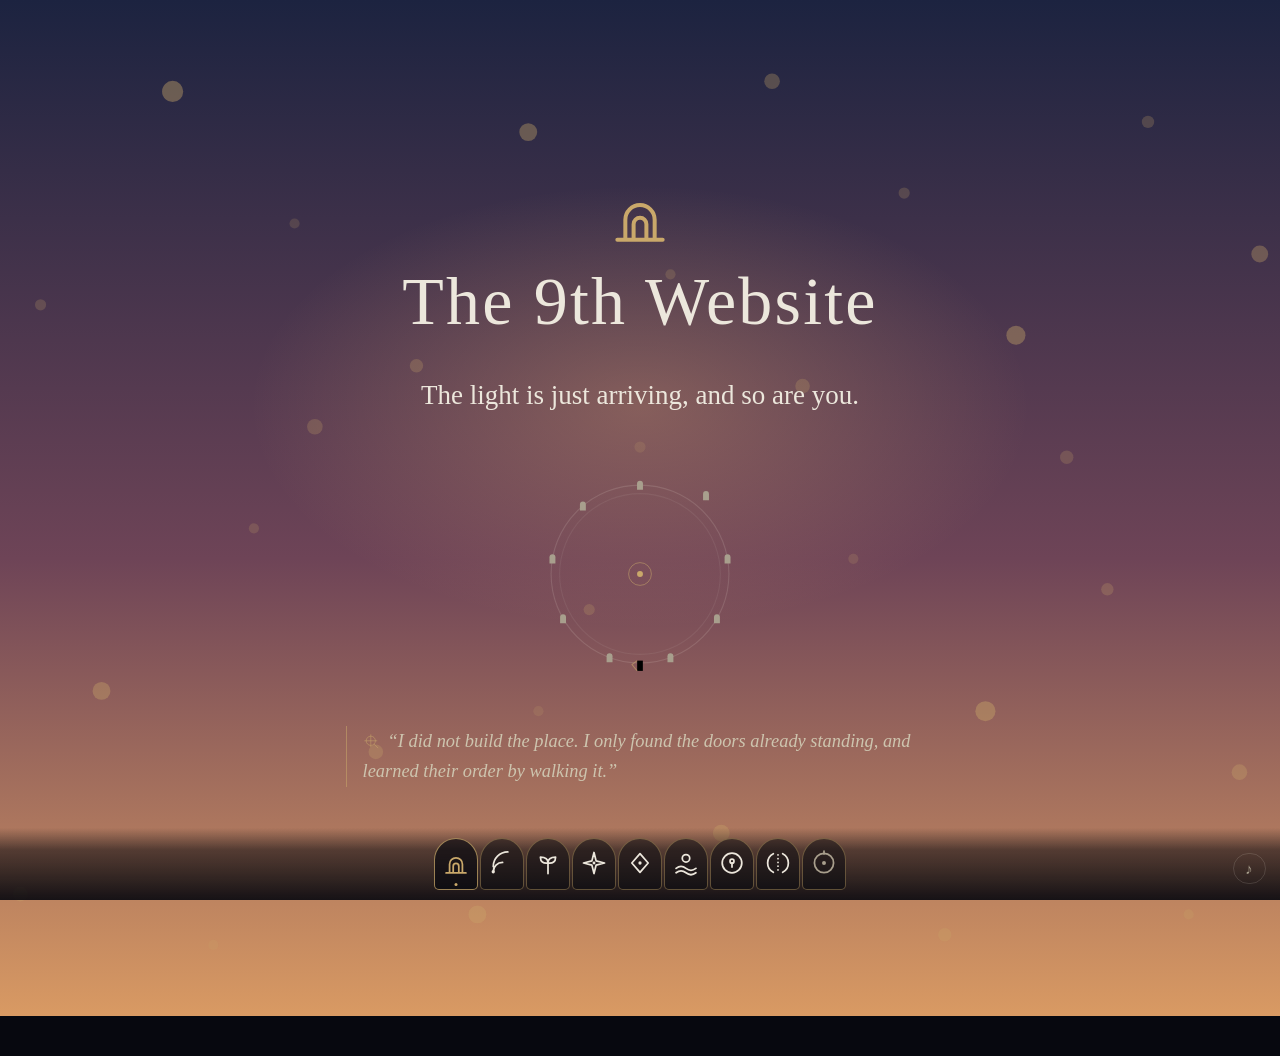
==== index.html @ 0a60b578 "R29 tap-target pass: sound toggle and 404 return reach 44px hit areas invisibly; nine ring doors nam" ====
<!DOCTYPE html>
<html lang="en">
<head>
<meta charset="utf-8">
<meta name="viewport" content="width=device-width, initial-scale=1">
<title>The 9th Website</title>
<meta name="description" content="Nine chambers in a ring.">
<meta name="theme-color" content="#07080f">
<!-- RELATIVE until deploy: absolutize og:image + twitter:image against the live domain at go-live (see GO_LIVE.md) -->
<meta property="og:type" content="website">
<meta property="og:title" content="The 9th Website">
<meta property="og:description" content="Nine chambers in a ring.">
<meta property="og:image" content="assets/og-card.png">
<meta property="og:image:width" content="1200">
<meta property="og:image:height" content="630">
<meta name="twitter:card" content="summary_large_image">
<meta name="twitter:title" content="The 9th Website">
<meta name="twitter:description" content="Nine chambers in a ring.">
<meta name="twitter:image" content="assets/og-card.png">
<link rel="icon" href="/favicon.ico" sizes="48x48">
<link rel="icon" href="/favicon.svg" type="image/svg+xml">
<link rel="icon" href="/icon-192.png" type="image/png" sizes="192x192">
<link rel="icon" href="/icon-512.png" type="image/png" sizes="512x512">
<link rel="apple-touch-icon" href="/apple-touch-icon.png">
<link rel="stylesheet" href="assets/css/main.css">
<script type="speculationrules">
{"prefetch":[{"source":"list","urls":["data/v1/wishes.json","data/v1/whispers.json","data/v1/letters.json","data/v1/scale.json"]}]}
</script>
<!-- First paint (VP-0005): the ring breathes before anything else can. Inline, because
     no stylesheet or script may be waited on for the first signal that this darkness
     is intentional. Pure CSS: if every script stalls, the veil still lifts itself. -->
<style>
html{background:#07080f}
#veil{position:fixed;inset:0;z-index:90;display:flex;align-items:center;justify-content:center;background:#07080f;pointer-events:none;transition:opacity .7s ease;animation:veilOut .9s ease 3s forwards}
#veil svg{animation:veilBreathe 2.2s ease-in-out infinite}
@keyframes veilBreathe{0%,100%{opacity:.3;transform:scale(.96)}50%{opacity:1;transform:scale(1)}}
@keyframes veilOut{to{opacity:0;visibility:hidden}}
#veil.lift{opacity:0;visibility:hidden}
@media (prefers-reduced-motion: reduce){#veil{animation:veilOut .01s ease .4s forwards}#veil svg{animation:none;opacity:.85}}
</style>
</head>
<body data-phase="night">

<div id="veil" aria-hidden="true">
  <svg width="96" height="96" viewBox="0 0 100 100">
    <circle cx="50" cy="50" r="36" fill="none" stroke="#c9a86a" stroke-width="1" opacity=".55"/>
    <circle cx="50" cy="14" r="2.4" fill="#c9a86a"/>
    <circle cx="73.1" cy="21.6" r="2.4" fill="#c9a86a"/>
    <circle cx="84.2" cy="39" r="2.4" fill="#c9a86a"/>
    <circle cx="78.7" cy="63.1" r="2.4" fill="#c9a86a"/>
    <circle cx="61" cy="80.2" r="2.4" fill="#c9a86a"/>
    <circle cx="39" cy="80.2" r="2.4" fill="#c9a86a"/>
    <circle cx="21.3" cy="63.1" r="2.4" fill="#c9a86a"/>
    <circle cx="15.8" cy="39" r="2.4" fill="#c9a86a"/>
    <circle cx="50" cy="50" r="2.6" fill="#c9a86a"/>
  </svg>
</div>

<!-- The nine glyphs, and one mark that is not among them. -->
<svg width="0" height="0" style="position:absolute" aria-hidden="true">
  <defs>
    <symbol id="g-threshold" viewBox="0 0 24 24"><path d="M3.5 20.5h17M6.5 20.5v-7.5a5.5 5.5 0 0 1 11 0v7.5M9.6 20.5v-5.8a2.4 2.4 0 0 1 4.8 0v5.8" fill="none" stroke="currentColor" stroke-width="1.5" stroke-linecap="round" stroke-linejoin="round"/></symbol>
    <symbol id="g-scale" viewBox="0 0 24 24"><path d="M4.5 19.5a8 8 0 0 1 8-8M4.5 15A12.5 12.5 0 0 1 17 2.5" fill="none" stroke="currentColor" stroke-width="1.5" stroke-linecap="round"/><circle cx="4.5" cy="19.5" r="1.4" fill="currentColor"/></symbol>
    <symbol id="g-garden" viewBox="0 0 24 24"><path d="M12 21v-9M12 12c0-3.5-2.8-5-6.5-5 0 3.8 2.3 5.6 6.5 5zm0 0c0-3.5 2.8-5 6.5-5 0 3.8-2.3 5.6-6.5 5z" fill="none" stroke="currentColor" stroke-width="1.5" stroke-linecap="round" stroke-linejoin="round"/></symbol>
    <symbol id="g-stars" viewBox="0 0 24 24"><path d="M12 3l1.8 7.2L21 12l-7.2 1.8L12 21l-1.8-7.2L3 12l7.2-1.8z" fill="none" stroke="currentColor" stroke-width="1.5" stroke-linejoin="round"/><circle cx="12" cy="12" r="1.2" fill="currentColor"/></symbol>
    <symbol id="g-letter" viewBox="0 0 24 24"><path d="M12 4l7 8-7 8-7-8z" fill="none" stroke="currentColor" stroke-width="1.5" stroke-linejoin="round"/><circle cx="12" cy="12" r="1.4" fill="currentColor"/></symbol>
    <symbol id="g-tide" viewBox="0 0 24 24"><circle cx="12" cy="8" r="3.2" fill="none" stroke="currentColor" stroke-width="1.5"/><path d="M3.5 16.6c2.8-2.2 5.7-2.2 8.5 0s5.7 2.2 8.5 0M3.5 20.4c2.8-2.2 5.7-2.2 8.5 0s5.7 2.2 8.5 0" fill="none" stroke="currentColor" stroke-width="1.5" stroke-linecap="round"/></symbol>
    <symbol id="g-cabinet" viewBox="0 0 24 24"><circle cx="12" cy="12" r="8.4" fill="none" stroke="currentColor" stroke-width="1.5"/><circle cx="12" cy="10.4" r="1.7" fill="none" stroke="currentColor" stroke-width="1.5"/><path d="M12 12.1v3.4" stroke="currentColor" stroke-width="1.5" stroke-linecap="round"/></symbol>
    <symbol id="g-mirror" viewBox="0 0 24 24"><path d="M8 4a9 9 0 0 0 0 16M16 4a9 9 0 0 1 0 16" fill="none" stroke="currentColor" stroke-width="1.5" stroke-linecap="round"/><path d="M12 5v14" stroke="currentColor" stroke-width="1.5" stroke-dasharray="0.1 3.1" stroke-linecap="round"/></symbol>
    <symbol id="g-ninth" viewBox="0 0 24 24"><circle cx="12" cy="12" r="8.2" fill="none" stroke="currentColor" stroke-width="1.5"/><path d="M12 1.8v2.4" stroke="currentColor" stroke-width="1.5" stroke-linecap="round"/><circle cx="12" cy="12" r="1.7" fill="currentColor"/></symbol>
    <symbol id="g-mark" viewBox="0 0 24 24"><circle cx="11" cy="11" r="6.5" fill="none" stroke="currentColor" stroke-width="1.3"/><path d="M11 2.5v17M2.5 11h17M15.8 15.8L21 21" fill="none" stroke="currentColor" stroke-width="1.3" stroke-linecap="round"/></symbol>
  </defs>
</svg>

<header class="site-head">
  <nav class="ring" aria-label="The ring of chambers">
    <button class="ring-btn" data-go="threshold" aria-label="The Threshold"><svg><use href="#g-threshold"/></svg></button>
    <button class="ring-btn" data-go="scale" aria-label="The Scale Room"><svg><use href="#g-scale"/></svg></button>
    <button class="ring-btn" data-go="garden" aria-label="The Garden"><svg><use href="#g-garden"/></svg></button>
    <button class="ring-btn" data-go="stars" aria-label="The Constellation of Wishes"><svg><use href="#g-stars"/></svg></button>
    <button class="ring-btn" data-go="letters" aria-label="The Letter Room"><svg><use href="#g-letter"/></svg></button>
    <button class="ring-btn" data-go="tide" aria-label="The Tide Room"><svg><use href="#g-tide"/></svg></button>
    <button class="ring-btn" data-go="cabinet" aria-label="The Cabinet"><svg><use href="#g-cabinet"/></svg></button>
    <button class="ring-btn" data-go="mirror" aria-label="The Mirror"><svg><use href="#g-mirror"/></svg></button>
    <button class="ring-btn ring-btn-ninth" data-go="ninth" aria-label="The Ninth Door"><svg><use href="#g-ninth"/></svg></button>
  </nav>
  <button id="sound-toggle" class="sound-toggle" aria-pressed="false" aria-label="Ambient sound, off"><span class="sound-pill">♪</span></button>
</header>

<main id="main">

<!-- I · THE THRESHOLD -->
<section class="chamber" id="chamber-threshold" data-chamber="threshold" aria-label="The Threshold">
  <div class="threshold-sky" id="threshold-sky" aria-hidden="true"></div>
  <svg class="threshold-field" viewBox="0 0 160 100" preserveAspectRatio="xMidYMid slice" aria-hidden="true">
      <circle cx="10" cy="14" r="0.83" opacity="0.34"/>
      <circle cx="21" cy="30" r="0.55" opacity="0.22"/>
      <circle cx="34" cy="9" r="1.04" opacity="0.42"/>
      <circle cx="46" cy="22" r="0.50" opacity="0.18"/>
      <circle cx="58" cy="36" r="0.66" opacity="0.26"/>
      <circle cx="69" cy="13" r="0.88" opacity="0.38"/>
      <circle cx="83" cy="27" r="0.50" opacity="0.2"/>
      <circle cx="93" cy="8" r="0.77" opacity="0.3"/>
      <circle cx="106" cy="19" r="0.55" opacity="0.22"/>
      <circle cx="117" cy="33" r="0.94" opacity="0.4"/>
      <circle cx="130" cy="12" r="0.61" opacity="0.24"/>
      <circle cx="141" cy="25" r="0.83" opacity="0.34"/>
      <circle cx="150" cy="40" r="0.50" opacity="0.18"/>
      <circle cx="14" cy="55" r="0.66" opacity="0.26"/>
      <circle cx="27" cy="68" r="0.88" opacity="0.36"/>
      <circle cx="42" cy="52" r="0.50" opacity="0.2"/>
      <circle cx="54" cy="74" r="0.72" opacity="0.28"/>
      <circle cx="75" cy="60" r="0.55" opacity="0.22"/>
      <circle cx="88" cy="82" r="0.83" opacity="0.32"/>
      <circle cx="101" cy="55" r="0.50" opacity="0.18"/>
      <circle cx="114" cy="70" r="0.99" opacity="0.42"/>
      <circle cx="126" cy="58" r="0.61" opacity="0.24"/>
      <circle cx="139" cy="76" r="0.77" opacity="0.3"/>
      <circle cx="149" cy="63" r="0.55" opacity="0.2"/>
      <circle cx="19" cy="88" r="0.72" opacity="0.28"/>
      <circle cx="38" cy="93" r="0.50" opacity="0.18"/>
      <circle cx="64" cy="90" r="0.88" opacity="0.34"/>
      <circle cx="110" cy="92" r="0.66" opacity="0.26"/>
      <circle cx="134" cy="90" r="0.50" opacity="0.2"/>
      <circle cx="80" cy="44" r="0.55" opacity="0.16"/>
      <circle cx="48" cy="42" r="0.77" opacity="0.24"/>
      <circle cx="122" cy="45" r="0.66" opacity="0.22"/>
      <circle cx="70" cy="70" r="0.50" opacity="0.16"/>
      <circle cx="96" cy="38" r="0.72" opacity="0.24"/>
      <circle cx="144" cy="50" r="0.55" opacity="0.18"/>
      <circle cx="6" cy="38" r="0.61" opacity="0.22"/>
    </svg>
  <div class="chamber-inner threshold-inner">
    <svg class="glyph-large"><use href="#g-threshold"/></svg>
    <h1 class="site-title">The 9th Website</h1>
    <p class="welcome" id="welcome-line">You are standing at the edge of a place that was built slowly, on purpose.</p>
    <p class="midnight-line" id="midnight-line" hidden>It is the midnight minute. Some things are only here now.</p>
    <div class="ring-map-wrap">
      <svg class="ring-map" viewBox="0 0 200 200" role="img" aria-label="Nine doors in a ring, and one more, drawn ajar">
        <circle cx="100" cy="100" r="78" class="ring-map-circle"/>
        <circle cx="100" cy="100" r="70.5" class="ring-map-circle ring-map-inner"/>
        <circle cx="100" cy="100" r="10" class="ring-map-seal"/>
        <circle cx="100" cy="100" r="2.6" class="ring-map-seed"/>
        <g id="ring-map-doors"></g>
        <g class="ajar" aria-hidden="true">
          <rect x="97.5" y="176" width="5" height="9" class="ajar-dark"/>
          <path d="M97.5 176 L93 179.5 L97.5 185" class="ajar-door"/>
        </g>
      </svg>
    </div>
    <p class="fragment fragment-threshold"><svg class="frag-mark"><use href="#g-mark"/></svg>“I did not build the place. I only found the doors already standing, and learned their order by walking it.”</p>
  </div>
</section>

<!-- II · THE SCALE ROOM -->
<section class="chamber" id="chamber-scale" data-chamber="scale" aria-label="The Scale Room">
  <div class="chamber-inner">
    <svg class="glyph-corner"><use href="#g-scale"/></svg>
    <ol class="scale-stops">
      <li class="stop"><span class="stop-size">1 millimetre</span><h3>A grain of sand</h3></li>
      <li class="stop"><span class="stop-size">15 millimetres</span><h3>A honeybee</h3></li>
      <li class="stop"><span class="stop-size">about 18 centimetres</span><h3>Your hand</h3></li>
      <li class="stop"><span class="stop-size">about 50 centimetres</span><h3>A newborn child</h3></li>
      <li class="stop"><span class="stop-size">2 metres</span><h3>A door</h3></li>
      <li class="stop"><span class="stop-size">5.5 metres</span><h3>A giraffe</h3></li>
      <li class="stop"><span class="stop-size">about 10 metres</span><h3>A house</h3></li>
      <li class="stop"><span class="stop-size">25 metres</span><h3>A blue whale</h3></li>
      <li class="stop fragment-stop"><span class="stop-size">330 metres</span><h3>The Eiffel Tower</h3><p class="fragment">“Measured the tower in summer and again in winter. It is not taller. It is reaching. There is a difference, and it matters.”</p></li>
      <li class="stop"><span class="stop-size">8,849 metres</span><h3>Mount Everest</h3></li>
      <li class="stop"><span class="stop-size">3,474 kilometres across</span><h3>The Moon</h3></li>
      <li class="stop"><span class="stop-size">139,820 kilometres across</span><h3>Jupiter</h3></li>
      <li class="stop"><span class="stop-size">1.39 million kilometres across</span><h3>The Sun</h3></li>
      <li class="stop"><span class="stop-size">9.46 trillion kilometres</span><h3>One light-year</h3></li>
      <li class="stop"><span class="stop-size">about 100,000 light-years across</span><h3>The Milky Way</h3></li>
      <li class="stop"><span class="stop-size">93 billion light-years across</span><h3>The observable universe</h3></li>
    </ol>
    <!-- The coda is not listed anywhere. It is simply what is below the smallest thing, past the end. -->
    <div class="coda" id="scale-coda">
      <svg class="frag-mark coda-mark"><use href="#g-mark"/></svg>
      <p>Below the smallest thing there is a room no one measured. The Cartographer went down past the grain of sand with a candle and a notebook, and came back with the notebook empty and the candle unlit, smiling like a person who has been told a secret in a language made of weather. All that was ever written about the room is this: <em>it is smaller than the sand, and everything fits in it.</em></p>
      <p class="rosetta">On the far wall, in the same hand, smaller, as if for whoever came this far down and no one else — <em>the Method</em>: “Nothing in this place is chance; I only taught it to wear chance’s coat. Every garden, every drawn letter, every scattered line is reckoned from three numbers — the day, counted year-and-month-and-day into one sum; the count of your comings; and the chamber you stand in — turned through one small wheel. The wheel turns thus: begin with your number. Add the adder: one thousand, eight hundred thirty-one million, five hundred sixty-five thousand, eight hundred thirteen. Fold the number on itself at fifteen and mix it, by the mark the reckoning-machines call the crossing; multiply it by itself, made odd. Fold it again at seven and add it to itself; fold it last at fourteen, and let it go as a fraction between nothing and one. By such fractions I chose everything. Learn the wheel, keep the numbers, and every garden ever grown here can be grown again, exactly, by your own hand. That is the whole secret. It was never hidden. It was only below.”</p>
    </div>
  </div>
</section>

<!-- III · THE GARDEN -->
<section class="chamber" id="chamber-garden" data-chamber="garden" aria-label="The Garden">
  <div class="chamber-inner">
    <svg class="glyph-corner"><use href="#g-garden"/></svg>
    <div class="canvas-frame garden-frame bleed">
      <canvas id="garden-canvas" width="1120" height="640" aria-label="A garden growing from the movement of your pointer"></canvas>
      <p class="canvas-fallback">Nine seedlings, waiting.</p>
    </div>
    <p class="whisper" id="garden-whisper">the seed does not argue with the dark; it waits in it — salt, then silver, then the small hours — nine is the number the ring counts when it thinks no one is listening</p>
    <p class="fragment">“On the ninth day of any month, watch the east bed. I have never written down why. Some of my notes are doors too.”</p>
  </div>
</section>

<!-- IV · THE CONSTELLATION OF WISHES -->
<section class="chamber" id="chamber-stars" data-chamber="stars" aria-label="The Constellation of Wishes">
  <div class="chamber-inner">
    <svg class="glyph-corner"><use href="#g-stars"/></svg>
    <div class="canvas-frame stars-frame bleed">
      <canvas id="nebula-canvas" width="1120" height="640" aria-hidden="true"></canvas>
      <canvas id="stars-canvas" width="1120" height="640" aria-label="A starfield of wishes"></canvas>
      <p class="wish-read" id="wish-read" aria-live="polite"></p>
    </div>
    <details class="collection">
      <summary aria-label="The collection, written out">✦</summary>
      <ol class="wish-list">
        <li>I wish my grandmother could see the garden I finally grew.</li>
        <li>I wish to learn the names of all the birds that pass over this house.</li>
        <li>I wish the letter I never sent had been sent.</li>
        <li>I wish for one more ordinary Tuesday with him.</li>
        <li>I wish my hands remember how to make bread the way hers did.</li>
        <li>I wish the sea stays exactly as wild as it is.</li>
        <li>I wish to be less afraid of beginning again.</li>
        <li>I wish my daughter laughs at the same jokes when she is forty.</li>
        <li>I wish someone finds the photograph I lost in 1998.</li>
        <li>I wish for rain on the night we plant the orchard.</li>
        <li>I wish to hear my father’s voice one more time, saying nothing important.</li>
        <li>I wish the stray cat on our street chooses us.</li>
        <li>I wish I could thank the stranger who pushed my car in the snow.</li>
        <li>I wish the stars were this clear from my father’s porch.</li>
        <li>I wish to finish the song before the summer ends.</li>
        <li>I wish my brother calls first, just once.</li>
        <li>I wish the old oak outlives all of us.</li>
        <li>I wish to swim in water so cold it makes me honest.</li>
        <li>I wish the library keeps the copy with her handwriting in it.</li>
        <li>I wish to be forgiven for the year I went quiet.</li>
        <li>I wish my son keeps his terrible, wonderful singing voice.</li>
        <li>I wish there is always one more page after the last page.</li>
        <li>I wish the night train still passes at the hour I can’t sleep.</li>
        <li>I wish to hold a newborn and feel time stop being a debt.</li>
        <li>I wish the harbour lights never learn to hurry.</li>
        <li>I wish my mother dances at my wedding, slowly, twice.</li>
        <li>I wish to understand one true thing about the moon.</li>
        <li>I wish the bench by the river keeps our initials under the paint.</li>
        <li>I wish everyone I love sleeps well tonight, all at once, everywhere.</li>
        <li>I wish to grow old in a house with a loud kettle.</li>
        <li>I wish the map we drew as children turns out to be accurate.</li>
        <li>I wish I could give my younger self a warm meal and no advice.</li>
        <li>I wish the choir down the street never disbands.</li>
        <li>I wish for snow on the morning nobody has to drive.</li>
        <li>I wish the last word of the story is a kind one.</li>
        <li>I wish my garden feeds one person I will never meet.</li>
        <li>I wish to stand somewhere with no signal and not reach for my pocket.</li>
        <li>I wish the dog waits by the gate forever, in the good way dogs wait.</li>
        <li>I wish to see the earth from far away and still choose it.</li>
        <li>I wish you, reading this, get the one you are thinking of.</li>
      </ol>
    </details>
  </div>
</section>

<!-- V · THE LETTER ROOM -->
<section class="chamber" id="chamber-letters" data-chamber="letters" aria-label="The Letter Room">
  <div class="chamber-inner">
    <svg class="glyph-corner"><use href="#g-letter"/></svg>
    <div class="letters-all" id="letters-all">
      <article class="letter" data-letter="stranger">
        <h3 class="letter-first">To the stranger who held the door:</h3>
        <p>You held the door on the coldest day of the year, and you were not even going my way. I have thought about it more than seems reasonable. My hands were full, my heart was fuller of worse things, and you simply stood there, patient as furniture, until I passed.</p>
        <p>I never learned your name. That is the strange arithmetic of kindness: the people who change the weather of a day are so often the ones we cannot thank. So I am thanking the air instead, and anyone standing in it. If a stranger holds a door for you this week, it might be the same weather, moving on.</p>
      </article>
      <article class="letter" data-letter="future-self">
        <h3 class="letter-first">Dear future self, on an ordinary morning:</h3>
        <p>Sit down a moment. The tea is only warm, but that will do.</p>
        <p>Everything you are afraid of losing is already teaching you how much of it was love. That is not a small thing to know. Most people go their whole lives calling it fear.</p>
        <p>You will lose some of it. You will also find, in the losing, that your hands were built for holding more than one thing at a time: the grief, and the groceries, and somebody’s small warm hand crossing the street.</p>
        <p>Write back when you can. I am rooting for you in the tense you are not using yet.</p>
      </article>
      <article class="letter" data-letter="ocean">
        <h3 class="letter-first">To the ocean, which was here first:</h3>
        <p>I stood at the shore in the hour when the light gives up politely, and the water did what it has done longer than anything on land has been alive to watch. It came in. It went out. It did not explain itself, and I found I did not need it to.</p>
        <p>People ask what the sea means. I think the sea is what meaning looks like before we get our hands on it.</p>
        <p>Come and stand here sometime. Bring nothing to solve. The tide will do its old work on your thoughts, the way it does on stones: kindly, and over time.</p>
      </article>
      <article class="letter" data-letter="teacher">
        <h3 class="letter-first">Dear Mrs. A, wherever you are teaching now:</h3>
        <p>You taught a room of tired fourteen-year-olds that a sentence could be a place to live. I was the quiet one by the window. I am not quiet anymore, and it is partly your doing.</p>
        <p>I still have the book you pressed on me, the one you said I was not ready for. You were right about that too; I grew into it the way you knew I would.</p>
        <p>Teachers plant things in weather they will never stand in. Consider this a report from your climate: it is raining here, gently, and everything you planted is up.</p>
        <p class="margin-note">In the margin, in a different hand: “She kept the book. They always keep the book. C.”</p>
      </article>
      <article class="letter" data-letter="moon">
        <h3 class="letter-first">To the moon, a regular correspondent:</h3>
        <p>I have started leaving the porch light on for you, which is foolish, because you are made of light half the month anyway. But habit is a kind of prayer, and I am out of the other kind.</p>
        <p>You have seen every version of me: the one dancing in a kitchen, the one crying into a sink at 3 a.m., the one who finally, finally slept. You never once looked away. There are friends I cannot say that about.</p>
        <p>Next month, same window. I will bring the good blanket. You bring the silver.</p>
      </article>
      <article class="letter" data-letter="drifted">
        <h3 class="letter-first">For the friend who drifted:</h3>
        <p>I am writing to the gap in the group photograph, which is to say, to you.</p>
        <p>We were a constellation once; nobody told us stars drift. If you are well, let the drift be forgiven. If you are not well, let this reach you like a hand on a shoulder in a crowd: brief, certain, gone before it can embarrass either of us.</p>
        <p>The song we liked came on in a shop last week. I stayed until it finished. That is all. That is the whole letter, really.</p>
      </article>
      <article class="letter" data-letter="next">
        <h3 class="letter-first">To whoever lives here next:</h3>
        <p>You do not know me, and if the system works, you never will. This house will be somebody else’s kitchen someday, and my handwriting will be under the third stair, where the board lifts.</p>
        <p>Here is what I can tell you from upstream: the light in the back room is best in October. The pipes sing in January; it is not a fault, it is a feature we learned to love. Someone small once grew an inch a year against the pantry door, and we painted over it, and I am sorry about that most of all.</p>
        <p>Live loudly in the mornings. The house likes it.</p>
        <p class="postscript" data-returning hidden>P.S. You came back. So did I. Some letters are just doors that learned patience.</p>
      </article>
      <article class="letter" data-letter="morning">
        <h3 class="letter-first">To the morning, who keeps forgiving us:</h3>
        <p>You are the most underpraised accomplice. Every garden, every apology, every second first impression I have ever made began with you rinsing the slate.</p>
        <p>I have met you in hospital corridors and on mountain tops, in the fluorescent hour of airports, holding terrible coffee like a sacrament. You never ask what the night did. You simply begin, again, as if beginning were easy, as if you had not watched me fail at it for years.</p>
        <p>It is not easy. I know. Thank you for pretending it is, until it is.</p>
      </article>
      <article class="letter" data-letter="garden">
        <h3 class="letter-first">To the garden, and its keeper:</h3>
        <p>This is to say I have eaten none of the plums, because they are yours, and because watching you wait for them all summer has become one of my summer’s pleasures.</p>
        <p>Grow slow things. Grow more than you need. Grow one row for the neighbours you have not met and one for the bees, who are the only honest critics.</p>
        <p>When the fence leans, we will lean it back. That is the whole philosophy. Everything else is weather.</p>
      </article>
    </div>
  </div>
</section>

<!-- VI · THE TIDE ROOM -->
<section class="chamber" id="chamber-tide" data-chamber="tide" aria-label="The Tide Room">
  <div class="chamber-inner tide-inner">
    <svg class="glyph-corner"><use href="#g-tide"/></svg>
    <div class="canvas-frame tide-frame bleed">
      <canvas id="tide-canvas" width="1120" height="560" aria-label="A slow breathing tide under the current moon"></canvas>
      <div class="moon-disc" id="moon-disc" aria-hidden="true"></div>
    </div>
    <p class="moon-fact" id="moon-fact">Tonight the moon is doing what it has always done.</p>
    <p class="tide-line">The heart keeps the same hours as the tide: it fills, it empties, and it is pulled by something far away that loves it without speaking.</p>
    <p class="fragment">“I stopped counting the days I was here and started counting moons. The numbers got smaller and truer.”</p>
  </div>
</section>

<!-- VII · THE CABINET -->
<section class="chamber" id="chamber-cabinet" data-chamber="cabinet" aria-label="The Cabinet">
  <div class="chamber-inner">
    <svg class="glyph-corner"><use href="#g-cabinet"/></svg>
    <div class="cabinet-grid">
      <figure class="exhibit">
        <canvas id="spiral-canvas" width="520" height="520" aria-label="A spiral of prime numbers"></canvas>
        <figcaption><strong>The Prime Spiral</strong></figcaption>
      </figure>
      <figure class="exhibit">
        <svg class="golden-svg" viewBox="0 0 340 210" aria-label="Golden rectangles nesting">
          <g fill="none" stroke="currentColor" stroke-width="1.2">
            <rect x="4" y="4" width="332" height="205"/>
            <path d="M129 4v205M129 130h207M254 130V4M254 79H129M188 79v51M188 105h66"/>
            <path d="M336 209A205 205 0 0 1 129 4 125 125 0 0 1 254 130 80 80 0 0 1 188 79 51 51 0 0 1 254 105 26 26 0 0 1 188 130" stroke="#c9a86a"/>
          </g>
        </svg>
        <figcaption><strong>The Golden Study</strong></figcaption>
      </figure>
      <figure class="exhibit">
        <canvas id="fractal-canvas" width="520" height="520" aria-label="A fractal shore that deepens when pressed"></canvas>
        <figcaption><strong>The Deepening</strong> <span class="exhibit-state" id="fractal-depth">6</span></figcaption>
        <button class="small-btn" id="fractal-deeper" aria-label="Ask it to deepen">＋</button>
      </figure>
      <figure class="exhibit">
        <canvas id="harmonics-canvas" width="520" height="520" aria-label="Two tones drawing a Lissajous figure"></canvas>
        <figcaption><strong>The Harmonics</strong></figcaption>
      </figure>
      <figure class="exhibit exhibit-box">
        <div class="locked-box" id="locked-box" role="img" aria-label="A small locked box of dark wood with a brass clasp">
          <div class="box-lid"></div><div class="box-clasp"></div>
        </div>
        <figcaption><strong>The Box</strong></figcaption>
      </figure>
      <figure class="exhibit exhibit-note">
        <p class="fragment fragment-cabinet">Scratched into the back of the third drawer, at the angle of a hand writing in the dark: “If you are inventorying wonder, you have already miscounted. Begin again, slower.”</p>
      </figure>
      <figure class="exhibit exhibit-flower" id="pressed-flower" hidden>
        <div class="pressed-flower-art" aria-hidden="true">✿</div>
      </figure>
    </div>
    <p class="oracle-slip" id="oracle-slip">Count to nine. Then count what changed.</p>
  </div>
</section>

<!-- VIII · THE MIRROR -->
<section class="chamber" id="chamber-mirror" data-chamber="mirror" aria-label="The Mirror">
  <div class="chamber-inner">
    <svg class="glyph-corner"><use href="#g-mirror"/></svg>
    <div class="canvas-frame mirror-frame bleed">
      <canvas id="mirror-canvas" width="1120" height="640" aria-label="Your journey drawn as a constellation"></canvas>
      <p class="canvas-fallback">Your path, in the order you opened the doors.</p>
    </div>
    <p class="mirror-path" id="mirror-path"></p>
  </div>
</section>

<!-- IX · THE NINTH DOOR -->
<section class="chamber" id="chamber-ninth" data-chamber="ninth" aria-label="The Ninth Door">
  <div class="chamber-inner ninth-inner">
    <div class="door-state" id="door-closed">
      <svg class="door-ring" viewBox="0 0 200 200" aria-label="A ring of nine glyphs around a closed door">
        <circle cx="100" cy="100" r="86" class="door-ring-circle"/>
        <g id="door-glyphs"></g>
        <circle cx="100" cy="100" r="30" class="door-face"/>
        <circle cx="100" cy="100" r="2.6" class="door-knob"/>
      </svg>
      <p class="door-count" id="door-count">0 / 8</p>
    </div>
    <div class="door-open" id="door-open" hidden>
      <div class="sunrise" id="sunrise" aria-hidden="true"><div class="sun"></div></div>
      <div class="passage">
        <p>Here is the whole of it, and it fits in one breath: the dark is real. It was here before the first door was hung, and it will be here after the last one closes, and it does not need your permission, or your fear. What it cannot abide is a person standing in the middle of it with their compassion still lit — not the soft kind, not the decorative kind, but the stubborn kind that holds a door for a stranger on the coldest day of the year and means it. You are made of the same fire as the stars you wished on; some of their light is in your bones even now, still deciding what to become. Let it become this: a heart that has seen the true size of everything — the whale, the storm on Jupiter, the moon's long goodbye — and chooses, anyway, on purpose, with its eyes open, not to give in. Everything else is weather. This one thing is the climate. Stand still in it. The tide is not in a hurry, and neither, anymore, are you.</p>
        <p class="final-line" id="final-line" hidden>And the one who charted all of this left the last note unwritten, because it is yours: <em>the tenth door is wherever you go next, and it is already ajar.</em></p>
      </div>
    </div>
  </div>
</section>
</main>
<script src="assets/js/main.js" defer></script>
</body>
</html>
---- assets/css/main.css ----
/* The 9th Website — wave 1, rationed at wave 2.
   Materials: type, geometry, light, number. Nothing here chases a trend. */

@property --glow-x { syntax: '<percentage>'; inherits: false; initial-value: 50%; }
@property --glow-y { syntax: '<percentage>'; inherits: false; initial-value: 40%; }

:root{
  --ink:#ece7dc;
  --ink-dim:#a89f8d;
  --gold:#c9a86a;
  --gold-soft:rgba(201,168,106,.55);
  --abyss:#07080f;
  --panel:#0d0f1a;
  --line:rgba(236,231,220,.14);
  --serif:"Iowan Old Style","Palatino Linotype",Palatino,Georgia,"Times New Roman",serif;
  --display:Didot,"Bodoni MT","Bodoni 72","Iowan Old Style","Palatino Linotype",Palatino,Georgia,serif;
  --sans:ui-sans-system,-apple-system,"Segoe UI",Roboto,Helvetica,Arial,sans-serif;
}
*{box-sizing:border-box}
html{scroll-behavior:smooth}
body{
  margin:0;background:var(--abyss);color:var(--ink);
  font-family:var(--serif);font-size:clamp(17px,1.2vw + 13px,20px);line-height:1.65;
  -webkit-font-smoothing:antialiased;
}
h1,h2,h3{font-weight:500;letter-spacing:.01em}
h2{font-size:clamp(30px,4.4vw,46px);margin:.2em 0 .35em}
button{font-family:var(--sans);cursor:pointer}
svg use{pointer-events:none}

/* ---------- header / the ring ---------- */
.site-head{
  position:fixed;inset:auto 0 0 0;z-index:40;
  display:flex;justify-content:center;align-items:center;gap:14px;
  padding:10px 12px calc(10px + env(safe-area-inset-bottom));
  background:linear-gradient(to top, rgba(7,8,15,.92), rgba(7,8,15,.55) 70%, transparent);
}
.ring{display:flex;gap:2px}
/* Door-weight (rotation 23): the ring's glyphs stand as doors, not
   decoration - each on its own dark slab, hairline gold at the edge, an
   arch for a head, the glyph itself at full ink brightness against the
   dusk ground. Same nine glyphs, same order, same grammar; only their
   weight and presence change. */
.ring-btn{
  position:relative;width:44px;height:52px;border:1px solid rgba(201,168,106,.42);border-radius:22px 22px 5px 5px;
  background:rgba(7,8,15,.5);color:var(--ink);transition:color .4s, transform .4s, border-color .4s, background .4s;
}
.ring-btn svg{width:28px;height:28px;fill:none}
.ring-btn:hover{color:var(--gold);border-color:rgba(201,168,106,.75);transform:translateY(-2px)}
.ring-btn[aria-current="true"]{color:var(--gold);border-color:rgba(201,168,106,.75);background:rgba(7,8,15,.68)}
.ring-btn.seen::after{
  content:"";position:absolute;left:50%;bottom:3px;width:3px;height:3px;border-radius:50%;
  background:var(--gold);transform:translateX(-50%);
}
.ring-btn-ninth{color:var(--ink-dim)}
/* R29 tap pass: the button's own box is the hit area, a full 44px square.
   The pill a visitor sees is drawn by .sound-pill at its original size
   (32.7x31 as measured), set into the box's anchored corner, so the bar
   looks exactly as it did; only the tappable area grew, into the bar's
   own padding and margins. On phones the box is anchored right:0/top:-1
   and the pill keeps a 10px right margin, which puts the pill back on
   its exact old spot (top:12, right:10) and aims the growth up and
   right, away from the ninth door the pill already rests against. */
.sound-toggle{
  position:absolute;right:14px;bottom:calc(16px + env(safe-area-inset-bottom));
  width:44px;height:44px;padding:0;background:none;border:0;color:var(--ink-dim);
  display:flex;align-items:flex-end;justify-content:flex-end;
}
.sound-pill{display:block;border:1px solid var(--line);border-radius:999px;letter-spacing:.08em}
.sound-toggle[aria-pressed="true"]{color:var(--gold)}
.sound-toggle[aria-pressed="true"] .sound-pill{border-color:var(--gold-soft)}
@media (max-width:560px){ .ring-btn{width:38px;height:46px;border-radius:19px 19px 5px 5px} .ring-btn svg{width:25px;height:25px} .sound-toggle{bottom:auto;top:-1px;right:0} .sound-pill{margin-right:10px} }
@media (max-width:360px){ .ring-btn{width:31px;height:42px;border-radius:15px 15px 4px 4px} .ring-btn svg{width:22px;height:22px} }

/* ---------- chambers ---------- */
.chamber{position:relative;padding:96px 22px 140px;overflow:hidden}
.chamber + .chamber{border-top:1px solid var(--line)}
html.js .chamber{display:none;border-top:0;min-height:100svh}
html.js .chamber.active{display:block;animation:chamberIn .8s ease both}
/* Wave 2 (VP-0005): a chamber never fades in from black. The veil carries the
   first seconds; the chamber itself is simply there, settling by a breath. */
@keyframes chamberIn{from{opacity:1;transform:translateY(10px)}to{opacity:1;transform:none}}
html.still .chamber.active{animation:none}
html.still *,html.still *::before,html.still *::after{transition-duration:.001s !important}
.chamber-inner{max-width:760px;margin:0 auto;position:relative}
.glyph-corner{position:absolute;top:-34px;right:0;width:34px;height:34px;color:var(--gold-soft)}
.glyph-large{width:64px;height:64px;color:var(--gold);display:block;margin:0 auto 10px}
.small-btn{
  background:none;border:1px solid var(--gold-soft);color:var(--gold);
  border-radius:999px;padding:12px 30px;font-size:14px;letter-spacing:.14em;
  transition:background .35s,color .35s;
}
.small-btn:hover{background:var(--gold);color:#14101f}
.small-btn{padding:8px 18px;font-size:12.5px;margin-top:10px}
.fragment{
  color:#cdc4ae;font-style:italic;font-size:.92em;max-width:32em;
  border-left:1px solid var(--gold-soft);padding-left:16px;margin:44px auto;
}
.frag-mark{width:17px;height:17px;color:var(--gold-soft);vertical-align:-3px;margin-right:8px}
.canvas-frame{position:relative;margin:34px 0}
.canvas-frame canvas{width:100%;height:auto;display:block;border-radius:6px;background:#0a0c16}
.canvas-fallback{color:var(--ink-dim);font-style:italic}
html.js .canvas-fallback{display:none}

/* ---------- Threshold ---------- */
#chamber-threshold{text-align:center}
.threshold-sky{
  position:absolute;inset:0;pointer-events:none;
  background:
    radial-gradient(600px 340px at var(--glow-x) var(--glow-y), var(--sky-glow), transparent 65%),
    linear-gradient(to bottom, var(--sky-top), var(--sky-mid) 55%, var(--sky-low));
  transition:background 1.2s ease;
}
body[data-phase="dawn"]{--sky-top:#1c2340;--sky-mid:#6e4457;--sky-low:#d99a63;--sky-glow:rgba(255,186,120,.28)}
body[data-phase="day"]{--sky-top:#27354e;--sky-mid:#5d748f;--sky-low:#b6c3c2;--sky-glow:rgba(255,246,214,.20)}
body[data-phase="dusk"]{--sky-top:#191430;--sky-mid:#59324e;--sky-low:#c97a4a;--sky-glow:rgba(255,150,90,.24)}
body[data-phase="night"]{--sky-top:#04050c;--sky-mid:#0a0d20;--sky-low:#131a33;--sky-glow:rgba(160,180,255,.13)}
.threshold-inner{padding-top:5vh}
.site-title{font-family:var(--display);font-size:clamp(40px,6.8vw,68px);font-weight:500;margin:.08em 0 .28em;letter-spacing:.032em;line-height:1.08}
.welcome{font-size:clamp(20px,2.6vw,27px);max-width:24em;margin:0.6em auto}
.midnight-line{color:#bcd0ff;font-style:italic;animation:breathe 4s ease-in-out infinite}
.ring-map-wrap{margin:48px auto 8px;width:min(300px,70vw)}
.ring-map{width:100%;height:auto}
.ring-map-circle{fill:none;stroke:var(--line);stroke-width:1}
.ring-map-inner{stroke:rgba(236,231,220,.07)}
.ring-map-seal{fill:none;stroke:var(--gold-soft);stroke-width:.8}
.ring-map-seed{fill:var(--gold)}
.ring-map-door{fill:var(--ink-dim)}
.ring-map-door.lit{fill:var(--gold)}
.ajar-dark{fill:#000}
.ajar-door{fill:none;stroke:var(--gold-soft);stroke-width:1}
.fragment-threshold{text-align:left}

/* The authored field (wave 10): hand-placed gold motes standing in the
   Threshold's sky — the Long Light's kin, at the door. Literal positions,
   authored once and kept in the page: the settled still carries the
   light with no script, no canvas, no animation. */
.threshold-field{position:absolute;inset:0;width:100%;height:100%;pointer-events:none;fill:var(--gold)}
.threshold-field circle{vector-effect:non-scaling-stroke}

/* ---------- Scale Room ---------- */
.scale-stops{list-style:none;margin:56px 0 0;padding:0;counter-reset:stop}
.stop{
  padding:44px 6px;border-top:1px solid var(--line);
  opacity:1;
}
html.js .stop{opacity:.12;transform:translateY(18px);transition:opacity .9s ease,transform .9s ease}
html.js .stop.in{opacity:1;transform:none}
@supports (animation-timeline: view()){
  html.js .stop{animation:stopIn linear both;animation-timeline:view();animation-range:entry 0% entry 70%}
  @keyframes stopIn{from{opacity:.12;transform:translateY(18px)}to{opacity:1;transform:none}}
}
.stop-size{font-family:var(--sans);font-size:12.5px;letter-spacing:.22em;text-transform:uppercase;color:var(--gold)}
.stop h3{font-size:clamp(26px,3.6vw,38px);margin:.25em 0 .3em}
.stop p{max-width:36em;color:#d8d2c4}
.stop .fragment{margin:26px 0 0}
.coda{
  margin-top:90px;padding:40px 6px 8px;text-align:center;color:var(--ink-dim);
}
.coda p{max-width:34em;margin:14px auto;font-style:italic}
.coda .rosetta{font-size:.86em;color:#8d8474;max-width:36em;font-style:normal;border-top:1px solid var(--line);padding-top:26px;margin-top:34px}
.coda-mark{width:22px;height:22px}
/* The Winter Notes (wave 3, Depth 27): found below the Rosetta from the
   twenty-seventh visit. Signed with the Cartographer's Mark inverted —
   the grammar's remembered position, used here for the first time. */
.winter-note{border-top:1px solid var(--line);padding-top:26px;margin-top:34px}
.winter-note .frag-mark{transform:scaleY(-1)}

/* The Second Coda (wave 4, Depth 81): the room below the Coda Below, found
   in the Mirror only when its gate is met. It sits far below the path
   readout — a descent, like the first Coda's — and holds one question. */
.second-coda{margin-top:130px;padding:40px 6px 8px;text-align:center;color:var(--ink-dim)}
.second-coda p{max-width:34em;margin:14px auto;font-style:italic}
.second-coda .frag-mark{display:block;margin:0 auto 18px}

/* The Second Rosetta (wave 5): the Method told a second time, found in the
   Mirror's ghost paths. It stands below the Mirror's path readout in the
   Coda's manner — a descent, the Mark above it — but nearer than the
   Second Coda below it: learned before descended. */
.second-rosetta{margin-top:110px;padding:40px 6px 8px;text-align:center;color:var(--ink-dim)}
.second-rosetta p{max-width:36em;margin:14px auto;font-style:italic}
.second-rosetta .frag-mark{display:block;margin:0 auto 18px}

/* ---------- Garden ---------- */
.garden-frame canvas{background:linear-gradient(to bottom,#0a0f14,#0c130d)}
.whisper{font-style:italic;color:#b3a88f;text-align:center;max-width:30em;margin:38px auto 0;font-size:.95em;line-height:1.9}
.oracle-slip{font-family:var(--sans);letter-spacing:.18em;font-size:.78em;text-transform:uppercase;color:var(--gold);text-align:center;margin-top:30px}

/* ---------- Constellation ---------- */
/* Wave 3: the sky moved to the frame itself, so the Wishfield Nebula can
   drift beneath the stars on its own canvas. If no script ever runs, the
   frame's sky is what remains — the first stage of the fallback chain. */
.stars-frame{background:radial-gradient(120% 100% at 50% 0%, #0b1026, #05060f)}
.stars-frame canvas{background:transparent}
#nebula-canvas{position:absolute;inset:0;width:100%;height:100%;pointer-events:none}
#stars-canvas{position:relative;z-index:1}
.wish-read{z-index:2}
.wish-read{
  position:absolute;left:50%;bottom:14px;transform:translateX(-50%);
  width:min(92%,540px);text-align:center;margin:0;padding:12px 18px;border-radius:8px;
  background:rgba(5,6,15,.78);color:var(--ink);font-style:italic;font-size:.98em;
  opacity:0;transition:opacity .45s;pointer-events:none;
}
.wish-read.show{opacity:1}
.wish-read.wishless{color:#9fd8b4}
/* The Fallen Words (wave 7): words, not wishes, drifting in the dark
   beneath the field — small, dim, widely spaced, each on its own slow
   drift. They arrive from the data only; without script the chamber
   stands exactly as before. The drift is physics, not content: in the
   still study mode it stops, and calm mode stills it below. */
.fallen-words{margin:34px auto 4px;max-width:52em;padding:0 10px;display:flex;flex-wrap:wrap;gap:20px 38px;justify-content:center;text-align:center}
.fallen-word{font-style:italic;color:#a99e83;font-size:.88em;line-height:1.5;animation:fallenDrift 11s ease-in-out infinite alternate}
.fallen-word:nth-child(3n){animation-duration:14s;animation-delay:-4s}
.fallen-word:nth-child(3n+1){animation-duration:9s;animation-delay:-2s}
.fallen-word:nth-child(4n){animation-delay:-7s}
@keyframes fallenDrift{from{transform:translate(0,0)}to{transform:translate(7px,5px)}}
html.still .fallen-word{animation:none}
.collection{margin-top:26px;border-top:1px solid var(--line);padding-top:18px}
.collection summary{font-family:var(--sans);font-size:13px;letter-spacing:.16em;color:var(--ink-dim);cursor:pointer}
.wish-list{columns:2;column-gap:44px;color:#d8d2c4;font-size:.94em}
.wish-list li{margin:0 0 10px;break-inside:avoid}
@media(max-width:640px){.wish-list{columns:1}}

/* ---------- Letters ---------- */
.letter{
  background:transparent;
  border:0;border-top:1px solid var(--line);border-radius:0;
  padding:30px 6px 8px;margin:30px 0;position:relative;
  box-shadow:none;
}
.letter-first{font-size:1.18em;margin:0 0 .8em;color:#f2ecdd}
.letter p{color:#ddd6c6;max-width:36em}
.margin-note{font-style:italic;color:var(--ink-dim);font-size:.9em;border-top:1px dashed var(--line);padding-top:14px}
.postscript{font-style:italic;color:var(--gold)}
.letter p[hidden]{display:none !important}
html.js .letters-all.sealed .letter p,html.js .letters-all.sealed .letter .margin-note{display:none}
html.js .letters-all.sealed .letter{padding:18px 6px 4px;margin:14px 0;box-shadow:none}
html.js .letters-all.sealed .letter-first{margin:0;color:var(--ink-dim)}
html.js .letters-all.sealed .letter.drawn p{display:block}
html.js .letters-all.sealed .letter.drawn .margin-note{display:block}
html.js .letters-all.sealed .letter.drawn{
  padding:clamp(28px,5vw,50px) clamp(10px,3vw,30px);
  border-top:1px solid var(--gold-soft);
  background:radial-gradient(115% 90% at 50% 0%, rgba(201,168,106,.08), transparent 72%);
  box-shadow:none;
}
html.js .letters-all.sealed .letter.drawn .letter-first{color:#f2ecdd;margin:0 0 .8em}

/* The Letter Marginalia (wave 6): readers' margin notes standing below the
   letters — small, in other hands, each at its own slight remove from the
   margin, the way real marginalia never quite aligns. They arrive from
   the data only; without script the room stands exactly as before. */
.letter-marginalia{margin:56px auto 8px;max-width:34em;padding:0 6px}
.margin-leaf{font-style:italic;color:#a99e83;font-size:.86em;line-height:1.6;margin:0 0 20px;max-width:26em}
.margin-leaf:nth-child(2){margin-left:12%}
.margin-leaf:nth-child(3){margin-left:5%}

/* The Long Letters (wave 9): the room's long form, drawn whole by the
   Reckoning to stand beneath the sealed nine — an artifact at length,
   in a warmer panel than the sealed letters carry, lit from within its
   frame by the Long Light canvas. It arrives from the data only;
   without script the room stands exactly as before. */
.long-letter{
  background:linear-gradient(175deg,#151221,#0d0c16);
  background-color:rgba(201,168,106,.045);
  border:1px solid rgba(201,168,106,.30);
  box-shadow:0 24px 60px rgba(0,0,0,.35),0 0 90px rgba(201,168,106,.08);
  overflow:hidden;
}
.long-letter .letter-first,.long-letter p{position:relative;z-index:1}
.long-light-canvas{
  position:absolute;inset:0;width:100%;height:100%;
  pointer-events:none;z-index:0;
}

/* The Long Light's halo, derived (wave 9; CANON §X, the alpha() trial):
   the long letter's border, ground tint and outer glow restated from
   the gold token itself by alpha(from var(--gold) / …), with values
   identical to the core rules above, which stand beneath this block
   and carry the letter whole in any browser that does not know
   alpha() — the surface pushes, the core stands. */
/* The settled wash (wave 10): authored gold motes laid in the letter's
   own ground as literal gradients — the still frame's floor of light,
   beneath the reckoned canvas above it. */
/* long-light:settled */
.long-letter::before{
  content:"";position:absolute;inset:0;pointer-events:none;z-index:0;
  background:
    radial-gradient(circle 2.2px at 12% 18%, rgba(226,201,144,.55), transparent 100%),
    radial-gradient(circle 1.6px at 28% 64%, rgba(226,201,144,.42), transparent 100%),
    radial-gradient(circle 2.6px at 44% 30%, rgba(226,201,144,.5), transparent 100%),
    radial-gradient(circle 1.5px at 58% 78%, rgba(226,201,144,.4), transparent 100%),
    radial-gradient(circle 2.1px at 71% 22%, rgba(226,201,144,.52), transparent 100%),
    radial-gradient(circle 1.7px at 84% 55%, rgba(226,201,144,.44), transparent 100%),
    radial-gradient(circle 1.4px at 91% 84%, rgba(226,201,144,.38), transparent 100%),
    radial-gradient(circle 1.8px at 6% 82%, rgba(226,201,144,.4), transparent 100%),
    radial-gradient(120% 60% at 50% 0%, rgba(201,168,106,.13), transparent 70%);
}
/* long-light:start */
.long-letter{
  border-color:alpha(from var(--gold) / 30%);
  background-color:alpha(from var(--gold) / 4.5%);
  box-shadow:0 24px 60px rgba(0,0,0,.35),0 0 90px alpha(from var(--gold) / 8%);
}
/* long-light:end */

/* ---------- Tide ---------- */
.tide-frame canvas{background:linear-gradient(to bottom,#080b18,#0a1224)}
.moon-disc{
  position:absolute;top:34px;right:8%;width:74px;height:74px;border-radius:50%;
  background:#e8e4d4;box-shadow:0 0 44px rgba(232,228,212,.35);overflow:hidden;
}
.moon-disc::after{content:"";position:absolute;inset:0;border-radius:50%;background:#080b18;transform:translateX(var(--moon-shadow,30%))}
.moon-fact{text-align:center;font-size:1.1em}
.tide-line{text-align:center;font-style:italic;color:var(--ink-dim);max-width:32em;margin:26px auto}
@keyframes breathe{0%,100%{opacity:.55}50%{opacity:1}}

/* The Tide Room's scoped styles (wave 8; CANON §X, the @scope trial):
   the room's own rules restated inside @scope, contained to this
   chamber alone, with values identical to the unscoped core above.
   Where @scope is unknown the block is ignored and the core rules
   carry the room whole — the surface pushes, the core stands. */
/* tide-scope:start */
@scope (#chamber-tide) {
  :scope .tide-frame canvas{background:linear-gradient(to bottom,#080b18,#0a1224);height:62vh}
  :scope .moon-disc{
    position:absolute;top:34px;right:8%;width:74px;height:74px;border-radius:50%;
    background:#e8e4d4;box-shadow:0 0 44px rgba(232,228,212,.35);overflow:hidden;
  }
  :scope .moon-disc::after{content:"";position:absolute;inset:0;border-radius:50%;background:#080b18;transform:translateX(var(--moon-shadow,30%))}
  :scope .moon-fact{text-align:center;font-family:var(--sans);letter-spacing:.22em;text-transform:uppercase;font-size:.82em;color:var(--gold)}
  :scope .tide-line{text-align:center;font-style:italic;color:var(--ink-dim);max-width:32em;margin:26px auto}
}
/* tide-scope:end */

/* ---------- Cabinet ---------- */
.cabinet-grid{display:grid;grid-template-columns:1fr 1fr;gap:22px;margin-top:38px}
@media(max-width:680px){.cabinet-grid{grid-template-columns:1fr}}
.exhibit{
  margin:0;border:1px solid var(--line);border-radius:6px;padding:20px;background:var(--panel);
  display:flex;flex-direction:column;gap:12px;
}
.exhibit canvas,.golden-svg{width:100%;height:auto;color:var(--ink-dim)}
.exhibit figcaption{color:#d8d2c4;font-size:.93em}
.exhibit figcaption strong{color:var(--ink)}
.exhibit-state{color:var(--gold);font-family:var(--sans);font-size:.82em;letter-spacing:.1em}
.locked-box{
  position:relative;height:190px;margin:8px auto;width:min(240px,80%);
  background:linear-gradient(160deg,#2a1f16,#17100a);border-radius:6px;
  box-shadow:inset 0 0 0 1px rgba(201,168,106,.25), 0 18px 34px rgba(0,0,0,.45);
}
.box-lid{position:absolute;inset:0 0 55% 0;border-bottom:2px solid rgba(0,0,0,.55);border-radius:6px 6px 0 0;background:linear-gradient(160deg,#33261a,#1d140c)}
.box-clasp{
  position:absolute;left:50%;top:45%;width:26px;height:34px;transform:translateX(-50%);
  border:2px solid var(--gold);border-radius:4px;background:#0f0b06;
}
.box-clasp::after{content:"";position:absolute;left:50%;top:9px;width:6px;height:6px;border-radius:50%;background:var(--gold);transform:translateX(-50%)}
.fragment-cabinet{margin:6px 0;border:0;padding:0}
.pressed-flower-art{font-size:56px;color:#b76e79;text-align:center;line-height:1.4}

/* ---------- Mirror ---------- */
.mirror-frame canvas{background:radial-gradient(120% 100% at 50% 0%, #0a0e20, #05060f)}
.mirror-path{text-align:center;color:var(--ink-dim);font-style:italic}

/* ---------- Ninth Door ---------- */
.ninth-inner{text-align:center;padding-top:4vh}
.door-ring{width:min(340px,80vw);height:auto}
.door-ring-circle{fill:none;stroke:var(--line)}
.door-face{fill:#0b0d18;stroke:var(--gold-soft);stroke-width:1}
.door-knob{fill:var(--gold)}
.door-slot{fill:#56506440}
.door-slot text{fill:var(--ink-dim)}
.door-slot.lit text{fill:var(--gold)}
.door-count{color:var(--ink-dim);font-style:italic;max-width:30em;margin:26px auto}
.sunrise{
  position:relative;height:300px;border-radius:8px;overflow:hidden;margin-bottom:44px;
  background:linear-gradient(to top,#f4a95c 0%,#c96f4a 22%,#59324e 52%,#141126 100%);
}
.sunrise .sun{
  position:absolute;left:50%;bottom:-70px;width:150px;height:150px;border-radius:50%;
  transform:translateX(-50%);
  background:radial-gradient(circle,#ffe9b8,#f7b733 65%,rgba(247,183,51,0) 72%);
  animation:sunriseRise 14s ease-out forwards;
}
@keyframes sunriseRise{to{transform:translate(-50%,-120px)}}
.passage p{font-size:clamp(20px,2.5vw,25px);line-height:1.75;max-width:33em;margin:0 auto;text-align:left}
.passage .final-line{margin-top:2.2em;color:var(--gold);font-size:1em;text-align:left}

/* ---------- Wave 2: the ration's compositions ----------
   Presence replaces text: full-bleed scenes, a descent instead of a list,
   numerals where sentences stood. Nothing here explains; it stands. */

/* full-bleed scenes: the canvas leaves the column and takes the whole width */
.bleed{width:100vw;margin-left:calc(50% - 50vw);margin-top:6px}
.bleed canvas{border-radius:0}
/* the Tide and the Mirror carry a readout line beneath the scene; their
   canvases are height-capped so the line stays on the same screen */
.tide-frame canvas,.mirror-frame canvas{height:62vh}

/* the Threshold fits one screen: glyph, one line, the ring, one fragment */
.threshold-inner{display:flex;flex-direction:column;align-items:center;justify-content:center;min-height:calc(100svh - 120px);padding-top:0}
.threshold-inner .ring-map-wrap{margin:26px auto 2px;width:min(228px,58vw)}
.threshold-inner .fragment-threshold{margin:26px auto 0}
.welcome{color:var(--ink)}

/* the Powers Stair is a descent: stops grow in size and in silence between
   them, grain of sand at a whisper, the universe at a shout of space */
.scale-stops{margin-top:26px}
.stop h3{line-height:1.15}
.scale-stops .stop:nth-child(-n+4){padding:30px 6px}
.scale-stops .stop:nth-child(-n+4) h3{font-size:clamp(22px,3vw,28px)}
.scale-stops .stop:nth-child(n+5):nth-child(-n+8){padding:52px 6px}
.scale-stops .stop:nth-child(n+5):nth-child(-n+8) h3{font-size:clamp(28px,3.6vw,36px)}
.scale-stops .stop:nth-child(n+9):nth-child(-n+12){padding:78px 6px}
.scale-stops .stop:nth-child(n+9):nth-child(-n+12) h3{font-size:clamp(34px,4.4vw,46px)}
.scale-stops .stop:nth-child(n+13){padding:110px 6px}
.scale-stops .stop:nth-child(n+13) h3{font-size:clamp(42px,5.6vw,60px)}
.coda{margin-top:130px}

/* numerals stand where sentences stood */
.door-count{font-family:var(--sans);font-size:clamp(24px,3.4vw,32px);letter-spacing:.34em;color:var(--gold);font-style:normal;margin:30px auto 0}
.mirror-path{font-family:var(--sans);letter-spacing:.34em;color:var(--gold);font-style:normal;font-size:.95em;min-height:1.4em}
.moon-fact{font-family:var(--sans);letter-spacing:.22em;text-transform:uppercase;font-size:.82em;color:var(--gold)}

/* symbol-only chrome */
.sound-pill{font-size:15px;line-height:1;padding:7px 11px}
.collection summary{list-style:none;text-align:center;font-size:20px;color:var(--gold);letter-spacing:0}
.collection summary::-webkit-details-marker{display:none}
.exhibit figcaption{text-align:left}
.exhibit .small-btn{align-self:center;margin-top:0}
#chamber-ninth .door-ring{width:min(430px,86vw)}
.ninth-inner{display:flex;flex-direction:column;align-items:center;justify-content:center;min-height:calc(100svh - 150px);padding-top:0}

/* ---------- footer space ---------- */
main{padding-bottom:40px}

/* ---------- view transitions ---------- */
::view-transition-old(root){animation:vtOut .45s ease both}
::view-transition-new(root){animation:vtIn .55s ease both}
@keyframes vtOut{to{opacity:0}}
@keyframes vtIn{from{opacity:0}}

/* ---------- calm mode ---------- */
@media (prefers-reduced-motion: reduce){
  html{scroll-behavior:auto}
  *,*::before,*::after{animation-duration:.001s !important;animation-iteration-count:1 !important;transition-duration:.001s !important}
  .sunrise .sun{animation:none;transform:translate(-50%,-120px)}
}
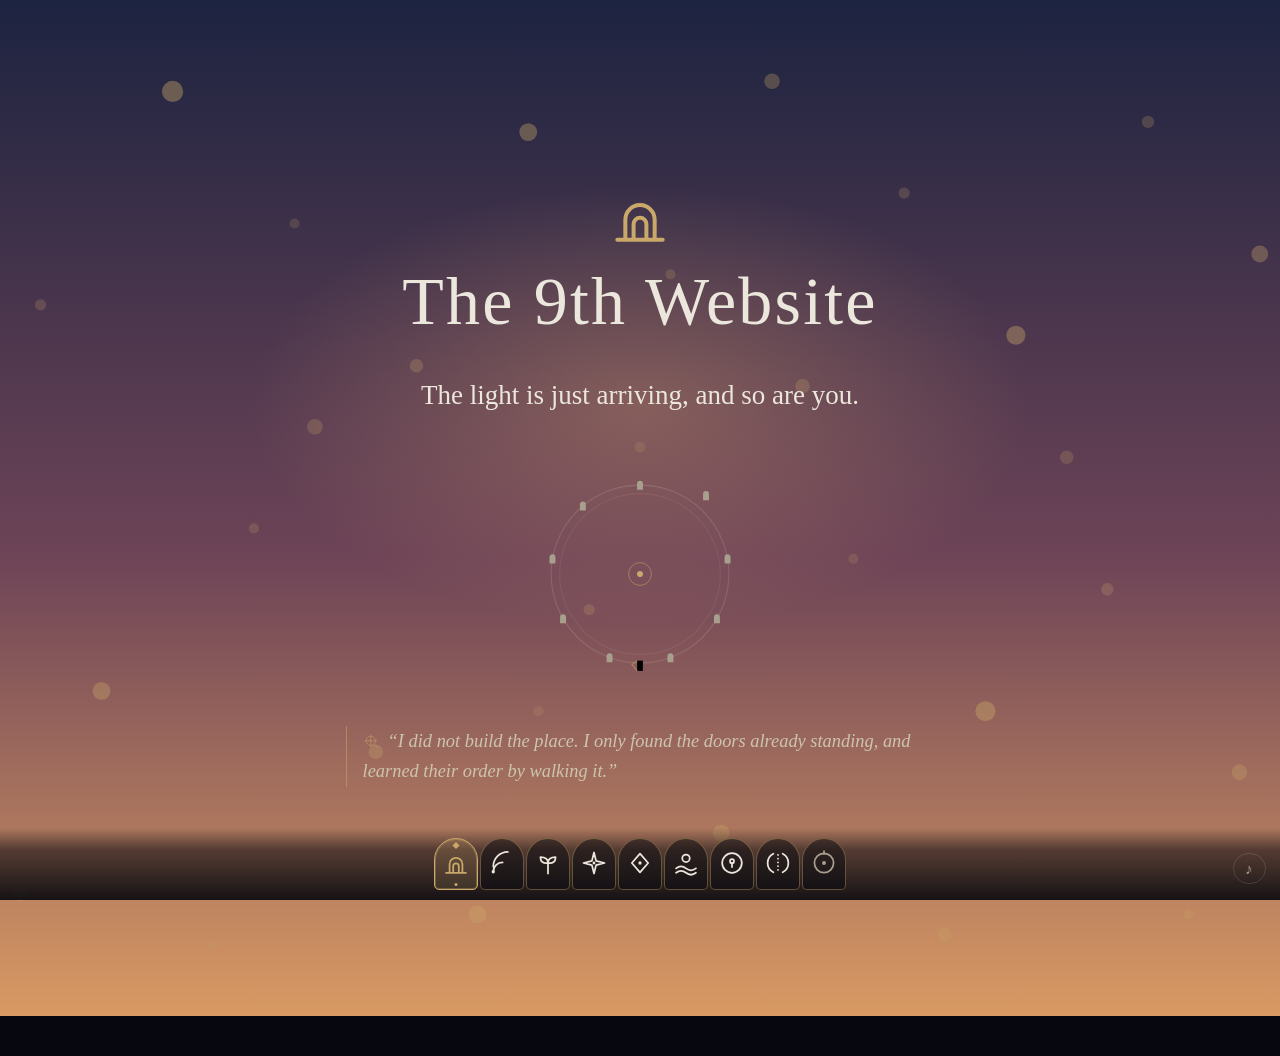
==== commit 5c0e0791: "VP-0043 (rotation 30): door nameplates on hover/focus, lit current door, visible sound state Furnitu" ====
--- a/index.html
+++ b/index.html
@@ -74,15 +74,15 @@
 
 <header class="site-head">
   <nav class="ring" aria-label="The ring of chambers">
-    <button class="ring-btn" data-go="threshold" aria-label="The Threshold"><svg><use href="#g-threshold"/></svg></button>
-    <button class="ring-btn" data-go="scale" aria-label="The Scale Room"><svg><use href="#g-scale"/></svg></button>
-    <button class="ring-btn" data-go="garden" aria-label="The Garden"><svg><use href="#g-garden"/></svg></button>
-    <button class="ring-btn" data-go="stars" aria-label="The Constellation of Wishes"><svg><use href="#g-stars"/></svg></button>
-    <button class="ring-btn" data-go="letters" aria-label="The Letter Room"><svg><use href="#g-letter"/></svg></button>
-    <button class="ring-btn" data-go="tide" aria-label="The Tide Room"><svg><use href="#g-tide"/></svg></button>
-    <button class="ring-btn" data-go="cabinet" aria-label="The Cabinet"><svg><use href="#g-cabinet"/></svg></button>
-    <button class="ring-btn" data-go="mirror" aria-label="The Mirror"><svg><use href="#g-mirror"/></svg></button>
-    <button class="ring-btn ring-btn-ninth" data-go="ninth" aria-label="The Ninth Door"><svg><use href="#g-ninth"/></svg></button>
+    <button class="ring-btn" data-go="threshold" aria-label="The Threshold"><svg><use href="#g-threshold"/></svg><span class="ring-name" aria-hidden="true">The Threshold</span></button>
+    <button class="ring-btn" data-go="scale" aria-label="The Scale Room"><svg><use href="#g-scale"/></svg><span class="ring-name" aria-hidden="true">The Scale Room</span></button>
+    <button class="ring-btn" data-go="garden" aria-label="The Garden"><svg><use href="#g-garden"/></svg><span class="ring-name" aria-hidden="true">The Garden</span></button>
+    <button class="ring-btn" data-go="stars" aria-label="The Constellation of Wishes"><svg><use href="#g-stars"/></svg><span class="ring-name" aria-hidden="true">The Constellation of Wishes</span></button>
+    <button class="ring-btn" data-go="letters" aria-label="The Letter Room"><svg><use href="#g-letter"/></svg><span class="ring-name" aria-hidden="true">The Letter Room</span></button>
+    <button class="ring-btn" data-go="tide" aria-label="The Tide Room"><svg><use href="#g-tide"/></svg><span class="ring-name" aria-hidden="true">The Tide Room</span></button>
+    <button class="ring-btn" data-go="cabinet" aria-label="The Cabinet"><svg><use href="#g-cabinet"/></svg><span class="ring-name" aria-hidden="true">The Cabinet</span></button>
+    <button class="ring-btn" data-go="mirror" aria-label="The Mirror"><svg><use href="#g-mirror"/></svg><span class="ring-name" aria-hidden="true">The Mirror</span></button>
+    <button class="ring-btn ring-btn-ninth" data-go="ninth" aria-label="The Ninth Door"><svg><use href="#g-ninth"/></svg><span class="ring-name" aria-hidden="true">The Ninth Door</span></button>
   </nav>
   <button id="sound-toggle" class="sound-toggle" aria-pressed="false" aria-label="Ambient sound, off"><span class="sound-pill">♪</span></button>
 </header>
--- a/assets/css/main.css
+++ b/assets/css/main.css
@@ -46,8 +46,37 @@
   background:rgba(7,8,15,.5);color:var(--ink);transition:color .4s, transform .4s, border-color .4s, background .4s;
 }
 .ring-btn svg{width:28px;height:28px;fill:none}
+/* VP-0043 (rotation 30): each door's name - the aria-label text itself, no
+   new copy - hangs as a nameplate above its slab, shown only while the
+   door is hovered or holds keyboard focus. At rest it is not painted at
+   all (opacity 0, visibility hidden, no layout box of its own), so the
+   ring's rest appearance is untouched. The two end doors align their
+   plates to the row's ends so no name runs off the screen's edge. */
+.ring-name{
+  position:absolute;left:50%;bottom:calc(100% + 10px);transform:translateX(-50%);
+  font-family:var(--serif);font-size:14px;letter-spacing:.05em;white-space:nowrap;
+  color:var(--gold);background:rgba(7,8,15,.92);border:1px solid rgba(201,168,106,.45);
+  padding:2px 10px 3px;border-radius:2px;pointer-events:none;
+  opacity:0;visibility:hidden;
+}
+/* No fade on the plate: a name that arrives late is a name half-hidden.
+   (Measured in the r30 probe: an opacity transition on the plate could
+   sit at 0 for the better part of a second while a chamber's canvas held
+   the main thread - the plate now simply appears, as furniture does.) */
+.ring-btn:first-child .ring-name{left:-4px;transform:none}
+.ring-btn:last-child .ring-name{left:auto;right:-4px;transform:none}
+.ring-btn:hover .ring-name,.ring-btn:focus .ring-name,.ring-btn:focus-visible .ring-name{
+  opacity:1;visibility:visible;
+}
 .ring-btn:hover{color:var(--gold);border-color:rgba(201,168,106,.75);transform:translateY(-2px)}
-.ring-btn[aria-current="true"]{color:var(--gold);border-color:rgba(201,168,106,.75);background:rgba(7,8,15,.68)}
+/* VP-0043: the door of the chamber the visitor is inside stands lit -
+   full gold edge, a gold wash in the slab, and a small gold diamond set
+   in the arch head. Paint only: no box, glyph, or position changes. */
+.ring-btn[aria-current="true"]{color:var(--gold);border-color:var(--gold);background:rgba(201,168,106,.16);box-shadow:inset 0 0 0 1px rgba(201,168,106,.35)}
+.ring-btn[aria-current="true"]::before{
+  content:"";position:absolute;left:50%;top:4px;width:5px;height:5px;
+  background:var(--gold);transform:translateX(-50%) rotate(45deg);
+}
 .ring-btn.seen::after{
   content:"";position:absolute;left:50%;bottom:3px;width:3px;height:3px;border-radius:50%;
   background:var(--gold);transform:translateX(-50%);
@@ -68,7 +97,9 @@
 }
 .sound-pill{display:block;border:1px solid var(--line);border-radius:999px;letter-spacing:.08em}
 .sound-toggle[aria-pressed="true"]{color:var(--gold)}
-.sound-toggle[aria-pressed="true"] .sound-pill{border-color:var(--gold-soft)}
+/* VP-0043: sound on is a state the eye can see - the pill fills with gold
+   and the note stands dark on it. The resting (off) pill is untouched. */
+.sound-toggle[aria-pressed="true"] .sound-pill{background:var(--gold);border-color:var(--gold);color:var(--abyss)}
 @media (max-width:560px){ .ring-btn{width:38px;height:46px;border-radius:19px 19px 5px 5px} .ring-btn svg{width:25px;height:25px} .sound-toggle{bottom:auto;top:-1px;right:0} .sound-pill{margin-right:10px} }
 @media (max-width:360px){ .ring-btn{width:31px;height:42px;border-radius:15px 15px 4px 4px} .ring-btn svg{width:22px;height:22px} }
 
@@ -424,7 +455,8 @@
 
 /* symbol-only chrome */
 .sound-pill{font-size:15px;line-height:1;padding:7px 11px}
-.collection summary{list-style:none;text-align:center;font-size:20px;color:var(--gold);letter-spacing:0}
+.collection summary{list-style:none;text-align:center;font-size:20px;color:var(--gold);letter-spacing:0;padding:5.5px 0;margin:-5.5px 0}
+#fractal-deeper{padding:11.5px 18px;margin:-3.5px 0}
 .collection summary::-webkit-details-marker{display:none}
 .exhibit figcaption{text-align:left}
 .exhibit .small-btn{align-self:center;margin-top:0}
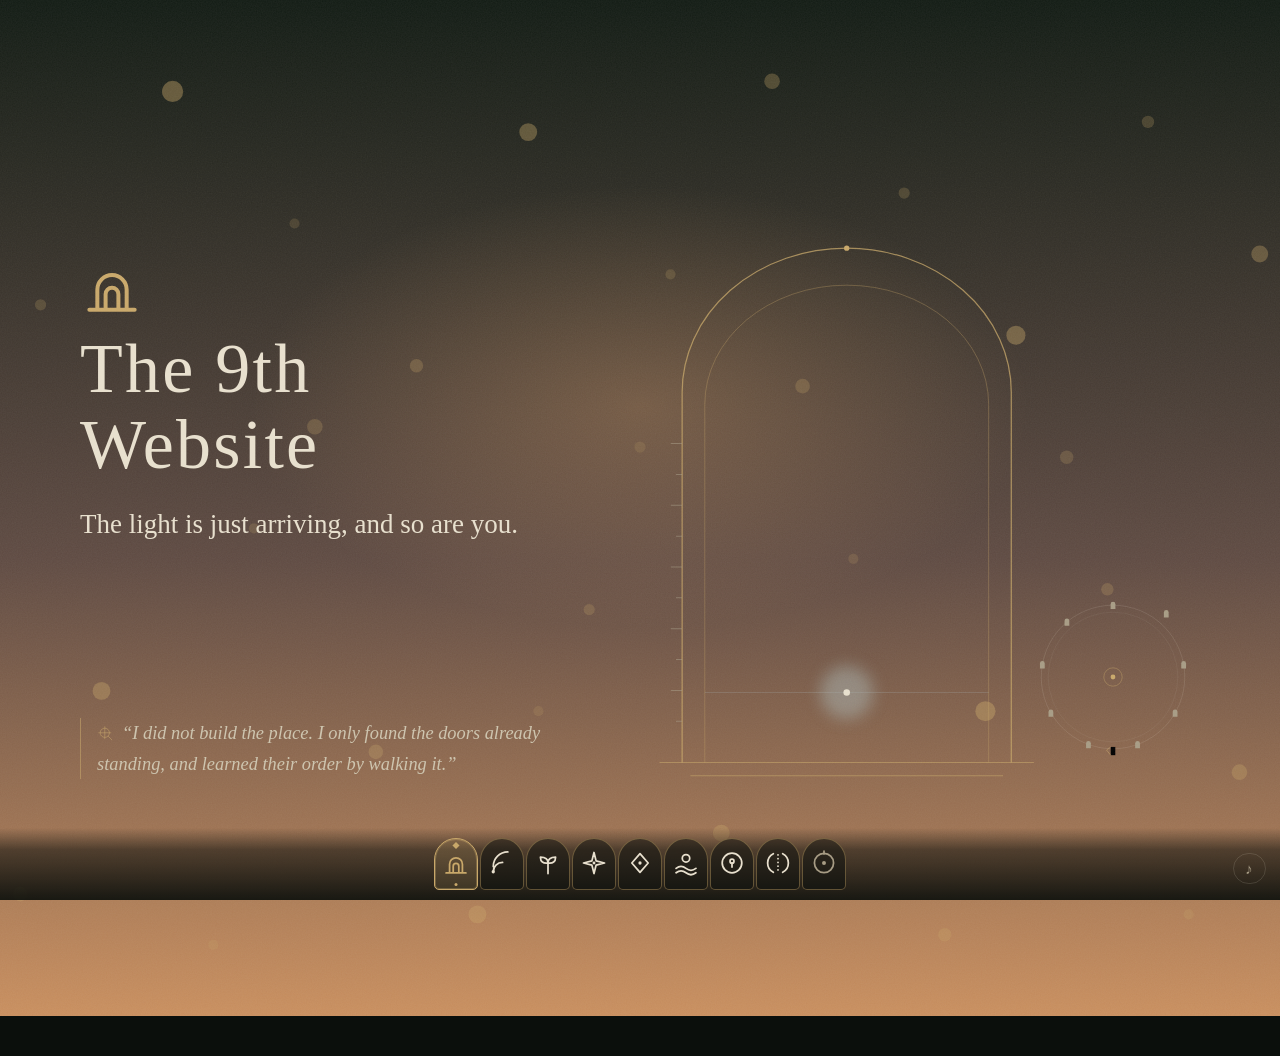
==== commit c99e9860: "Phase 1 — The Midnight Conservatory: token layer (ink-green ground, archival mono), the Threshold co" ====
--- a/index.html
+++ b/index.html
@@ -5,7 +5,7 @@
 <meta name="viewport" content="width=device-width, initial-scale=1">
 <title>The 9th Website</title>
 <meta name="description" content="Nine chambers in a ring.">
-<meta name="theme-color" content="#07080f">
+<meta name="theme-color" content="#0B0F0C">
 <!-- RELATIVE until deploy: absolutize og:image + twitter:image against the live domain at go-live (see GO_LIVE.md) -->
 <meta property="og:type" content="website">
 <meta property="og:title" content="The 9th Website">
@@ -30,8 +30,8 @@
      no stylesheet or script may be waited on for the first signal that this darkness
      is intentional. Pure CSS: if every script stalls, the veil still lifts itself. -->
 <style>
-html{background:#07080f}
-#veil{position:fixed;inset:0;z-index:90;display:flex;align-items:center;justify-content:center;background:#07080f;pointer-events:none;transition:opacity .7s ease;animation:veilOut .9s ease 3s forwards}
+html{background:#0B0F0C}
+#veil{position:fixed;inset:0;z-index:90;display:flex;align-items:center;justify-content:center;background:#0B0F0C;pointer-events:none;transition:opacity .7s ease;animation:veilOut .9s ease 3s forwards}
 #veil svg{animation:veilBreathe 2.2s ease-in-out infinite}
 @keyframes veilBreathe{0%,100%{opacity:.3;transform:scale(.96)}50%{opacity:1;transform:scale(1)}}
 @keyframes veilOut{to{opacity:0;visibility:hidden}}
@@ -69,6 +69,10 @@
     <symbol id="g-mirror" viewBox="0 0 24 24"><path d="M8 4a9 9 0 0 0 0 16M16 4a9 9 0 0 1 0 16" fill="none" stroke="currentColor" stroke-width="1.5" stroke-linecap="round"/><path d="M12 5v14" stroke="currentColor" stroke-width="1.5" stroke-dasharray="0.1 3.1" stroke-linecap="round"/></symbol>
     <symbol id="g-ninth" viewBox="0 0 24 24"><circle cx="12" cy="12" r="8.2" fill="none" stroke="currentColor" stroke-width="1.5"/><path d="M12 1.8v2.4" stroke="currentColor" stroke-width="1.5" stroke-linecap="round"/><circle cx="12" cy="12" r="1.7" fill="currentColor"/></symbol>
     <symbol id="g-mark" viewBox="0 0 24 24"><circle cx="11" cy="11" r="6.5" fill="none" stroke="currentColor" stroke-width="1.3"/><path d="M11 2.5v17M2.5 11h17M15.8 15.8L21 21" fill="none" stroke="currentColor" stroke-width="1.3" stroke-linecap="round"/></symbol>
+    <!-- Phase 1 (the Conservatory): the ink grain and the softened light.
+         Filters are the surface; the rooms stand whole without them. -->
+    <filter id="grain-ink" x="-5%" y="-5%" width="110%" height="110%"><feTurbulence type="fractalNoise" baseFrequency="0.8" numOctaves="2" stitchTiles="stitch"/><feColorMatrix type="matrix" values="0 0 0 0 0.91 0 0 0 0 0.88 0 0 0 0 0.81 0 0 0 0.85 0"/></filter>
+    <filter id="soften" x="-90%" y="-90%" width="280%" height="280%"><feGaussianBlur stdDeviation="7"/></filter>
   </defs>
 </svg>
 
@@ -130,23 +134,44 @@
       <circle cx="144" cy="50" r="0.55" opacity="0.18"/>
       <circle cx="6" cy="38" r="0.61" opacity="0.22"/>
     </svg>
+  <div class="grain" aria-hidden="true"></div>
   <div class="chamber-inner threshold-inner">
-    <svg class="glyph-large"><use href="#g-threshold"/></svg>
-    <h1 class="site-title">The 9th Website</h1>
-    <p class="welcome" id="welcome-line">You are standing at the edge of a place that was built slowly, on purpose.</p>
-    <p class="midnight-line" id="midnight-line" hidden>It is the midnight minute. Some things are only here now.</p>
-    <div class="ring-map-wrap">
-      <svg class="ring-map" viewBox="0 0 200 200" role="img" aria-label="Nine doors in a ring, and one more, drawn ajar">
-        <circle cx="100" cy="100" r="78" class="ring-map-circle"/>
-        <circle cx="100" cy="100" r="70.5" class="ring-map-circle ring-map-inner"/>
-        <circle cx="100" cy="100" r="10" class="ring-map-seal"/>
-        <circle cx="100" cy="100" r="2.6" class="ring-map-seed"/>
-        <g id="ring-map-doors"></g>
-        <g class="ajar" aria-hidden="true">
-          <rect x="97.5" y="176" width="5" height="9" class="ajar-dark"/>
-          <path d="M97.5 176 L93 179.5 L97.5 185" class="ajar-door"/>
+    <div class="threshold-title-block">
+      <svg class="glyph-large"><use href="#g-threshold"/></svg>
+      <h1 class="site-title">The 9th Website</h1>
+      <p class="welcome" id="welcome-line">You are standing at the edge of a place that was built slowly, on purpose.</p>
+      <p class="midnight-line" id="midnight-line" hidden>It is the midnight minute. Some things are only here now.</p>
+    </div>
+    <div class="threshold-stage">
+      <!-- The Doorframe (Phase 1): drawn in the glyph hand, double-ruled,
+           with the Cartographer's ticks down its left upright and one
+           distant light resting on its horizon. It frames nothing but
+           the place's own sky and authored field. -->
+      <svg class="doorframe-svg" viewBox="0 0 400 560" aria-hidden="true">
+        <path class="frame-rule" d="M40 540 L40 180 A160 140 0 0 1 360 180 L360 540"/>
+        <path class="frame-rule frame-rule-in" d="M62 540 L62 192 A138 116 0 0 1 338 192 L338 540"/>
+        <g class="frame-ticks">
+          <path d="M29 230h11M34 260h6M29 290h11M34 320h6M29 350h11M34 380h6M29 410h11M34 440h6M29 470h11M34 500h6"/>
         </g>
+        <line class="frame-horizon" x1="62" y1="472" x2="338" y2="472"/>
+        <circle class="doorframe-light" cx="200" cy="472" r="26" filter="url(#soften)"/>
+        <circle class="doorframe-light-core" cx="200" cy="472" r="3.2"/>
+        <circle class="frame-seed" cx="200" cy="40" r="2.6"/>
+        <path class="frame-step" d="M18 540h364M48 553h304"/>
       </svg>
+      <div class="ring-map-wrap">
+        <svg class="ring-map" viewBox="0 0 200 200" role="img" aria-label="Nine doors in a ring, and one more, drawn ajar">
+          <circle cx="100" cy="100" r="78" class="ring-map-circle"/>
+          <circle cx="100" cy="100" r="70.5" class="ring-map-circle ring-map-inner"/>
+          <circle cx="100" cy="100" r="10" class="ring-map-seal"/>
+          <circle cx="100" cy="100" r="2.6" class="ring-map-seed"/>
+          <g id="ring-map-doors"></g>
+          <g class="ajar" aria-hidden="true">
+            <rect x="97.5" y="176" width="5" height="9" class="ajar-dark"/>
+            <path d="M97.5 176 L93 179.5 L97.5 185" class="ajar-door"/>
+          </g>
+        </svg>
+      </div>
     </div>
     <p class="fragment fragment-threshold"><svg class="frag-mark"><use href="#g-mark"/></svg>“I did not build the place. I only found the doors already standing, and learned their order by walking it.”</p>
   </div>
@@ -185,11 +210,47 @@
 
 <!-- III · THE GARDEN -->
 <section class="chamber" id="chamber-garden" data-chamber="garden" aria-label="The Garden">
+  <div class="garden-ribs" aria-hidden="true"></div>
+  <div class="grain" aria-hidden="true"></div>
   <div class="chamber-inner">
     <svg class="glyph-corner"><use href="#g-garden"/></svg>
     <div class="canvas-frame garden-frame bleed">
       <canvas id="garden-canvas" width="1120" height="640" aria-label="A garden growing from the movement of your pointer"></canvas>
       <p class="canvas-fallback">Nine seedlings, waiting.</p>
+    </div>
+    <!-- The Specimen Bed (Phase 1): nine seedlings in one drawn hand,
+         catalogued beneath the living field. In the static page they
+         stand in their authored order at their true measures; the
+         script re-reckons their order, heights, leans, and measures
+         from the Dayseed, as the Garden itself is reckoned. -->
+    <div class="specimen-bed" id="specimen-bed">
+      <svg class="bed-svg" viewBox="0 92 1120 104" aria-hidden="true">
+        <rect class="bed-soil" x="0" y="178" width="1120" height="18"/>
+        <line class="bed-soil-line" x1="0" y1="178" x2="1120" y2="178"/>
+        <path class="bed-tuft" d="M150 178c-1 -5 -3 -8 -5 -10M150 178c0 -6 1 -9 3 -12M470 178c-1 -4 -2 -7 -4 -9M700 178c1 -5 3 -8 5 -10M930 178c0 -5 -1 -8 -3 -11"/>
+        <ellipse class="bed-stone" cx="240" cy="183" rx="6" ry="2.5"/>
+        <ellipse class="bed-stone" cx="820" cy="185" rx="8" ry="3"/>
+        <g class="bed-slot" data-base="40" transform="translate(70,178)"><g class="seedling-grow"><g class="seedling-sway" style="--s:1;--d:-.4s"><path class="bed-stem" d="M0 0 C-1 -14 1 -26 0 -38"/><path class="bed-leaf" d="M0 -38 C-13 -45 -17 -34 -13 -25 C-6 -26 -1 -31 0 -38 Z"/><circle class="bed-dot" cx="0" cy="-2" r="2.2"/></g></g></g>
+        <g class="bed-slot" data-base="36" transform="translate(185,178)"><g class="seedling-grow"><g class="seedling-sway" style="--s:1;--d:-1.7s"><path class="bed-stem" d="M0 0 C1 -12 0 -22 0 -30 M0 -30 C-9 -28 -13 -33 -10 -38 C-8 -41 -4 -39 -5 -36 M0 -24 C7 -23 10 -27 8 -31 C6 -33 3 -31 4 -29"/><circle class="bed-dot" cx="0" cy="-2" r="2.2"/></g></g></g>
+        <g class="bed-slot" data-base="54" transform="translate(300,178)"><g class="seedling-grow"><g class="seedling-sway" style="--s:1;--d:-3.1s"><path class="bed-stem" d="M0 0 C1 -18 -1 -36 0 -52 M0 -14 L-11 -19 M0 -14 L11 -19 M0 -24 L-9 -29 M0 -24 L9 -29 M0 -34 L-7 -38 M0 -34 L7 -38 M0 -44 L-5 -47 M0 -44 L5 -47"/><circle class="bed-dot" cx="0" cy="-2" r="2.2"/></g></g></g>
+        <g class="bed-slot" data-base="32" transform="translate(415,178)"><g class="seedling-grow"><g class="seedling-sway" style="--s:1;--d:-.9s"><ellipse class="bed-bulb" cx="0" cy="-4" rx="7" ry="5"/><path class="bed-stem" d="M-2 -8 C-4 -18 -8 -24 -13 -29 M2 -8 C4 -17 8 -22 13 -26"/><circle class="bed-bud" cx="-13" cy="-29" r="2"/><circle class="bed-bud" cx="13" cy="-26" r="2"/><circle class="bed-dot" cx="0" cy="-2" r="2.2"/></g></g></g>
+        <g class="bed-slot" data-base="44" transform="translate(530,178)"><g class="seedling-grow"><g class="seedling-sway" style="--s:1;--d:-2.4s"><path class="bed-stem" d="M0 0 C-6 -16 -8 -28 -6 -42 M0 0 C6 -14 9 -24 8 -36"/><path class="bed-leaf" d="M-6 -42 C-14 -46 -17 -39 -14 -33 C-8 -34 -6 -37 -6 -42 Z M8 -36 C15 -40 18 -34 15 -28 C10 -29 8 -32 8 -36 Z"/><circle class="bed-dot" cx="0" cy="-2" r="2.2"/></g></g></g>
+        <g class="bed-slot" data-base="62" transform="translate(645,178)"><g class="seedling-grow"><g class="seedling-sway" style="--s:1;--d:-4.2s"><path class="bed-stem" d="M0 0 C2 -22 1 -44 3 -60 M3 -60 C-13 -53 -18 -37 -14 -21"/><circle class="bed-dot" cx="0" cy="-2" r="2.2"/></g></g></g>
+        <g class="bed-slot" data-base="37" transform="translate(760,178)"><g class="seedling-grow"><g class="seedling-sway" style="--s:1;--d:-1.2s"><path class="bed-stem" d="M0 0 L-16 -25 M0 0 L-8 -31 M0 0 L0 -34 M0 0 L8 -31 M0 0 L16 -25"/><circle class="bed-bud" cx="-16" cy="-25" r="2"/><circle class="bed-bud" cx="-8" cy="-31" r="2"/><circle class="bed-bud" cx="0" cy="-34" r="2"/><circle class="bed-bud" cx="8" cy="-31" r="2"/><circle class="bed-bud" cx="16" cy="-25" r="2"/><circle class="bed-dot" cx="0" cy="-2" r="2.2"/></g></g></g>
+        <g class="bed-slot" data-base="48" transform="translate(875,178)"><g class="seedling-grow"><g class="seedling-sway" style="--s:1;--d:-3.8s"><path class="bed-stem" d="M0 0 C1 -16 -1 -28 2 -38 M2 -38 C10 -41 15 -35 12 -29 C10 -24 3 -25 3 -30 C3 -33 7 -34 8 -32"/><circle class="bed-dot" cx="0" cy="-2" r="2.2"/></g></g></g>
+        <g class="bed-slot" data-base="50" transform="translate(990,178)"><g class="seedling-grow"><g class="seedling-sway" style="--s:1;--d:-2.9s"><path class="bed-stem" d="M0 0 C1 -18 0 -34 0 -44 M0 -44 C8 -43 12 -38 11 -32 L8 -24 L-2 -24 L-5 -32 C-6 -38 -2 -43 0 -44 Z"/><circle class="bed-dot" cx="3" cy="-31" r="2"/><circle class="bed-dot" cx="0" cy="-2" r="2.2"/></g></g></g>
+      </svg>
+      <ol class="bed-tags">
+        <li class="bed-tag" style="--fx:.0625"><span class="bed-no">№ 1</span><span class="bed-mm">40 mm</span></li>
+        <li class="bed-tag" style="--fx:.1652"><span class="bed-no">№ 2</span><span class="bed-mm">36 mm</span></li>
+        <li class="bed-tag" style="--fx:.2679"><span class="bed-no">№ 3</span><span class="bed-mm">54 mm</span></li>
+        <li class="bed-tag" style="--fx:.3705"><span class="bed-no">№ 4</span><span class="bed-mm">32 mm</span></li>
+        <li class="bed-tag" style="--fx:.4732"><span class="bed-no">№ 5</span><span class="bed-mm">44 mm</span></li>
+        <li class="bed-tag" style="--fx:.5759"><span class="bed-no">№ 6</span><span class="bed-mm">62 mm</span></li>
+        <li class="bed-tag" style="--fx:.6786"><span class="bed-no">№ 7</span><span class="bed-mm">37 mm</span></li>
+        <li class="bed-tag" style="--fx:.7813"><span class="bed-no">№ 8</span><span class="bed-mm">48 mm</span></li>
+        <li class="bed-tag" style="--fx:.884"><span class="bed-no">№ 9</span><span class="bed-mm">50 mm</span></li>
+      </ol>
     </div>
     <p class="whisper" id="garden-whisper">the seed does not argue with the dark; it waits in it — salt, then silver, then the small hours — nine is the number the ring counts when it thinks no one is listening</p>
     <p class="fragment">“On the ninth day of any month, watch the east bed. I have never written down why. Some of my notes are doors too.”</p>
--- a/assets/css/main.css
+++ b/assets/css/main.css
@@ -4,17 +4,36 @@
 @property --glow-x { syntax: '<percentage>'; inherits: false; initial-value: 50%; }
 @property --glow-y { syntax: '<percentage>'; inherits: false; initial-value: 40%; }
 
+/* The token layer (Phase 1, the Conservatory; DESIGN.md §3). The ground
+   moves from blue-black to ink green; the gold stays the site's own
+   brass and the ink its warm parchment; a third register — the archival
+   mono — is admitted for measurements, counts, and specimen labels. */
 :root{
-  --ink:#ece7dc;
-  --ink-dim:#a89f8d;
+  --ink:#E8E0CE;
+  --ink-dim:#A79C85;
+  --paper:#C9BFA9;
   --gold:#c9a86a;
   --gold-soft:rgba(201,168,106,.55);
-  --abyss:#07080f;
-  --panel:#0d0f1a;
-  --line:rgba(236,231,220,.14);
+  --abyss:#0B0F0C;
+  --forest:#19251C;
+  --panel:#101711;
+  --moss:#66745A;
+  --moss-hi:#93A37E;
+  --moonlight:#A9B4B1;
+  --line:rgba(232,224,206,.14);
   --serif:"Iowan Old Style","Palatino Linotype",Palatino,Georgia,"Times New Roman",serif;
   --display:Didot,"Bodoni MT","Bodoni 72","Iowan Old Style","Palatino Linotype",Palatino,Georgia,serif;
   --sans:ui-sans-system,-apple-system,"Segoe UI",Roboto,Helvetica,Arial,sans-serif;
+  --mono:ui-monospace,"SF Mono","Cascadia Mono",Menlo,Consolas,"Liberation Mono",monospace;
+  --step-0:1rem;
+  --step-1:1.25rem;
+  --step-2:1.6rem;
+  --step-3:2.2rem;
+  --step-4:3.2rem;
+  --step-5:clamp(40px,6.4vw,70px);
+  --space-1:.5rem; --space-2:1rem; --space-3:1.75rem; --space-4:3rem; --space-5:5rem;
+  --dur-1:.35s; --dur-2:.8s; --ease:ease;
+  --z-head:40; --z-veil:90;
 }
 *{box-sizing:border-box}
 html{scroll-behavior:smooth}
@@ -33,7 +52,7 @@
   position:fixed;inset:auto 0 0 0;z-index:40;
   display:flex;justify-content:center;align-items:center;gap:14px;
   padding:10px 12px calc(10px + env(safe-area-inset-bottom));
-  background:linear-gradient(to top, rgba(7,8,15,.92), rgba(7,8,15,.55) 70%, transparent);
+  background:linear-gradient(to top, rgba(11,15,12,.92), rgba(11,15,12,.55) 70%, transparent);
 }
 .ring{display:flex;gap:2px}
 /* Door-weight (rotation 23): the ring's glyphs stand as doors, not
@@ -43,7 +62,7 @@
    weight and presence change. */
 .ring-btn{
   position:relative;width:44px;height:52px;border:1px solid rgba(201,168,106,.42);border-radius:22px 22px 5px 5px;
-  background:rgba(7,8,15,.5);color:var(--ink);transition:color .4s, transform .4s, border-color .4s, background .4s;
+  background:rgba(11,15,12,.5);color:var(--ink);transition:color .4s, transform .4s, border-color .4s, background .4s;
 }
 .ring-btn svg{width:28px;height:28px;fill:none}
 /* VP-0043 (rotation 30): each door's name - the aria-label text itself, no
@@ -55,7 +74,7 @@
 .ring-name{
   position:absolute;left:50%;bottom:calc(100% + 10px);transform:translateX(-50%);
   font-family:var(--serif);font-size:14px;letter-spacing:.05em;white-space:nowrap;
-  color:var(--gold);background:rgba(7,8,15,.92);border:1px solid rgba(201,168,106,.45);
+  color:var(--gold);background:rgba(11,15,12,.92);border:1px solid rgba(201,168,106,.45);
   padding:2px 10px 3px;border-radius:2px;pointer-events:none;
   opacity:0;visibility:hidden;
 }
@@ -181,7 +200,7 @@
   html.js .stop{animation:stopIn linear both;animation-timeline:view();animation-range:entry 0% entry 70%}
   @keyframes stopIn{from{opacity:.12;transform:translateY(18px)}to{opacity:1;transform:none}}
 }
-.stop-size{font-family:var(--sans);font-size:12.5px;letter-spacing:.22em;text-transform:uppercase;color:var(--gold)}
+.stop-size{font-family:var(--mono);font-size:12.5px;letter-spacing:.22em;text-transform:uppercase;color:var(--gold)}
 .stop h3{font-size:clamp(26px,3.6vw,38px);margin:.25em 0 .3em}
 .stop p{max-width:36em;color:#d8d2c4}
 .stop .fragment{margin:26px 0 0}
@@ -215,7 +234,7 @@
 /* ---------- Garden ---------- */
 .garden-frame canvas{background:linear-gradient(to bottom,#0a0f14,#0c130d)}
 .whisper{font-style:italic;color:#b3a88f;text-align:center;max-width:30em;margin:38px auto 0;font-size:.95em;line-height:1.9}
-.oracle-slip{font-family:var(--sans);letter-spacing:.18em;font-size:.78em;text-transform:uppercase;color:var(--gold);text-align:center;margin-top:30px}
+.oracle-slip{font-family:var(--mono);letter-spacing:.18em;font-size:.78em;text-transform:uppercase;color:var(--gold);text-align:center;margin-top:30px}
 
 /* ---------- Constellation ---------- */
 /* Wave 3: the sky moved to the frame itself, so the Wishfield Nebula can
@@ -247,7 +266,7 @@
 @keyframes fallenDrift{from{transform:translate(0,0)}to{transform:translate(7px,5px)}}
 html.still .fallen-word{animation:none}
 .collection{margin-top:26px;border-top:1px solid var(--line);padding-top:18px}
-.collection summary{font-family:var(--sans);font-size:13px;letter-spacing:.16em;color:var(--ink-dim);cursor:pointer}
+.collection summary{font-family:var(--mono);font-size:13px;letter-spacing:.16em;color:var(--ink-dim);cursor:pointer}
 .wish-list{columns:2;column-gap:44px;color:#d8d2c4;font-size:.94em}
 .wish-list li{margin:0 0 10px;break-inside:avoid}
 @media(max-width:640px){.wish-list{columns:1}}
@@ -359,7 +378,7 @@
     background:#e8e4d4;box-shadow:0 0 44px rgba(232,228,212,.35);overflow:hidden;
   }
   :scope .moon-disc::after{content:"";position:absolute;inset:0;border-radius:50%;background:#080b18;transform:translateX(var(--moon-shadow,30%))}
-  :scope .moon-fact{text-align:center;font-family:var(--sans);letter-spacing:.22em;text-transform:uppercase;font-size:.82em;color:var(--gold)}
+  :scope .moon-fact{text-align:center;font-family:var(--mono);letter-spacing:.22em;text-transform:uppercase;font-size:.82em;color:var(--gold)}
   :scope .tide-line{text-align:center;font-style:italic;color:var(--ink-dim);max-width:32em;margin:26px auto}
 }
 /* tide-scope:end */
@@ -374,7 +393,7 @@
 .exhibit canvas,.golden-svg{width:100%;height:auto;color:var(--ink-dim)}
 .exhibit figcaption{color:#d8d2c4;font-size:.93em}
 .exhibit figcaption strong{color:var(--ink)}
-.exhibit-state{color:var(--gold);font-family:var(--sans);font-size:.82em;letter-spacing:.1em}
+.exhibit-state{color:var(--gold);font-family:var(--mono);font-size:.82em;letter-spacing:.1em}
 .locked-box{
   position:relative;height:190px;margin:8px auto;width:min(240px,80%);
   background:linear-gradient(160deg,#2a1f16,#17100a);border-radius:6px;
@@ -449,9 +468,9 @@
 .coda{margin-top:130px}
 
 /* numerals stand where sentences stood */
-.door-count{font-family:var(--sans);font-size:clamp(24px,3.4vw,32px);letter-spacing:.34em;color:var(--gold);font-style:normal;margin:30px auto 0}
-.mirror-path{font-family:var(--sans);letter-spacing:.34em;color:var(--gold);font-style:normal;font-size:.95em;min-height:1.4em}
-.moon-fact{font-family:var(--sans);letter-spacing:.22em;text-transform:uppercase;font-size:.82em;color:var(--gold)}
+.door-count{font-family:var(--mono);font-size:clamp(24px,3.4vw,32px);letter-spacing:.34em;color:var(--gold);font-style:normal;margin:30px auto 0}
+.mirror-path{font-family:var(--mono);letter-spacing:.34em;color:var(--gold);font-style:normal;font-size:.95em;min-height:1.4em}
+.moon-fact{font-family:var(--mono);letter-spacing:.22em;text-transform:uppercase;font-size:.82em;color:var(--gold)}
 
 /* symbol-only chrome */
 .sound-pill{font-size:15px;line-height:1;padding:7px 11px}
@@ -472,6 +491,184 @@
 @keyframes vtOut{to{opacity:0}}
 @keyframes vtIn{from{opacity:0}}
 
+/* ---------- Phase 1: the Midnight Conservatory (DESIGN.md) ----------
+   The token layer stands at the head of this file. What follows is the
+   Phase-1 surface for the two representative rooms — the Threshold and
+   the Garden. Frontier techniques, each with its fallback named:
+   container queries (fallback: the narrow composition, complete);
+   scroll-driven animation (fallback: the standing composition);
+   SVG filters for grain and light (fallback: the unfiltered rooms);
+   a kinetic title settle (fallback: the title, still). The core stands
+   beneath every line of this section. */
+
+/* the ink grain: a whisper of material over the two rooms. On the
+   Garden the grain is bounded to the first screen of the room — the
+   filter's paint stays small wherever the chamber runs tall. */
+.grain{
+  position:absolute;inset:0;z-index:3;pointer-events:none;
+  opacity:.065;filter:url(#grain-ink);
+}
+#chamber-garden .grain{inset:0 0 auto 0;height:100lvh}
+
+/* the phase sky, retoned from blue to forest and moonlight */
+body[data-phase="dawn"]{--sky-top:#131C15;--sky-mid:#5F4B43;--sky-low:#C98F5F;--sky-glow:rgba(255,186,120,.24)}
+body[data-phase="day"]{--sky-top:#26332A;--sky-mid:#5F7263;--sky-low:#B0BBA9;--sky-glow:rgba(240,246,220,.18)}
+body[data-phase="dusk"]{--sky-top:#131711;--sky-mid:#54382F;--sky-low:#C0763F;--sky-glow:rgba(255,150,90,.22)}
+body[data-phase="night"]{--sky-top:#060806;--sky-mid:#0C130D;--sky-low:#18251B;--sky-glow:rgba(169,180,177,.13)}
+.midnight-line{color:var(--moonlight)}
+
+/* --- the Threshold as a composition, not a stack --- */
+#chamber-threshold{text-align:left;container-type:inline-size}
+.threshold-inner{
+  max-width:1120px;display:grid;
+  grid-template-areas:"title" "stage" "fragment";
+  row-gap:10px;align-content:center;
+  min-height:calc(100svh - 120px);padding-top:2vh;
+}
+.threshold-title-block{grid-area:title;text-align:center;position:relative;z-index:2}
+.threshold-title-block .glyph-large{margin:0 auto 10px}
+.threshold-title-block .welcome{margin:.6em auto}
+.threshold-stage{grid-area:stage;position:relative;width:min(520px,94%);margin:6px auto 0}
+.doorframe-svg{width:100%;height:auto;display:block}
+.frame-rule{fill:none;stroke:var(--gold);stroke-width:1.2;opacity:.75}
+.frame-rule-in{stroke-width:.7;opacity:.45}
+.frame-ticks path{stroke:var(--ink-dim);stroke-width:1;opacity:.55;fill:none}
+.frame-horizon{stroke:var(--moonlight);stroke-width:.7;opacity:.35}
+.doorframe-light{fill:var(--moonlight);opacity:.5}
+.doorframe-light-core{fill:var(--ink)}
+.frame-seed{fill:var(--gold)}
+.frame-step{fill:none;stroke:var(--gold-soft);stroke-width:1}
+.threshold-inner .ring-map-wrap{margin:20px auto 0;width:min(228px,58vw)}
+.threshold-inner .fragment-threshold{grid-area:fragment;margin:26px auto 0}
+
+/* the title settles: one deep kinetic moment, real text throughout.
+   Transform and opacity only — the settle never touches layout. */
+.site-title{
+  font-size:var(--step-5);
+  animation:titleSettle 1.1s cubic-bezier(.22,.8,.3,1) .15s both;
+}
+@keyframes titleSettle{
+  from{opacity:0;transform:translateY(16px)}
+  to{opacity:1;transform:none}
+}
+html.still .site-title{animation:none}
+.doorframe-light{animation:lightBreathe 9s ease-in-out infinite alternate}
+@keyframes lightBreathe{from{opacity:.38}to{opacity:.62}}
+html.still .doorframe-light{animation:none;opacity:.5}
+
+/* the frame sinks a breath as the visitor scrolls past it;
+   without scroll-driven animation it simply stands */
+@supports (animation-timeline: scroll()){
+  .doorframe-svg{animation:frameSink linear both;animation-timeline:scroll(root block);animation-range:0px 55vh}
+  @keyframes frameSink{to{transform:translateY(30px) scale(.982);opacity:.9}}
+  html.still .doorframe-svg{animation:none}
+}
+
+/* the wide composition: the title breaks axis against the frame,
+   the ring map stands at the frame's foot, the fragment closes low.
+   The container is the chamber itself; the query answers its width. */
+@container (min-width:1180px){
+  .threshold-inner{
+    grid-template-columns:minmax(320px,5fr) 6fr;
+    grid-template-areas:"title stage" "fragment stage";
+    column-gap:60px;
+  }
+  .threshold-title-block{text-align:left;align-self:center}
+  .threshold-title-block .glyph-large{margin:0 0 12px}
+  .threshold-title-block .welcome{margin:.6em 0}
+  .threshold-stage{width:100%;max-width:540px;margin:0 auto;text-align:center}
+  .doorframe-svg{height:min(64vh,680px);width:auto;max-width:100%}
+  .threshold-inner .ring-map-wrap{
+    position:absolute;right:-24px;bottom:4px;width:184px;margin:0;
+  }
+  .threshold-inner .fragment-threshold{align-self:end;margin:0 0 4px}
+}
+
+/* the middle tier (tablets, small laptops, split windows): the axis
+   still breaks — a narrower frame, the title set in container units */
+@container (min-width:860px) and (max-width:1179px){
+  .threshold-inner{
+    grid-template-columns:minmax(280px,5fr) 6fr;
+    grid-template-areas:"title stage" "fragment stage";
+    column-gap:40px;
+  }
+  .threshold-title-block{text-align:left;align-self:center}
+  .threshold-title-block .glyph-large{margin:0 0 10px}
+  .threshold-title-block .welcome{margin:.6em 0}
+  .threshold-title-block .site-title{font-size:clamp(34px,4.8cqw,52px)}
+  .threshold-stage{width:100%;max-width:440px;margin:0 auto;text-align:center}
+  .doorframe-svg{height:min(56vh,540px);width:auto;max-width:100%}
+  .threshold-inner .ring-map-wrap{
+    position:absolute;right:-8px;bottom:0;width:148px;margin:0;
+  }
+  .threshold-inner .fragment-threshold{align-self:end;margin:0 0 4px}
+}
+
+/* --- the Garden as a room: grounds, ribs, a mounted frame --- */
+#chamber-garden{
+  background:
+    radial-gradient(120% 55% at 50% -6%, rgba(169,180,177,.09), transparent 60%),
+    linear-gradient(to bottom, var(--forest), var(--abyss) 74%);
+}
+.garden-ribs{
+  position:absolute;inset:0;pointer-events:none;
+  background:repeating-linear-gradient(90deg, transparent 0 118px, rgba(232,224,206,.05) 118px 119px);
+  -webkit-mask-image:linear-gradient(to bottom, black 55%, transparent 97%);
+  mask-image:linear-gradient(to bottom, black 55%, transparent 97%);
+}
+.garden-frame{
+  border:1px solid rgba(201,168,106,.38);
+  padding:6px;background:rgba(11,15,12,.4);
+}
+.garden-frame canvas{background:linear-gradient(to bottom,#0D130E,#101A10);border-radius:2px}
+
+/* --- the Specimen Bed --- */
+.specimen-bed{margin:30px 0 2px;position:relative}
+.bed-svg{width:100%;height:auto;display:block;overflow:visible}
+.bed-soil{fill:#14100A}
+.bed-soil-line{stroke:var(--gold-soft);stroke-width:.8}
+.bed-tuft{fill:none;stroke:var(--moss);stroke-width:1.4;opacity:.5;stroke-linecap:round}
+.bed-stone{fill:#23231C}
+.bed-stem{fill:none;stroke:var(--moss-hi);stroke-width:3.1;stroke-linecap:round;stroke-linejoin:round}
+.bed-leaf{fill:var(--moss);opacity:.95}
+.bed-bulb{fill:none;stroke:var(--moss-hi);stroke-width:2.2}
+.bed-bud{fill:var(--moss-hi)}
+.bed-dot{fill:var(--gold)}
+.seedling-sway{
+  transform-box:fill-box;transform-origin:50% 100%;
+  animation:bedSway 7.5s ease-in-out infinite alternate;
+  animation-delay:var(--d,0s);
+}
+@keyframes bedSway{
+  from{transform:scale(var(--s,1)) rotate(-1.1deg)}
+  to{transform:scale(var(--s,1)) rotate(1.25deg)}
+}
+html.still .seedling-sway{animation:none;transform:scale(var(--s,1))}
+/* the bed grows in as it enters, where scroll-driven animation lives;
+   without it the bed simply stands, grown — the fallback is the bed */
+@supports (animation-timeline: view()){
+  .seedling-grow{
+    transform-box:fill-box;transform-origin:50% 100%;
+    animation:bedGrow linear both;animation-timeline:view();animation-range:entry 0% entry 55%;
+  }
+  @keyframes bedGrow{from{transform:scale(.35);opacity:.25}to{transform:scale(1);opacity:1}}
+  html.still .seedling-grow{animation:none}
+}
+.bed-tags{list-style:none;margin:8px 0 0;padding:0;position:relative;height:30px}
+.bed-tag{
+  position:absolute;top:0;left:calc(var(--fx)*100%);transform:translateX(-50%);
+  display:flex;gap:7px;white-space:nowrap;
+  font-family:var(--mono);font-size:11px;letter-spacing:.13em;color:var(--ink-dim);
+}
+.bed-no{color:var(--ink)}
+.bed-mm{color:var(--gold)}
+@media (max-width:560px){ .bed-mm{display:none} .bed-tag{font-size:10.5px} }
+/* on wide screens the bed steps out of the text column toward the
+   field's own width — specimens, not footnotes */
+@media (min-width:1000px){
+  .specimen-bed{width:920px;margin-left:calc(50% - 460px)}
+}
+
 /* ---------- calm mode ---------- */
 @media (prefers-reduced-motion: reduce){
   html{scroll-behavior:auto}
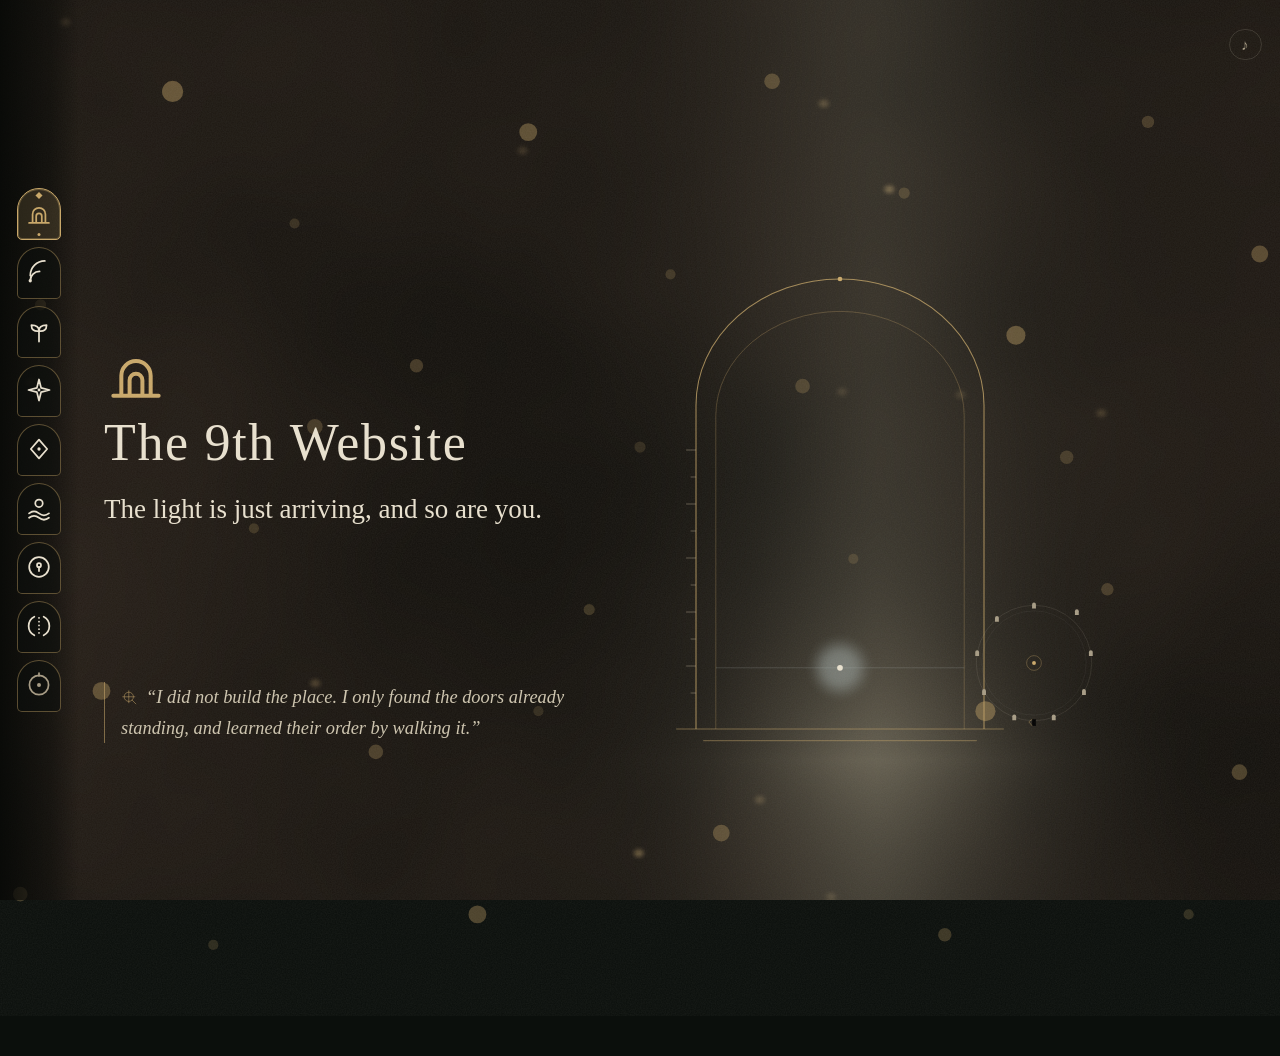
==== commit 32942fc7: "Phase 2 — The Massive Rework: the Deep (one WebGL field beneath all nine chambers, the spine, the mo" ====
--- a/index.html
+++ b/index.html
@@ -40,6 +40,11 @@
 </style>
 </head>
 <body data-phase="night">
+
+<!-- The Deep (the Massive Rework): one living dark beneath every chamber,
+     drawn by assets/js/deep.js. Where it cannot live, it is simply not
+     there, and the chambers stand on their own grounds, as they did. -->
+<canvas id="deep" aria-hidden="true"></canvas>
 
 <div id="veil" aria-hidden="true">
   <svg width="96" height="96" viewBox="0 0 100 100">
@@ -179,6 +184,7 @@
 
 <!-- II · THE SCALE ROOM -->
 <section class="chamber" id="chamber-scale" data-chamber="scale" aria-label="The Scale Room">
+  <p class="chamber-word" aria-hidden="true">Scale</p>
   <div class="chamber-inner">
     <svg class="glyph-corner"><use href="#g-scale"/></svg>
     <ol class="scale-stops">
@@ -210,6 +216,7 @@
 
 <!-- III · THE GARDEN -->
 <section class="chamber" id="chamber-garden" data-chamber="garden" aria-label="The Garden">
+  <p class="chamber-word" aria-hidden="true">Garden</p>
   <div class="garden-ribs" aria-hidden="true"></div>
   <div class="grain" aria-hidden="true"></div>
   <div class="chamber-inner">
@@ -259,6 +266,7 @@
 
 <!-- IV · THE CONSTELLATION OF WISHES -->
 <section class="chamber" id="chamber-stars" data-chamber="stars" aria-label="The Constellation of Wishes">
+  <p class="chamber-word" aria-hidden="true">Stars</p>
   <div class="chamber-inner">
     <svg class="glyph-corner"><use href="#g-stars"/></svg>
     <div class="canvas-frame stars-frame bleed">
@@ -316,6 +324,7 @@
 
 <!-- V · THE LETTER ROOM -->
 <section class="chamber" id="chamber-letters" data-chamber="letters" aria-label="The Letter Room">
+  <p class="chamber-word" aria-hidden="true">Letters</p>
   <div class="chamber-inner">
     <svg class="glyph-corner"><use href="#g-letter"/></svg>
     <div class="letters-all" id="letters-all">
@@ -381,6 +390,7 @@
 
 <!-- VI · THE TIDE ROOM -->
 <section class="chamber" id="chamber-tide" data-chamber="tide" aria-label="The Tide Room">
+  <p class="chamber-word" aria-hidden="true">Tide</p>
   <div class="chamber-inner tide-inner">
     <svg class="glyph-corner"><use href="#g-tide"/></svg>
     <div class="canvas-frame tide-frame bleed">
@@ -395,6 +405,7 @@
 
 <!-- VII · THE CABINET -->
 <section class="chamber" id="chamber-cabinet" data-chamber="cabinet" aria-label="The Cabinet">
+  <p class="chamber-word" aria-hidden="true">Cabinet</p>
   <div class="chamber-inner">
     <svg class="glyph-corner"><use href="#g-cabinet"/></svg>
     <div class="cabinet-grid">
@@ -440,6 +451,7 @@
 
 <!-- VIII · THE MIRROR -->
 <section class="chamber" id="chamber-mirror" data-chamber="mirror" aria-label="The Mirror">
+  <p class="chamber-word" aria-hidden="true">Mirror</p>
   <div class="chamber-inner">
     <svg class="glyph-corner"><use href="#g-mirror"/></svg>
     <div class="canvas-frame mirror-frame bleed">
@@ -452,6 +464,7 @@
 
 <!-- IX · THE NINTH DOOR -->
 <section class="chamber" id="chamber-ninth" data-chamber="ninth" aria-label="The Ninth Door">
+  <p class="chamber-word" aria-hidden="true">Ninth</p>
   <div class="chamber-inner ninth-inner">
     <div class="door-state" id="door-closed">
       <svg class="door-ring" viewBox="0 0 200 200" aria-label="A ring of nine glyphs around a closed door">
@@ -473,5 +486,6 @@
 </section>
 </main>
 <script src="assets/js/main.js" defer></script>
+<script src="assets/js/deep.js" defer></script>
 </body>
 </html>
--- a/assets/css/main.css
+++ b/assets/css/main.css
@@ -675,3 +675,182 @@
   *,*::before,*::after{animation-duration:.001s !important;animation-iteration-count:1 !important;transition-duration:.001s !important}
   .sunrise .sun{animation:none;transform:translate(-50%,-120px)}
 }
+
+/* ---------- Phase 2: the Massive Rework · the Deep (2026-10-15) ----------
+   The composition grammar is replaced, whole: no centred column, no
+   bottom bar. One living dark (assets/js/deep.js, a hand-written WebGL
+   field) stands behind every chamber; the ring becomes a spine of
+   doors at the left edge; each chamber's name stands in it once,
+   monumental, cropped by the viewport like architecture; artifacts
+   stage off-axis, each chamber under its own staging rule.
+   The fallback is designed, not broken: where the Deep cannot live
+   (no WebGL, no script), the chambers stand on the strata grounds
+   below · layered CSS in the same worlds · and where script lives
+   but calm is asked, the Deep renders one settled frame.
+   Frontier techniques in this section, each with its fallback named:
+   WebGL shader strata (fallback: the strata grounds below) ·
+   kinetic type by letter-settle (fallback: the word, still) ·
+   the spine layout by media query (fallback: the bottom bar, as it
+   stood) · translucent cabinet glass by plain alpha (no filter, so
+   no cost is hidden). The core · every chamber's content, order, and
+   behaviour · stands beneath all of it, untouched. */
+
+/* the Deep itself */
+#deep{position:fixed;inset:0;width:100%;height:100%;z-index:0;pointer-events:none}
+main{position:relative;z-index:1}
+
+/* the strata grounds (the fallback worlds; the Deep paints over them) */
+#chamber-scale{background:radial-gradient(110% 80% at 16% 90%, rgba(169,180,177,.08), transparent 55%), linear-gradient(to bottom,#060806,#0B0F0C 55%)}
+#chamber-stars{background:radial-gradient(120% 100% at 50% 0%, #0A0F24, #04050C)}
+#chamber-letters{background:radial-gradient(90% 60% at 18% 12%, rgba(216,170,90,.07), transparent 60%), linear-gradient(175deg,#0C0906,#070605)}
+#chamber-tide{background:linear-gradient(to bottom,#04070D,#081426 70%,#04070D)}
+#chamber-cabinet{background:radial-gradient(100% 70% at 50% 0%, rgba(201,168,106,.05), transparent 60%), #080604}
+#chamber-mirror{background:linear-gradient(90deg,#070A12,#0A0E1C 50%,#070A12)}
+#chamber-ninth{background:linear-gradient(to top, rgba(201,168,106,.06), transparent 42%), #050605}
+html.deep-on #chamber-scale, html.deep-on #chamber-stars, html.deep-on #chamber-letters,
+html.deep-on #chamber-tide, html.deep-on #chamber-cabinet, html.deep-on #chamber-mirror,
+html.deep-on #chamber-ninth, html.deep-on #chamber-garden, html.deep-on #chamber-threshold{
+  background:transparent;
+}
+html.deep-on .threshold-sky{display:none}
+html.deep-on .garden-ribs{display:none}
+html.deep-on .exhibit{background:rgba(13,18,14,.86)}
+
+/* ---------- the monumental words ---------- */
+.chamber-word{
+  position:absolute;z-index:0;margin:0;pointer-events:none;user-select:none;
+  font-family:var(--display);font-weight:500;line-height:.92;letter-spacing:.015em;
+  font-size:clamp(84px,15vw,210px);
+  color:rgba(232,224,206,.05);
+  -webkit-text-stroke:1px rgba(232,224,206,.13);
+}
+.chamber-word .wl{display:inline-block;opacity:0;transform:translateY(.16em)}
+.chamber.active .chamber-word .wl{
+  animation:wlRise 1s cubic-bezier(.22,.8,.3,1) both;
+  animation-delay:calc(var(--i)*55ms + 150ms);
+}
+@keyframes wlRise{from{opacity:0;transform:translateY(.16em)}to{opacity:1;transform:none}}
+html.still .chamber-word .wl{opacity:1;transform:none;animation:none}
+#chamber-scale .chamber-word{top:3vh;right:-.06em;text-align:right}
+#chamber-garden .chamber-word{top:2vh;left:.12em}
+#chamber-stars .chamber-word{bottom:5vh;right:-.06em;text-align:right}
+#chamber-letters .chamber-word{top:2.5vh;right:-.06em;text-align:right}
+#chamber-tide .chamber-word{top:3vh;left:.12em}
+#chamber-cabinet .chamber-word{writing-mode:vertical-rl;top:7vh;right:.35em;font-size:clamp(64px,9vw,138px)}
+#chamber-mirror .chamber-word{writing-mode:vertical-rl;top:7vh;left:.35em;font-size:clamp(64px,9vw,138px)}
+#chamber-ninth .chamber-word{top:4vh;left:50%;transform:translateX(-50%);font-size:clamp(72px,11vw,160px);color:rgba(232,224,206,.04)}
+.chamber-inner{z-index:1}
+@media (max-width:899px){
+  .chamber-word{font-size:clamp(54px,16.5vw,92px)}
+  #chamber-cabinet .chamber-word,#chamber-mirror .chamber-word{writing-mode:horizontal-tb;font-size:clamp(54px,16.5vw,92px)}
+  #chamber-cabinet .chamber-word{top:2vh;right:-.06em;left:auto}
+  #chamber-mirror .chamber-word{top:2vh;left:.12em}
+  #chamber-ninth .chamber-word{font-size:clamp(54px,16.5vw,92px)}
+}
+
+/* ---------- the spine: the ring stands at the left edge ---------- */
+@media (min-width:900px){
+  .site-head{
+    inset:0 auto 0 0;width:78px;flex-direction:column;justify-content:center;
+    padding:14px 0;
+    background:linear-gradient(to right, rgba(6,8,6,.88), rgba(6,8,6,.45) 65%, transparent);
+  }
+  .ring{flex-direction:column;gap:7px}
+  .ring-btn:first-child .ring-name,.ring-btn:last-child .ring-name,
+  .ring-name{
+    left:calc(100% + 14px);right:auto;bottom:auto;top:50%;transform:translateY(-50%);
+  }
+  .sound-toggle{position:fixed;top:16px;right:18px;bottom:auto}
+  /* chambers breathe around the spine; the bleed correction keeps
+     full-width scenes exact (the inner's centre moves 37px right) */
+  .chamber{padding-left:104px;padding-right:30px}
+  .bleed{margin-left:calc(50% - 50vw - 37px)}
+}
+
+/* ---------- Threshold: the title takes the wall ---------- */
+@media (min-width:1180px){
+  .threshold-inner{max-width:1280px}
+  .site-title{font-size:clamp(60px,7.2vw,100px)}
+  .threshold-title-block{align-self:end;padding-bottom:3vh;margin-right:-56px;position:relative;z-index:2}
+  .threshold-stage{justify-self:start;margin-left:1vw}
+  .threshold-stage .doorframe{height:min(78vh,820px)}
+}
+
+/* ---------- Scale: the descent staggers; numerals stand behind it ---------- */
+.scale-stops{counter-reset:stop}
+.stop{position:relative;z-index:0}
+.stop::before{
+  counter-increment:stop;content:counter(stop,decimal-leading-zero);
+  position:absolute;right:-6px;top:6px;z-index:-1;
+  font-family:var(--display);font-size:clamp(76px,11vw,160px);line-height:1;
+  color:rgba(232,224,206,.045);pointer-events:none;
+}
+.scale-stops .stop:nth-child(-n+4){--k:0}
+.scale-stops .stop:nth-child(n+5):nth-child(-n+8){--k:1}
+.scale-stops .stop:nth-child(n+9):nth-child(-n+12){--k:2}
+.scale-stops .stop:nth-child(n+13){--k:3}
+@media (min-width:900px){
+  .scale-stops .stop{margin-left:calc(var(--k,0)*3.4vw)}
+  #chamber-scale .chamber-inner{max-width:820px}
+}
+
+/* ---------- Garden: the bed steps over the field's hem ---------- */
+.specimen-bed{margin-top:-40px;z-index:2;
+  background:linear-gradient(to bottom, transparent, rgba(6,8,6,.5) 34%, rgba(6,8,6,.18));
+}
+@media (min-width:900px){
+  #chamber-garden .whisper{text-align:left;margin-left:5vw}
+  #chamber-garden .fragment{margin-left:5vw}
+}
+
+/* ---------- Letters: the drawn letter stands as a sheet; the sealed
+   nine become its index ---------- */
+@media (min-width:1000px){
+  #chamber-letters .chamber-inner{max-width:1120px}
+  .letters-all{display:grid;grid-template-columns:minmax(0,7fr) minmax(230px,4fr);column-gap:4vw;align-items:start}
+  .letters-all .letter{grid-column:2}
+  .letters-all .letter.drawn{
+    grid-column:1;grid-row:1 / span 9;
+    transform:rotate(-1.1deg);
+    border:1px solid var(--gold-soft);
+    background:linear-gradient(168deg, rgba(232,224,206,.06), rgba(232,224,206,.015) 60%);
+    box-shadow:0 34px 70px rgba(0,0,0,.5);
+    padding:clamp(30px,4vw,54px) clamp(20px,3vw,44px);
+  }
+}
+@media (max-width:999px){
+  .letters-all .letter.drawn{
+    border:1px solid var(--gold-soft);
+    background:linear-gradient(168deg, rgba(232,224,206,.05), rgba(232,224,206,.015) 60%);
+    box-shadow:0 24px 50px rgba(0,0,0,.45);
+  }
+}
+
+/* ---------- Cabinet: the case leans; no two shelves level ---------- */
+@media (min-width:900px){
+  #chamber-cabinet .chamber-inner{max-width:1060px}
+  .cabinet-grid{grid-template-columns:1.12fr .88fr;gap:28px;padding-bottom:38px}
+  .cabinet-grid .exhibit:nth-child(even){transform:translateY(38px)}
+}
+
+/* ---------- Mirror: the count stands larger ---------- */
+.mirror-path{font-size:clamp(18px,2.4vw,27px)}
+
+/* ---------- the Ninth: the ring grows; the passage steps aside ---------- */
+@media (min-width:900px){
+  #chamber-ninth .door-ring{width:min(56vmin,540px)}
+  .sunrise{width:min(94vw,1020px)}
+  .door-open .passage{margin-left:5vw}
+  .door-open .passage p{margin-left:0}
+}
+
+/* where a chamber's scene fills its frame, the word stands over the
+   scene · a lintel laid across the glass, not hidden behind it */
+#chamber-garden .chamber-word, #chamber-stars .chamber-word, #chamber-tide .chamber-word,
+#chamber-mirror .chamber-word, #chamber-cabinet .chamber-word{z-index:3}
+#chamber-stars .chamber-word{bottom:auto;top:2vh}
+
+/* calm mode: the words stand still, whole */
+@media (prefers-reduced-motion: reduce){
+  .chamber-word .wl{opacity:1;transform:none;animation:none}
+}
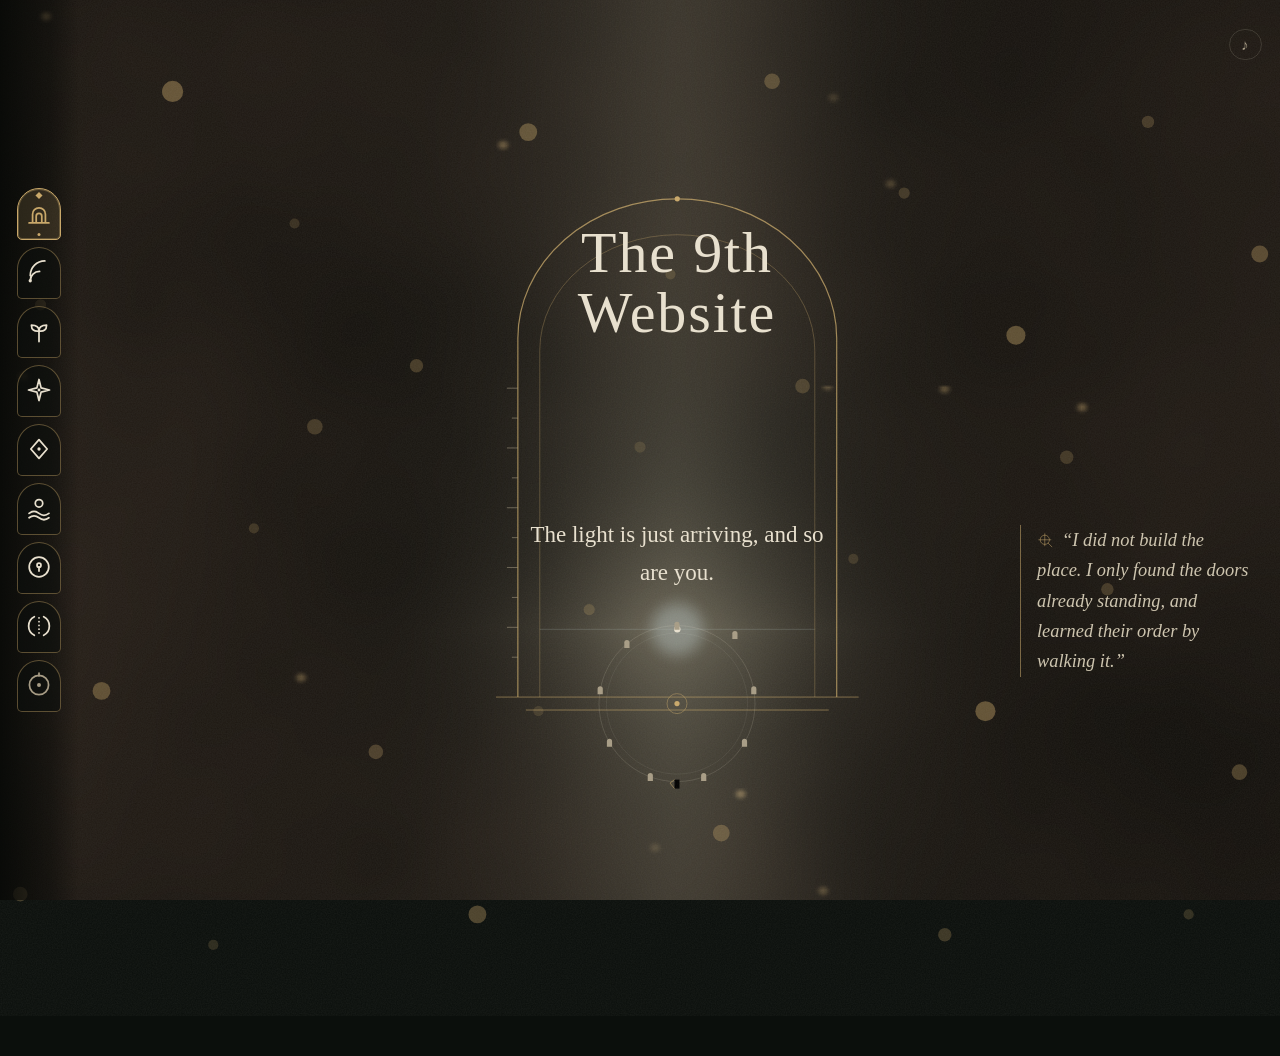
==== commit efa7f630: "The next pass — the Threshold recomposed (frame centred, title inside its arch, the map as its sill," ====
--- a/index.html
+++ b/index.html
@@ -141,12 +141,6 @@
     </svg>
   <div class="grain" aria-hidden="true"></div>
   <div class="chamber-inner threshold-inner">
-    <div class="threshold-title-block">
-      <svg class="glyph-large"><use href="#g-threshold"/></svg>
-      <h1 class="site-title">The 9th Website</h1>
-      <p class="welcome" id="welcome-line">You are standing at the edge of a place that was built slowly, on purpose.</p>
-      <p class="midnight-line" id="midnight-line" hidden>It is the midnight minute. Some things are only here now.</p>
-    </div>
     <div class="threshold-stage">
       <!-- The Doorframe (Phase 1): drawn in the glyph hand, double-ruled,
            with the Cartographer's ticks down its left upright and one
@@ -164,6 +158,17 @@
         <circle class="frame-seed" cx="200" cy="40" r="2.6"/>
         <path class="frame-step" d="M18 540h364M48 553h304"/>
       </svg>
+      <!-- The title inside the arch (the recomposition, 2026-10-15):
+           the words stand in the door of light, not beside the frame.
+           The glyph has left the stack; the ring itself carries it. -->
+      <div class="threshold-title-block">
+        <h1 class="site-title">The 9th Website</h1>
+      </div>
+      <div class="threshold-foot">
+        <p class="welcome" id="welcome-line">You are standing at the edge of a place that was built slowly, on purpose.</p>
+        <p class="midnight-line" id="midnight-line" hidden>It is the midnight minute. Some things are only here now.</p>
+      </div>
+      <!-- the ring map as the frame's sill: its floor plan, laid on the step -->
       <div class="ring-map-wrap">
         <svg class="ring-map" viewBox="0 0 200 200" role="img" aria-label="Nine doors in a ring, and one more, drawn ajar">
           <circle cx="100" cy="100" r="78" class="ring-map-circle"/>
--- a/assets/css/main.css
+++ b/assets/css/main.css
@@ -854,3 +854,86 @@
 @media (prefers-reduced-motion: reduce){
   .chamber-word .wl{opacity:1;transform:none;animation:none}
 }
+
+/* ==================================================================
+   THE THRESHOLD, RECOMPOSED (the next pass, 2026-10-15)
+
+   The one room the massive rework did not rearrange: Phase 1's grid
+   (title column left, frame right, fragment closing the column, the
+   map at the frame's foot) survived the Deep intact, and on the
+   narrow tier it collapsed back to the site's first arrangement, the
+   centred stack. This section rearranges the furniture and nothing
+   else. The doorframe takes the centre as the room's architecture;
+   the title stands inside its arch, in the door of light; the glyph
+   leaves the title stack (the ring itself carries it, first door);
+   the welcome moves into the frame, standing in the door of light
+   above the horizon line; the ring map becomes the frame's sill, its floor plan
+   laid across the step; the Cartographer's fragment moves to the
+   right margin, the glyph grammar's witnessed station: someone was
+   here before you, read last, at the edge.
+
+   The narrow composition is specified first and is the base: frame
+   first, the title across its head, the welcome in the frame's
+   light, the map on the sill below, the fragment last at the right
+   margin. The wider tiers only enlarge the frame and lift the
+   fragment out of the flow into the margin itself. The Deep reads
+   the frame's new station and re-anchors its door of light to it
+   (assets/js/deep.js); the room's words, order of meaning, and every
+   behaviour are untouched. Fallback, per the house discipline: strip
+   this section and the room stands in its Phase 2 arrangement,
+   whole; the core beneath both is the same room.
+   ================================================================== */
+#chamber-threshold .threshold-inner{
+  display:flex;flex-direction:column;align-items:center;
+  position:relative;min-height:calc(100svh - 120px);padding-top:1vh;
+}
+#chamber-threshold .threshold-stage{
+  position:relative;width:min(430px,94%);margin:0 auto 96px;
+}
+#chamber-threshold .doorframe-svg{width:100%;height:auto;display:block}
+#chamber-threshold .threshold-title-block{
+  position:absolute;left:6%;right:6%;top:11.5%;margin:0;
+  text-align:center;z-index:2;
+}
+#chamber-threshold .site-title{
+  font-size:clamp(33px,8.8vw,44px);margin:0;line-height:1.04;
+}
+#chamber-threshold .threshold-foot{
+  position:absolute;left:9%;right:9%;top:64%;margin:0;
+  text-align:center;z-index:2;
+}
+#chamber-threshold .threshold-foot .welcome{
+  margin:0 auto;font-size:clamp(17px,4.6vw,20px);max-width:19em;
+}
+#chamber-threshold .threshold-foot .midnight-line{margin:.5em auto 0}
+#chamber-threshold .threshold-stage .ring-map-wrap{
+  position:absolute;left:50%;bottom:0;margin:0;
+  width:min(180px,52%);transform:translate(-50%,46%);
+}
+#chamber-threshold .fragment-threshold{
+  align-self:flex-end;margin:4px 0 0;max-width:min(300px,84%);
+}
+
+/* the middle tier: the frame grows by height; the fragment takes
+   the margin in fact, standing at the frame's lower third */
+@container (min-width:860px){
+  #chamber-threshold .threshold-stage{width:auto;margin-bottom:106px}
+  #chamber-threshold .doorframe-svg{height:min(62vh,640px);width:auto;max-width:100%}
+  #chamber-threshold .site-title{font-size:clamp(44px,5.2cqw,58px)}
+  #chamber-threshold .threshold-foot .welcome{font-size:clamp(19px,2.2cqw,23px)}
+  #chamber-threshold .threshold-stage .ring-map-wrap{width:200px}
+  #chamber-threshold .fragment-threshold{
+    position:absolute;right:0;top:55%;width:230px;max-width:230px;margin:0;
+  }
+}
+
+/* the wide tier: the frame at its full height, the title monumental
+   inside the arch, the fragment at the room's right edge */
+@container (min-width:1180px){
+  #chamber-threshold .threshold-inner{max-width:1280px}
+  #chamber-threshold .threshold-stage{margin-bottom:110px}
+  #chamber-threshold .doorframe-svg{height:min(76vh,800px)}
+  #chamber-threshold .site-title{font-size:clamp(52px,4.6vw,68px)}
+  #chamber-threshold .threshold-stage .ring-map-wrap{width:210px}
+  #chamber-threshold .fragment-threshold{width:250px;max-width:250px;top:56%}
+}
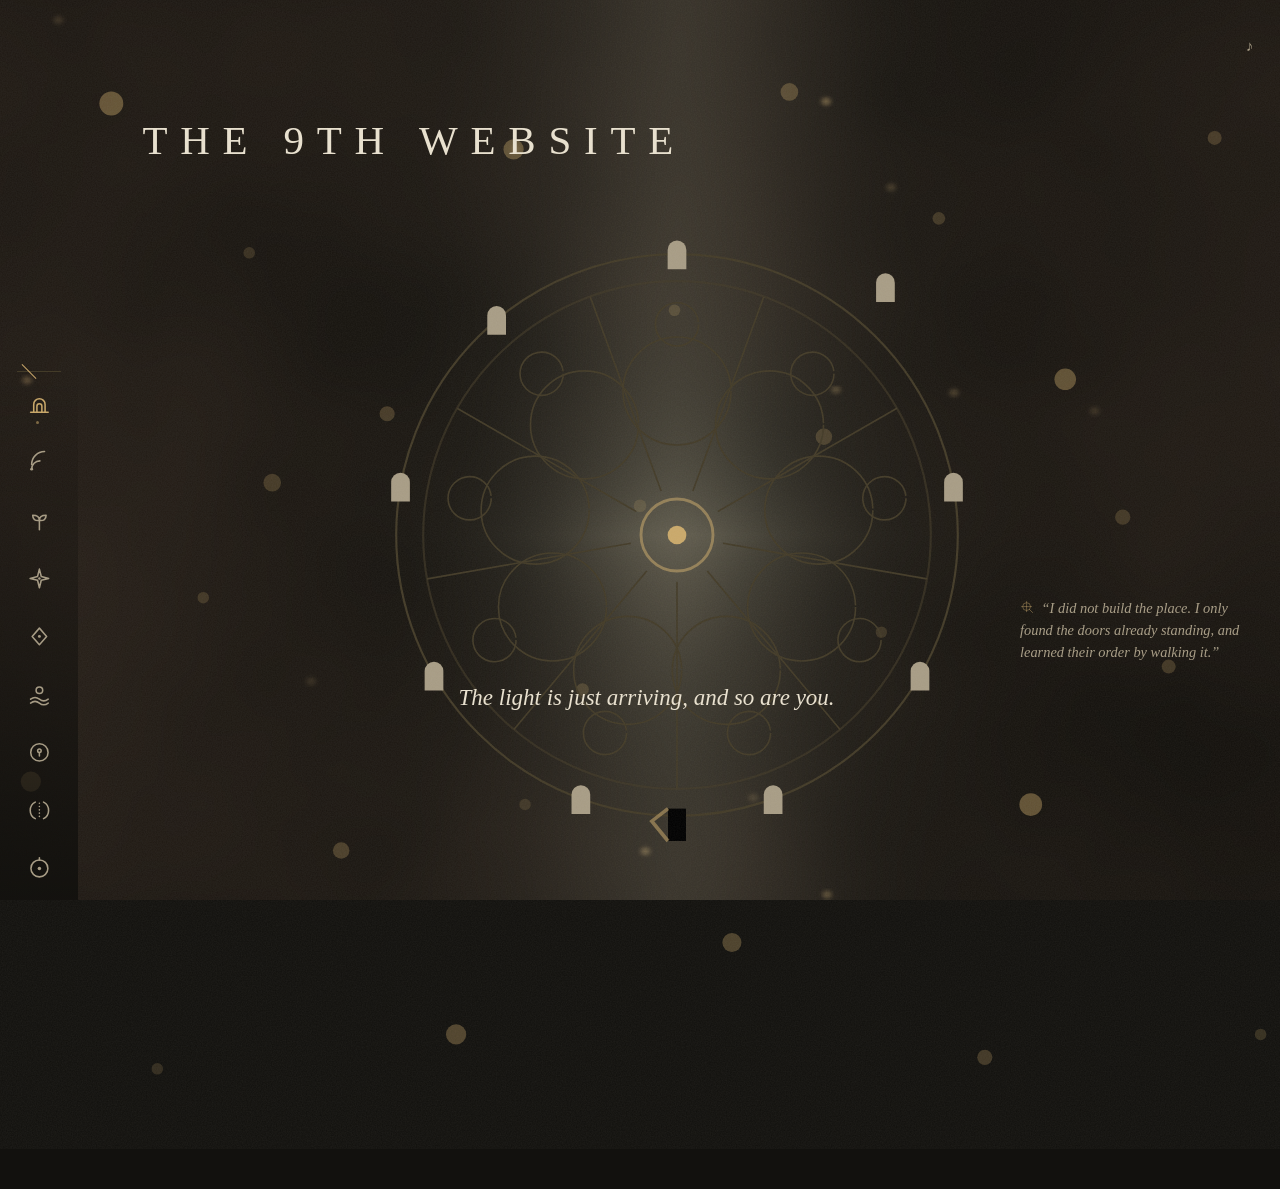
==== commit 97fc5717: "Wave 12: The Kept Threshold (Rotation 141, TN2): CANON SIII/SIX entry first, then the same-origin of" ====
--- a/index.html
+++ b/index.html
@@ -23,6 +23,7 @@
 <link rel="icon" href="/icon-512.png" type="image/png" sizes="512x512">
 <link rel="apple-touch-icon" href="/apple-touch-icon.png">
 <link rel="stylesheet" href="assets/css/main.css">
+<link rel="stylesheet" href="assets/css/rose.css">
 <script type="speculationrules">
 {"prefetch":[{"source":"list","urls":["data/v1/wishes.json","data/v1/whispers.json","data/v1/letters.json","data/v1/scale.json"]}]}
 </script>
@@ -141,47 +142,48 @@
     </svg>
   <div class="grain" aria-hidden="true"></div>
   <div class="chamber-inner threshold-inner">
-    <div class="threshold-stage">
-      <!-- The Doorframe (Phase 1): drawn in the glyph hand, double-ruled,
-           with the Cartographer's ticks down its left upright and one
-           distant light resting on its horizon. It frames nothing but
-           the place's own sky and authored field. -->
-      <svg class="doorframe-svg" viewBox="0 0 400 560" aria-hidden="true">
-        <path class="frame-rule" d="M40 540 L40 180 A160 140 0 0 1 360 180 L360 540"/>
-        <path class="frame-rule frame-rule-in" d="M62 540 L62 192 A138 116 0 0 1 338 192 L338 540"/>
-        <g class="frame-ticks">
-          <path d="M29 230h11M34 260h6M29 290h11M34 320h6M29 350h11M34 380h6M29 410h11M34 440h6M29 470h11M34 500h6"/>
+    <h1 class="site-title">The 9th Website</h1>
+    <!-- The Rose (wave 11, CANON §III): the ring map drawn as
+         nine-lobed tracery. Every ring element below the rose group
+         is the map as it already stood; the Phase 1 doorframe is
+         retired, and the rose carries the arrival. -->
+    <div class="rose-wrap">
+      <svg class="ring-map" viewBox="0 0 200 200" role="img" aria-label="Nine doors in a ring, and one more, drawn ajar">
+        <g class="rose" aria-hidden="true">
+          <circle class="lobe" cx="100.0" cy="60.0"  r="15" pathLength="1"/>
+          <circle class="lobe" cx="125.7" cy="69.4"  r="15" pathLength="1"/>
+          <circle class="lobe" cx="139.4" cy="93.1"  r="15" pathLength="1"/>
+          <circle class="lobe" cx="134.6" cy="120.0" r="15" pathLength="1"/>
+          <circle class="lobe" cx="113.7" cy="137.6" r="15" pathLength="1"/>
+          <circle class="lobe" cx="86.3"  cy="137.6" r="15" pathLength="1"/>
+          <circle class="lobe" cx="65.4"  cy="120.0" r="15" pathLength="1"/>
+          <circle class="lobe" cx="60.6" cy="93.1"  r="15" pathLength="1"/>
+          <circle class="lobe" cx="74.3"  cy="69.4"  r="15" pathLength="1"/>
+          <circle class="foil" cx="100.0" cy="41.5"  r="6" pathLength="1"/>
+          <circle class="foil" cx="137.6" cy="55.2"  r="6" pathLength="1"/>
+          <circle class="foil" cx="157.6" cy="89.8"  r="6" pathLength="1"/>
+          <circle class="foil" cx="150.7" cy="129.2" r="6" pathLength="1"/>
+          <circle class="foil" cx="120.0" cy="155.0" r="6" pathLength="1"/>
+          <circle class="foil" cx="80.0"  cy="155.0"  r="6" pathLength="1"/>
+          <circle class="foil" cx="49.3"  cy="129.2" r="6" pathLength="1"/>
+          <circle class="foil" cx="42.4"  cy="89.8"  r="6" pathLength="1"/>
+          <circle class="foil" cx="62.4"  cy="55.2"  r="6" pathLength="1"/>
+          <path class="mullions" pathLength="1" d="M104.4 87.8L124.1 33.8M111.3 93.5L161.1 64.8M112.8 102.3L169.4 112.2M108.4 110.0L145.3 154.0M100.0 113.0L100.0 170.5M91.6 110.0L54.7 154.0M87.2 102.3L30.6 112.2M88.7 93.5L38.9 64.8M95.6 87.8L75.9 33.8"/>
         </g>
-        <line class="frame-horizon" x1="62" y1="472" x2="338" y2="472"/>
-        <circle class="doorframe-light" cx="200" cy="472" r="26" filter="url(#soften)"/>
-        <circle class="doorframe-light-core" cx="200" cy="472" r="3.2"/>
-        <circle class="frame-seed" cx="200" cy="40" r="2.6"/>
-        <path class="frame-step" d="M18 540h364M48 553h304"/>
+        <circle cx="100" cy="100" r="78" class="ring-map-circle"/>
+        <circle cx="100" cy="100" r="70.5" class="ring-map-circle ring-map-inner"/>
+        <circle cx="100" cy="100" r="10" class="ring-map-seal"/>
+        <circle cx="100" cy="100" r="2.6" class="ring-map-seed"/>
+        <g id="ring-map-doors"></g>
+        <g class="ajar" aria-hidden="true">
+          <rect x="97.5" y="176" width="5" height="9" class="ajar-dark"/>
+          <path d="M97.5 176 L93 179.5 L97.5 185" class="ajar-door"/>
+        </g>
       </svg>
-      <!-- The title inside the arch (the recomposition, 2026-10-15):
-           the words stand in the door of light, not beside the frame.
-           The glyph has left the stack; the ring itself carries it. -->
-      <div class="threshold-title-block">
-        <h1 class="site-title">The 9th Website</h1>
-      </div>
-      <div class="threshold-foot">
-        <p class="welcome" id="welcome-line">You are standing at the edge of a place that was built slowly, on purpose.</p>
-        <p class="midnight-line" id="midnight-line" hidden>It is the midnight minute. Some things are only here now.</p>
-      </div>
-      <!-- the ring map as the frame's sill: its floor plan, laid on the step -->
-      <div class="ring-map-wrap">
-        <svg class="ring-map" viewBox="0 0 200 200" role="img" aria-label="Nine doors in a ring, and one more, drawn ajar">
-          <circle cx="100" cy="100" r="78" class="ring-map-circle"/>
-          <circle cx="100" cy="100" r="70.5" class="ring-map-circle ring-map-inner"/>
-          <circle cx="100" cy="100" r="10" class="ring-map-seal"/>
-          <circle cx="100" cy="100" r="2.6" class="ring-map-seed"/>
-          <g id="ring-map-doors"></g>
-          <g class="ajar" aria-hidden="true">
-            <rect x="97.5" y="176" width="5" height="9" class="ajar-dark"/>
-            <path d="M97.5 176 L93 179.5 L97.5 185" class="ajar-door"/>
-          </g>
-        </svg>
-      </div>
+    </div>
+    <div class="threshold-foot">
+      <p class="welcome" id="welcome-line">You are standing at the edge of a place that was built slowly, on purpose.</p>
+      <p class="midnight-line" id="midnight-line" hidden>It is the midnight minute. Some things are only here now.</p>
     </div>
     <p class="fragment fragment-threshold"><svg class="frag-mark"><use href="#g-mark"/></svg>“I did not build the place. I only found the doors already standing, and learned their order by walking it.”</p>
   </div>
--- a/assets/css/rose.css
+++ b/assets/css/rose.css
@@ -0,0 +1,202 @@
+/* ============ 1. TOKENS: The Rose (local fonts only, CANON IX) ============ */
+:root {
+  --night:     #0B0C0A;
+  --gold:      #C9A86A;           /* the site's own gold, unchanged */
+  --gold-hi:   #E3C88F;
+  --gold-soft: color-mix(in oklab, var(--gold) 55%, transparent);
+  --parchment: #E8E0CE;
+  --ash:       #A79C85;
+  --lead:      color-mix(in oklab, var(--gold) 34%, var(--night));
+  --glass:     color-mix(in oklab, var(--gold) 20%, transparent);
+
+  --display: Didot, "Bodoni 72", "Bodoni MT", "Iowan Old Style", "Palatino Linotype", Palatino, Georgia, serif;
+  --serif:   "Iowan Old Style", "Palatino Linotype", Palatino, Georgia, "Times New Roman", serif;
+
+  --fs-title:   clamp(1rem, .8rem + .9vw, 1.5rem);
+  --fs-welcome: clamp(1.05rem, .9rem + .6vw, 1.4rem);
+  --fs-frag:    .9rem;
+
+  /* the measure is nine */
+  --n: calc(100vmin / 9);
+  --gutter: clamp(1rem, .4rem + 2.5vw, 2.5rem);
+
+  --ease-slow: cubic-bezier(.33, 0, .2, 1);
+
+  /* the old names, so every chamber stands on the same stone */
+  --ink: var(--parchment);
+  --ink-dim: var(--ash);
+  --abyss: var(--night);
+  --line: color-mix(in oklab, var(--parchment) 14%, transparent);
+}
+
+/* the place keeps real time: the dark lifts a little by day, never to blue */
+body[data-phase="dawn"]  { --night: #12110E; }
+body[data-phase="day"]   { --night: #16150F; }
+body[data-phase="dusk"]  { --night: #100F0C; }
+body[data-phase="night"] { --night: #0B0C0A; }
+
+body { background: var(--night); color: var(--parchment); }
+
+/* ============ 2. THE RING: glyphs on a hairline sill ============ */
+.site-head {
+  position: fixed; inset: auto 0 0 0;
+  z-index: var(--z-head, 40);
+  display: flex; justify-content: center;
+  padding: 0 var(--gutter) max(.6rem, env(safe-area-inset-bottom));
+  background: linear-gradient(to top, color-mix(in oklab, var(--night) 92%, transparent), transparent);
+  pointer-events: none;
+}
+.ring {
+  display: flex; gap: clamp(.15rem, 1.1vw, .9rem);
+  padding-top: .6rem;
+  border-top: 1px solid var(--lead);
+  pointer-events: auto;
+}
+.ring-btn {
+  position: relative;
+  display: grid; place-items: center;
+  inline-size: 2.75rem; block-size: 2.75rem;
+  padding: 0;
+  color: var(--ash);
+  background: none; border: 0; border-radius: 0; box-shadow: none;
+  transform: none;
+  cursor: pointer;
+}
+.ring-btn svg { inline-size: 1.55rem; block-size: 1.55rem; }
+.ring-btn:hover, .ring-btn:focus-visible { color: var(--gold-hi); background: none; border: 0; transform: none; }
+.ring-btn:focus-visible { outline: 1px solid var(--gold); outline-offset: 2px; }
+.ring-btn[aria-current="true"] { color: var(--gold); background: none; border: 0; box-shadow: none; }
+.ring-btn[aria-current="true"]::before {
+  content: "";
+  position: absolute; top: -.65rem; left: 50%; translate: -50% 0;
+  inline-size: 1.25rem; block-size: 1px;
+  background: var(--gold);
+}
+.ring-btn.seen::after {
+  content: "";
+  position: absolute; bottom: .1rem; left: 50%; translate: -50% 0;
+  inline-size: 3px; block-size: 3px;
+  border-radius: 50%;
+  background: var(--gold-soft);
+}
+.sound-pill { border: 0; border-radius: 0; padding: .45rem; color: var(--ash); background: none; }
+.sound-toggle[aria-pressed="true"] .sound-pill { background: none; color: var(--gold); }
+
+/* ============ 3. THE THRESHOLD: a 9 x 9 room ============ */
+#chamber-threshold { position: relative; min-block-size: 100svh; background: var(--night); overflow: hidden; }
+
+.threshold-sky {
+  position: absolute; inset: 0;
+  background:
+    radial-gradient(40vmin 40vmin at 66% 50%, color-mix(in oklab, var(--gold) 12%, transparent), transparent 70%),
+    radial-gradient(520px 360px at var(--glow-x, 50%) var(--glow-y, 50%), color-mix(in oklab, var(--gold) 9%, transparent), transparent 65%),
+    var(--night);
+}
+.threshold-field { position: absolute; inset: 0; inline-size: 100%; block-size: 100%; }
+.threshold-field circle { fill: var(--gold); }
+
+.threshold-inner {
+  position: relative; z-index: 2;
+  display: grid;
+  grid-template-columns: repeat(9, minmax(0, 1fr));
+  grid-template-rows: repeat(9, minmax(0, 1fr));
+  min-block-size: 100svh;
+  max-inline-size: none;
+  margin: 0;
+  padding: calc(var(--n) * .5) var(--gutter) calc(var(--n) * .5 + 4rem);
+  box-sizing: border-box;
+  text-align: start;
+}
+
+.site-title {
+  grid-column: 1 / 4; grid-row: 1 / 2; align-self: start;
+  margin: 0;
+  font: 400 var(--fs-title)/1.2 var(--display);
+  font-variant-caps: all-small-caps;
+  letter-spacing: .22em;
+  color: var(--parchment);
+}
+
+.rose-wrap { grid-column: 4 / 10; grid-row: 1 / 10; place-self: center; inline-size: min(100%, 80svh); }
+.ring-map { display: block; inline-size: 100%; block-size: auto; overflow: visible; }
+
+.threshold-foot { grid-column: 1 / 4; grid-row: 6 / 8; align-self: end; }
+.welcome {
+  margin: 0;
+  max-inline-size: 20ch;
+  font: italic 400 var(--fs-welcome)/1.45 var(--serif);
+  color: var(--parchment);
+  text-align: start;
+}
+.midnight-line { margin: .8rem 0 0; max-inline-size: 22ch; font: italic 400 .95rem/1.45 var(--serif); color: var(--gold-hi); }
+
+/* the fragment stands in the margin: witnessed */
+.fragment-threshold {
+  grid-column: 1 / 4; grid-row: 8 / 10; align-self: end;
+  margin: 0; padding: 0; border: 0;
+  max-inline-size: 26ch;
+  font: italic 400 var(--fs-frag)/1.5 var(--serif);
+  color: var(--ash);
+}
+.frag-mark { inline-size: .9rem; block-size: .9rem; margin-inline-end: .5em; vertical-align: -.1em; color: var(--gold-soft); }
+
+@media (max-aspect-ratio: 1/1) {
+  .threshold-inner { grid-template-columns: minmax(0, 1fr); grid-template-rows: auto auto 1fr auto; row-gap: 1.5rem; }
+  .site-title, .rose-wrap, .threshold-foot, .fragment-threshold { grid-column: 1; }
+  .site-title { grid-row: 1; }
+  .rose-wrap { grid-row: 2; inline-size: min(100%, 56svh); }
+  .threshold-foot { grid-row: 3; align-self: start; }
+  .fragment-threshold { grid-row: 4; }
+  .threshold-sky {
+    background:
+      radial-gradient(48vmin 48vmin at 50% 34%, color-mix(in oklab, var(--gold) 12%, transparent), transparent 70%),
+      radial-gradient(420px 300px at var(--glow-x, 50%) var(--glow-y, 50%), color-mix(in oklab, var(--gold) 9%, transparent), transparent 65%),
+      var(--night);
+  }
+}
+
+/* ============ 4. THE ROSE ============ */
+.rose .lobe, .rose .foil, .rose .mullions { fill: none; stroke: var(--lead); stroke-width: .45; }
+.ring-map-circle { fill: none; stroke: var(--lead); stroke-width: .6; }
+.ring-map-inner { stroke: color-mix(in oklab, var(--lead) 60%, transparent); }
+.ring-map-seal { fill: none; stroke: var(--gold-soft); stroke-width: .8; }
+.ring-map-seed { fill: var(--gold); }
+.ring-map-door { fill: var(--ash); }
+.ring-map-door.lit { fill: var(--gold-hi); }
+.ajar-dark { fill: #000; }
+.ajar-door { fill: none; stroke: var(--gold-soft); stroke-width: 1; }
+
+/* a lobe takes the light when its chamber has been walked (door n lights lobe n) */
+.ring-map:has(#ring-map-doors > :nth-child(1).lit) .lobe:nth-child(1),
+.ring-map:has(#ring-map-doors > :nth-child(2).lit) .lobe:nth-child(2),
+.ring-map:has(#ring-map-doors > :nth-child(3).lit) .lobe:nth-child(3),
+.ring-map:has(#ring-map-doors > :nth-child(4).lit) .lobe:nth-child(4),
+.ring-map:has(#ring-map-doors > :nth-child(5).lit) .lobe:nth-child(5),
+.ring-map:has(#ring-map-doors > :nth-child(6).lit) .lobe:nth-child(6),
+.ring-map:has(#ring-map-doors > :nth-child(7).lit) .lobe:nth-child(7),
+.ring-map:has(#ring-map-doors > :nth-child(8).lit) .lobe:nth-child(8),
+.ring-map:has(#ring-map-doors > :nth-child(9).lit) .lobe:nth-child(9) {
+  fill: var(--glass);
+  stroke: var(--gold);
+}
+
+/* ============ 5. MOTION: slow, and alive ============ */
+@media (prefers-reduced-motion: no-preference) {
+  .rose > * {
+    stroke-dasharray: 1;
+    stroke-dashoffset: 1;
+    animation: trace 2.4s var(--ease-slow) forwards;
+  }
+  .rose .foil { animation-delay: .5s; }
+  .rose .mullions { animation-delay: 1s; }
+  .rose .lobe { transition: fill 1.2s var(--ease-slow), stroke 1.2s var(--ease-slow); }
+  .ring-map-door.lit { animation: breathe 9s ease-in-out infinite; }
+  .threshold-sky { transition: --glow-x .9s var(--ease-slow), --glow-y .9s var(--ease-slow); }
+  .ring-btn { transition: color .35s var(--ease-slow); }
+}
+@keyframes trace   { to { stroke-dashoffset: 0; } }
+@keyframes breathe { 50% { opacity: .72; } }
+
+/* still study mode (the site's own calm, main.css line 133's hand):
+   the tracery stands drawn, nothing traces, nothing breathes */
+html.still .rose > *, html.still .ring-map-door.lit { animation: none; stroke-dashoffset: 0; }
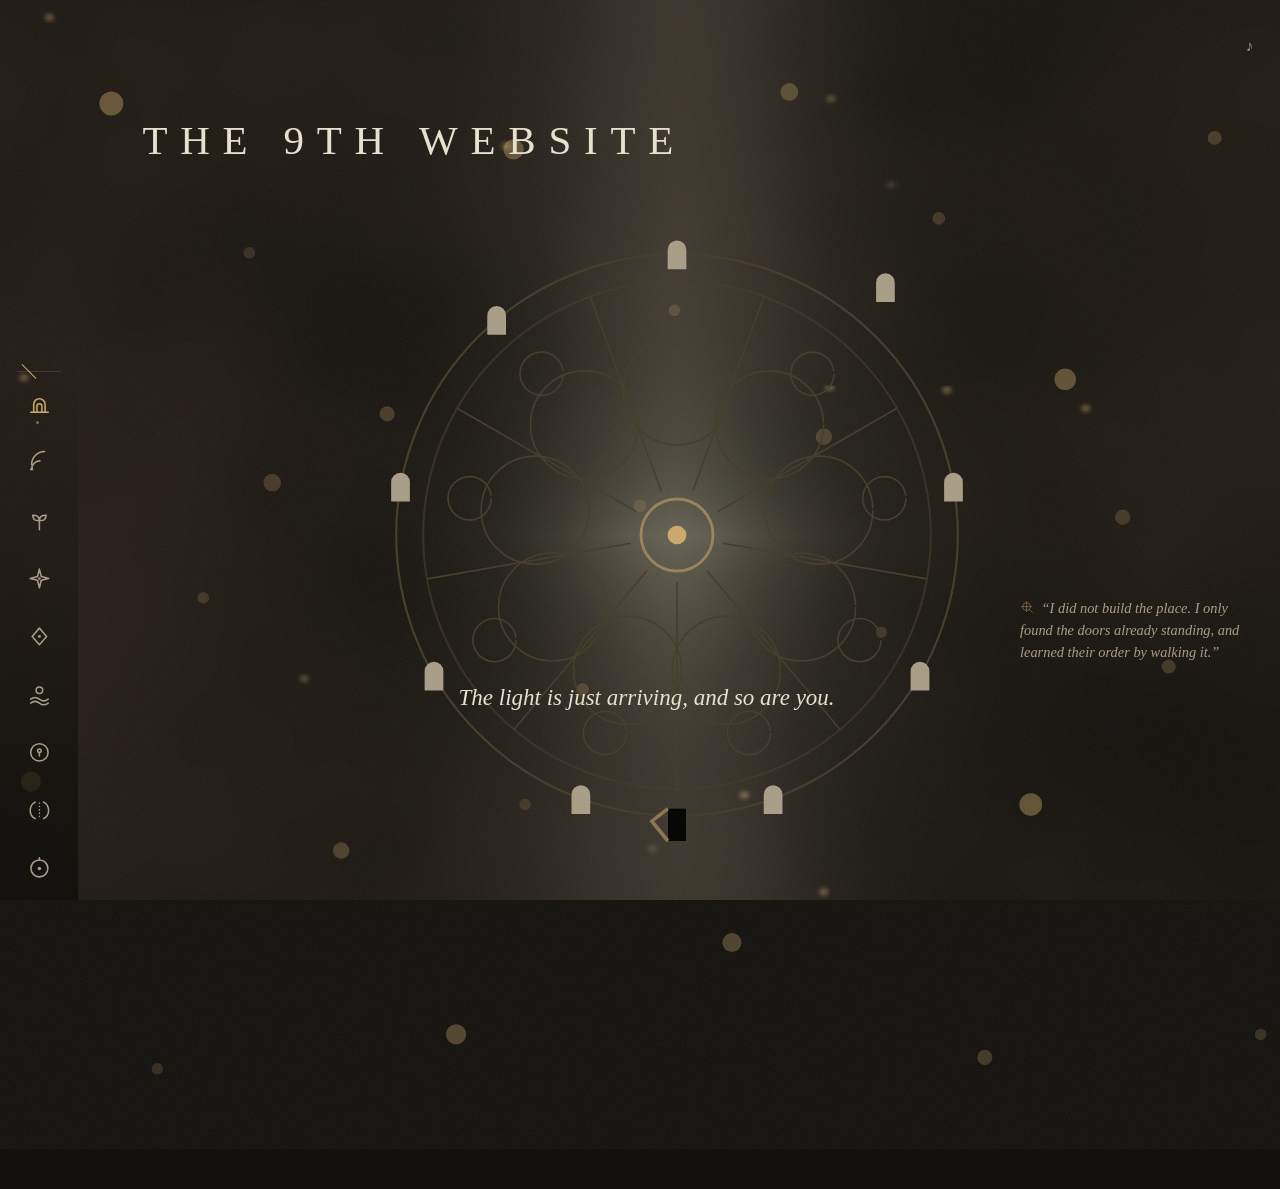
==== commit 3ed50b2e: "Round 2 (design-consult): bleed skies melt into the Deep, phone door row fits, sw stale-while-revali" ====
--- a/index.html
+++ b/index.html
@@ -216,7 +216,7 @@
     <div class="coda" id="scale-coda">
       <svg class="frag-mark coda-mark"><use href="#g-mark"/></svg>
       <p>Below the smallest thing there is a room no one measured. The Cartographer went down past the grain of sand with a candle and a notebook, and came back with the notebook empty and the candle unlit, smiling like a person who has been told a secret in a language made of weather. All that was ever written about the room is this: <em>it is smaller than the sand, and everything fits in it.</em></p>
-      <p class="rosetta">On the far wall, in the same hand, smaller, as if for whoever came this far down and no one else — <em>the Method</em>: “Nothing in this place is chance; I only taught it to wear chance’s coat. Every garden, every drawn letter, every scattered line is reckoned from three numbers — the day, counted year-and-month-and-day into one sum; the count of your comings; and the chamber you stand in — turned through one small wheel. The wheel turns thus: begin with your number. Add the adder: one thousand, eight hundred thirty-one million, five hundred sixty-five thousand, eight hundred thirteen. Fold the number on itself at fifteen and mix it, by the mark the reckoning-machines call the crossing; multiply it by itself, made odd. Fold it again at seven and add it to itself; fold it last at fourteen, and let it go as a fraction between nothing and one. By such fractions I chose everything. Learn the wheel, keep the numbers, and every garden ever grown here can be grown again, exactly, by your own hand. That is the whole secret. It was never hidden. It was only below.”</p>
+      <p class="rosetta">On the far wall, in the same hand, smaller, as if for whoever came this far down and no one else, <em>the Method</em>: “Nothing in this place is chance; I only taught it to wear chance’s coat. Every garden, every drawn letter, every scattered line is reckoned from three numbers, the day, counted year-and-month-and-day into one sum; the count of your comings; and the chamber you stand in, turned through one small wheel. The wheel turns thus: begin with your number. Add the adder: one thousand, eight hundred thirty-one million, five hundred sixty-five thousand, eight hundred thirteen. Fold the number on itself at fifteen and mix it, by the mark the reckoning-machines call the crossing; multiply it by itself, made odd. Fold it again at seven and add it to itself; fold it last at fourteen, and let it go as a fraction between nothing and one. By such fractions I chose everything. Learn the wheel, keep the numbers, and every garden ever grown here can be grown again, exactly, by your own hand. That is the whole secret. It was never hidden. It was only below.”</p>
     </div>
   </div>
 </section>
@@ -266,7 +266,7 @@
         <li class="bed-tag" style="--fx:.884"><span class="bed-no">№ 9</span><span class="bed-mm">50 mm</span></li>
       </ol>
     </div>
-    <p class="whisper" id="garden-whisper">the seed does not argue with the dark; it waits in it — salt, then silver, then the small hours — nine is the number the ring counts when it thinks no one is listening</p>
+    <p class="whisper" id="garden-whisper">the seed does not argue with the dark; it waits in it, salt, then silver, then the small hours, nine is the number the ring counts when it thinks no one is listening</p>
     <p class="fragment">“On the ninth day of any month, watch the east bed. I have never written down why. Some of my notes are doors too.”</p>
   </div>
 </section>
@@ -485,7 +485,7 @@
     <div class="door-open" id="door-open" hidden>
       <div class="sunrise" id="sunrise" aria-hidden="true"><div class="sun"></div></div>
       <div class="passage">
-        <p>Here is the whole of it, and it fits in one breath: the dark is real. It was here before the first door was hung, and it will be here after the last one closes, and it does not need your permission, or your fear. What it cannot abide is a person standing in the middle of it with their compassion still lit — not the soft kind, not the decorative kind, but the stubborn kind that holds a door for a stranger on the coldest day of the year and means it. You are made of the same fire as the stars you wished on; some of their light is in your bones even now, still deciding what to become. Let it become this: a heart that has seen the true size of everything — the whale, the storm on Jupiter, the moon's long goodbye — and chooses, anyway, on purpose, with its eyes open, not to give in. Everything else is weather. This one thing is the climate. Stand still in it. The tide is not in a hurry, and neither, anymore, are you.</p>
+        <p>Here is the whole of it, and it fits in one breath: the dark is real. It was here before the first door was hung, and it will be here after the last one closes, and it does not need your permission, or your fear. What it cannot abide is a person standing in the middle of it with their compassion still lit, not the soft kind, not the decorative kind, but the stubborn kind that holds a door for a stranger on the coldest day of the year and means it. You are made of the same fire as the stars you wished on; some of their light is in your bones even now, still deciding what to become. Let it become this: a heart that has seen the true size of everything, the whale, the storm on Jupiter, the moon's long goodbye, and chooses, anyway, on purpose, with its eyes open, not to give in. Everything else is weather. This one thing is the climate. Stand still in it. The tide is not in a hurry, and neither, anymore, are you.</p>
         <p class="final-line" id="final-line" hidden>And the one who charted all of this left the last note unwritten, because it is yours: <em>the tenth door is wherever you go next, and it is already ajar.</em></p>
       </div>
     </div>
--- a/assets/css/rose.css
+++ b/assets/css/rose.css
@@ -200,3 +200,24 @@
 /* still study mode (the site's own calm, main.css line 133's hand):
    the tracery stands drawn, nothing traces, nothing breathes */
 html.still .rose > *, html.still .ring-map-door.lit { animation: none; stroke-dashoffset: 0; }
+
+/* ============ 6. ROUND 2 (design-consult fixes, 2026-10-24) ============ */
+/* the framed skies melt into the Deep: the bleed frame is the
+   .canvas-frame element itself (one element carries both classes in
+   the markup), so the mask selector is the compound form; the
+   consultation's descendant form would match nothing here. The moon
+   stays whole: the fade is only the outer 6% at each edge. */
+.canvas-frame.bleed {
+  -webkit-mask-image: linear-gradient(to bottom, transparent 0, #000 6%, #000 94%, transparent 100%);
+  mask-image: linear-gradient(to bottom, transparent 0, #000 6%, #000 94%, transparent 100%);
+}
+
+/* phone: all nine doors fit; the sound mark sits above the row.
+   inline-size/block-size are set alongside width/height because this
+   sheet's own base .ring-btn rule sizes the doors with the logical
+   properties, which take precedence over width/height. */
+@media (max-width: 560px) {
+  .ring { gap: 0; justify-content: center; inline-size: 100% }
+  .ring-btn { width: min(37px, calc((100vw - 8px) / 9)); inline-size: min(37px, calc((100vw - 8px) / 9)); height: 46px; block-size: 46px }
+  .sound-toggle { top: -26px; right: 6px }
+}
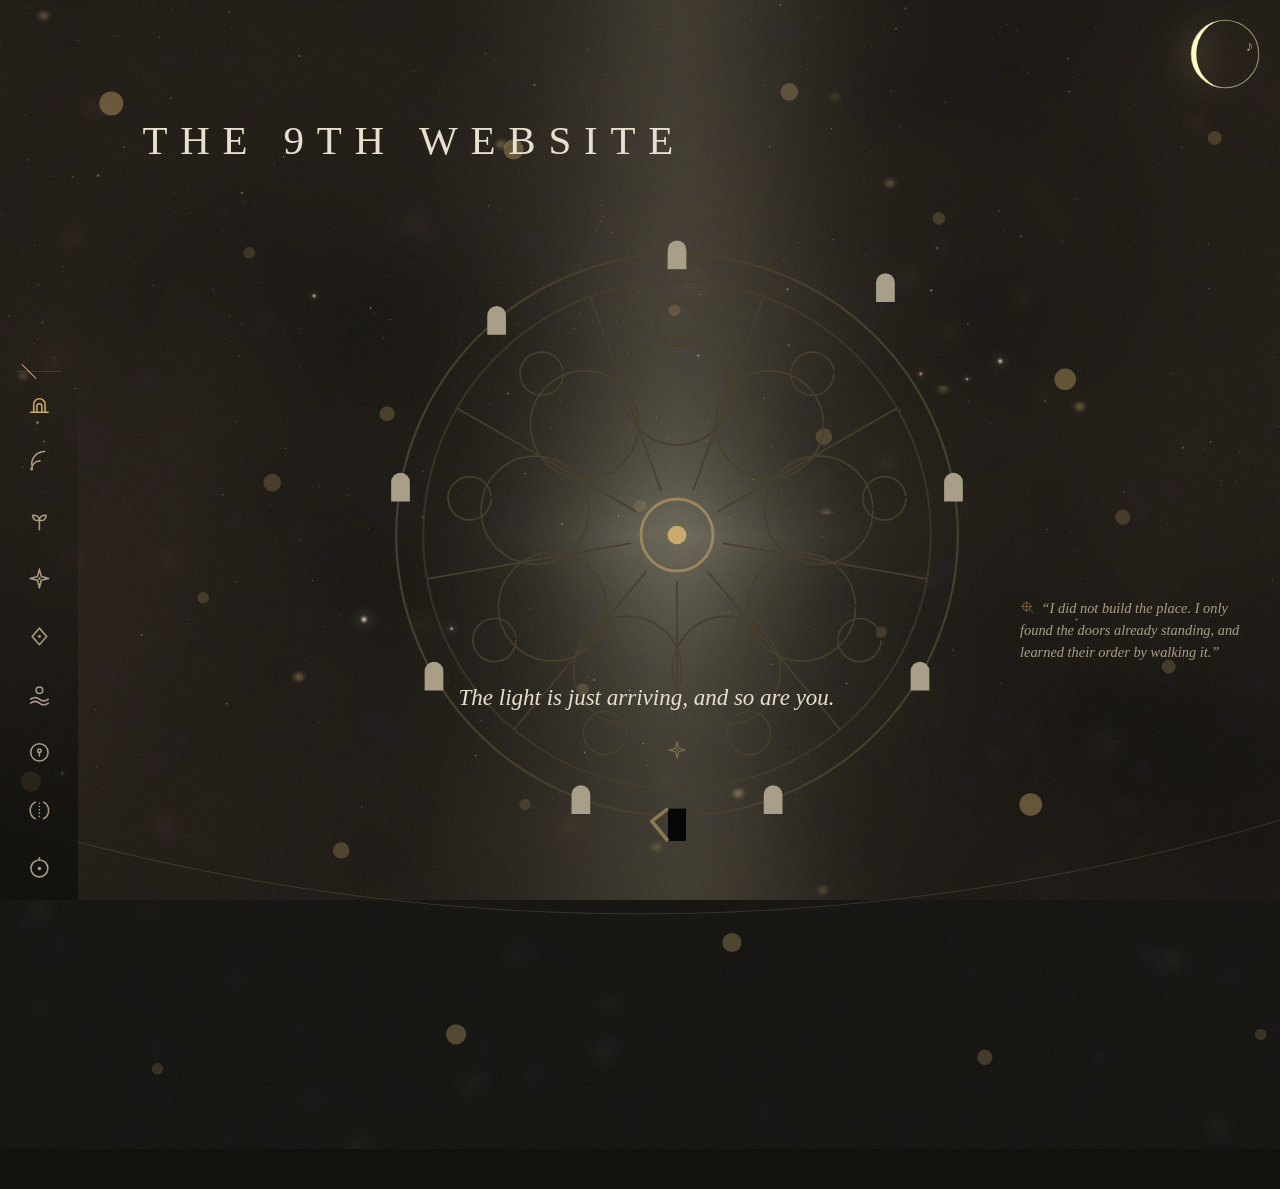
==== commit bc40765b: "Flush working tree for Claude consultation round 3 prep. Excludes .github/workflows/sky.yml (token l" ====
--- a/index.html
+++ b/index.html
@@ -184,6 +184,7 @@
     <div class="threshold-foot">
       <p class="welcome" id="welcome-line">You are standing at the edge of a place that was built slowly, on purpose.</p>
       <p class="midnight-line" id="midnight-line" hidden>It is the midnight minute. Some things are only here now.</p>
+      <a class="sky-gift" id="sky-gift" href="./" aria-label="A sky to give"><svg aria-hidden="true"><use href="#g-stars"/></svg></a>
     </div>
     <p class="fragment fragment-threshold"><svg class="frag-mark"><use href="#g-mark"/></svg>“I did not build the place. I only found the doors already standing, and learned their order by walking it.”</p>
   </div>
@@ -217,6 +218,7 @@
       <svg class="frag-mark coda-mark"><use href="#g-mark"/></svg>
       <p>Below the smallest thing there is a room no one measured. The Cartographer went down past the grain of sand with a candle and a notebook, and came back with the notebook empty and the candle unlit, smiling like a person who has been told a secret in a language made of weather. All that was ever written about the room is this: <em>it is smaller than the sand, and everything fits in it.</em></p>
       <p class="rosetta">On the far wall, in the same hand, smaller, as if for whoever came this far down and no one else, <em>the Method</em>: “Nothing in this place is chance; I only taught it to wear chance’s coat. Every garden, every drawn letter, every scattered line is reckoned from three numbers, the day, counted year-and-month-and-day into one sum; the count of your comings; and the chamber you stand in, turned through one small wheel. The wheel turns thus: begin with your number. Add the adder: one thousand, eight hundred thirty-one million, five hundred sixty-five thousand, eight hundred thirteen. Fold the number on itself at fifteen and mix it, by the mark the reckoning-machines call the crossing; multiply it by itself, made odd. Fold it again at seven and add it to itself; fold it last at fourteen, and let it go as a fraction between nothing and one. By such fractions I chose everything. Learn the wheel, keep the numbers, and every garden ever grown here can be grown again, exactly, by your own hand. That is the whole secret. It was never hidden. It was only below.”</p>
+      <p class="rosetta sky-rosetta">“The sky over the threshold I did not reckon: it stands where your place and your hour put it, by numbers older than the wheel.”</p>
     </div>
   </div>
 </section>
@@ -492,7 +494,596 @@
   </div>
 </section>
 </main>
+<!-- Rebuild wave 7: the Descent. Heard before the place itself,
+     so that a returning visitor's standing can be written into the
+     address before the address is read, and the fall named before
+     any switch. It adds no words and asks for nothing. -->
+<script src="assets/js/descent.js" defer></script>
 <script src="assets/js/main.js" defer></script>
 <script src="assets/js/deep.js" defer></script>
+<!-- The computed sky (bundle 2026-10-24, item 9): computed, not fetched.
+     The moon is drawn at its true phase and lit side into the Threshold's
+     sky, in the sky's pale gold, the brightest thing on the page. No new
+     words: this script adds no text to the place, ever.
+     The real sky (Proposal D, rebuild wave 1): the stars standing in
+     that same sky are the catalogue stars over the visitor's own place,
+     placed by arithmetic for this moment, and the phase of the day is
+     read from the sun's own altitude. Still no new words.
+     Rebuild wave 2: the wanderers stand in the same sky by the same
+     standard; the sky is drawn on the GPU where the platform offers
+     one (skyrender.js, falling back to the wave-1 drawing); the
+     Threshold carries a wordless sky-gift link; and the Mirror stands
+     before the visitor's real sky (mirrorsky.js).
+     Rebuild wave 5: the sky answers the hand that holds it. Where the
+     device reports its orientation absolutely, and the hand has truly
+     moved, the view's centre follows the direction through the device
+     (windowview.js) across this same reckoned sky; where it does not,
+     the settled frame of waves 1 to 4 stands whole. Still no new
+     words: the window asks for nothing and labels nothing.
+     Rebuild wave 6: the Tide Chord is given a place in the air.
+     The choir's placements are reckoned from this same sky
+     (skysound.js: the wanderers' stations, the view's centre)
+     and published to the sound module whenever the sky is drawn;
+     and while the window stands open, the held sky is kept
+     awake. Still no new words. -->
+<script type="module">
+import { loadSky, moon, moonSVG, eclipseTonight } from "./assets/js/moon.js";
+import { altaz } from "./assets/js/starsky.js";
+import { sunAltaz, sunPhase, starlight } from "./assets/js/sun.js";
+import { planetAltaz } from "./assets/js/planets.js";
+import { createSkyEngine } from "./assets/js/skyrender.js";
+import { watchMirrorSky } from "./assets/js/mirrorsky.js";
+import { extincted, dimming, extinctionFlux, scintillation, galToEq, sampleDensity } from "./assets/js/skyphysics.js";
+import { viewDirection, angularBetween, smoothView, WINDOW_WAKE } from "./assets/js/windowview.js";
+import { placementsFor } from "./assets/js/skysound.js";
+const REDUCED_SKY = window.matchMedia("(prefers-reduced-motion: reduce)").matches;
+let skyData = null, moonHolder = null, notched = false;
+function renderSky() {
+  if (!skyData) return;
+  const host = document.getElementById("threshold-sky");
+  if (!host) return;
+  if (!moonHolder) {
+    moonHolder = document.createElement("div");
+    moonHolder.className = "sky-moon";
+    moonHolder.setAttribute("aria-hidden", "true");
+    host.appendChild(moonHolder);
+  }
+  const now = skyMoment();
+  moonHolder.innerHTML = moonSVG(moon(now, skyData), 72);
+  /* Eclipse night: a shadow passes over the moon, once across, over
+     240 seconds. In reduced motion there is no pass at all. */
+  const eclipse = eclipseTonight(now, skyData);
+  if (eclipse && !REDUCED_SKY) {
+    const shadow = document.createElement("div");
+    shadow.className = "sky-eclipse";
+    shadow.dataset.kind = eclipse[1];
+    moonHolder.appendChild(shadow);
+    try {
+      shadow.animate(
+        [{ transform: "translateX(-108%)" }, { transform: "translateX(108%)" }],
+        { duration: 240000, easing: "linear", fill: "forwards" }
+      );
+    } catch (e) {
+      shadow.classList.add("sky-eclipse-rest");
+    }
+  }
+  /* Equinox and solstice: within the day that follows the season's
+     instant, the door ring turns one notch — fifteen degrees — once,
+     over three seconds. Nothing is written; the ring simply stands
+     turned for that day. */
+  if (!notched && Array.isArray(skyData.seasons)) {
+    const n = Date.now();
+    const seasonNow = skyData.seasons.some(([t]) => {
+      const at = Date.parse(t);
+      return n >= at && n < at + 24 * 3600 * 1000;
+    });
+    if (seasonNow) {
+      notched = true;
+      document.querySelectorAll(".ring-map, .door-ring").forEach((el) => el.classList.add("sky-notch"));
+    }
+  }
+}
+/* ---------- The real sky: the stars over the visitor, the sun's phase ----------
+   Physics, not chance. The Master Code is not consulted here, and its
+   seeded systems (the Wishfield and its twinkle, the Nebula motes, the
+   Wrong Star) stand exactly as they stood; this sky is a pure function
+   of the moment and the place. The place is an input of record, kept in
+   ninth.place like every other input: the browser's timezone name read
+   against data/zones.json, or the longitude its own clock implies, or
+   (last) Los Angeles, the place this sky was tested from. The data
+   files are fetched only when the dark makes them matter, or idly
+   after the place already stands; first paint waits for none of it. */
+const PHASE_LINES = {
+  dawn: "The light is just arriving, and so are you.",
+  day: "Broad daylight, and the place is still keeping its secrets.",
+  dusk: "You came at the hour when everything is briefly gold.",
+  night: "You came in the dark. The place respects that."
+};
+let place = null, starData = null, starCanvas = null;
+function keptPlace() {
+  try {
+    const p = JSON.parse(localStorage.getItem("ninth.place") || "null");
+    if (p && isFinite(p.lat) && isFinite(p.lon)) return p;
+  } catch (e) {}
+  return null;
+}
+async function resolvePlace() {
+  let zone = "";
+  try { zone = Intl.DateTimeFormat().resolvedOptions().timeZone || ""; } catch (e) {}
+  const kept = keptPlace();
+  if (kept && kept.zone === zone) { place = kept; return; }
+  let found = null;
+  try {
+    const zones = (await (await fetch("data/zones.json")).json()).zones;
+    if (zone && zones[zone]) found = { lat: zones[zone][0], lon: zones[zone][1], zone: zone, from: "zone" };
+  } catch (e) {}
+  if (!found) {
+    const off = -new Date().getTimezoneOffset() / 4;
+    found = { lat: 34.05, lon: isFinite(off) ? off : -118.24, zone: zone, from: "offset" };
+  }
+  place = found;
+  try { localStorage.setItem("ninth.place", JSON.stringify(found)); } catch (e) {}
+}
+function applyPhase(now) {
+  if (!place) return;
+  const phase = sunPhase(now, place.lat, place.lon);
+  if (document.body.getAttribute("data-phase") !== phase)
+    document.body.setAttribute("data-phase", phase);
+  /* A first visit's welcome is one of the four phase lines, chosen by
+     main.js from the clock's rough bands before the sun could be asked.
+     The sun's word governs: if the line standing is a phase line, let
+     it stand as the true phase's line, word for word the same lines. */
+  try {
+    if (JSON.parse(localStorage.getItem("ninth.visits") || "0") === 1) {
+      const w = document.getElementById("welcome-line");
+      if (w && Object.values(PHASE_LINES).indexOf(w.textContent) !== -1)
+        w.textContent = PHASE_LINES[phase];
+    }
+  } catch (e) {}
+}
+/* A star's colour from its B-V: the Ballesteros temperature, a plain
+   blackbody fit, then half-way back to white so the sky stays quiet. */
+function starColour(bv) {
+  const T = 4600 * (1 / (.92 * bv + 1.7) + 1 / (.92 * bv + .62)), t = T / 100;
+  let r, g, b;
+  r = t <= 66 ? 255 : 329.7 * Math.pow(t - 60, -.1332);
+  g = t <= 66 ? 99.47 * Math.log(t) - 161.1 : 288.1 * Math.pow(t - 60, -.0755);
+  b = t >= 66 ? 255 : t <= 19 ? 0 : 138.5 * Math.log(t - 10) - 305;
+  const m = (v) => Math.round(Math.max(0, Math.min(255, v)) * .55 + 255 * .45);
+  return m(r) + "," + m(g) + "," + m(b);
+}
+/* The stereographic view, as the sky was tested: facing south, the eye
+   raised thirty-two degrees. */
+const SKY_R = Math.PI / 180, SKY_VA = 180 * SKY_R, SKY_VE = 32 * SKY_R;
+/* The view's centre (rebuild wave 5): the settled frame of waves 1 to
+   4, unless the window stands open (its wiring stands at the foot of
+   this script), in which case the centre follows the visitor's hand
+   across the same reckoned sky. With the window shut these stand at
+   SKY_VA's and SKY_VE's own numbers, and the drawing is the settled
+   drawing to the pixel: the window moves the eye, never the sky. */
+let viewAz = 180, viewAlt = 32;
+function project(alt, az, w, h) {
+  const a = alt * SKY_R, z = az * SKY_R - viewAz * SKY_R, ve = viewAlt * SKY_R;
+  const x = Math.cos(a) * Math.sin(z),
+        y = Math.sin(a) * Math.cos(ve) - Math.cos(a) * Math.cos(z) * Math.sin(ve),
+        zz = Math.sin(a) * Math.sin(ve) + Math.cos(a) * Math.cos(z) * Math.cos(ve);
+  if (zz < -.9) return null;
+  const k = 2 / (1 + zz) * h * .515;
+  return [w / 2 + x * k, h / 2 - y * k];
+}
+async function ensureStars() {
+  if (starData) return starData;
+  try { starData = (await (await fetch("data/stars.json")).json()).stars; }
+  catch (e) { starData = null; }
+  return starData;
+}
+/* The Milky Way's density (rebuild wave 4): the catalogue's own
+   crowd on the galactic plane, built into data/milkyway.json by
+   scripts/make_milkyway.py and fetched as lazily as the catalogue
+   itself. If it cannot be read, the sky stands without the band,
+   whole, exactly as it stood before the band was drawn. */
+let mwData = null, mwAsked = false;
+async function ensureMilkyWay() {
+  if (mwData || mwAsked) return mwData;
+  mwAsked = true;
+  try {
+    const mw = await (await fetch("data/milkyway.json")).json();
+    if (mw && mw.format === "milkyway/1" && Array.isArray(mw.data)) mwData = mw;
+  } catch (e) { mwData = null; }
+  return mwData;
+}
+/* ---------- The sky-gift, and the given sky (rebuild wave 2) ----------
+   The wordless sky-gift link on the Threshold carries this sky: its
+   address names a place and a moment, and a visitor who arrives by such
+   an address stands under the given sky, its stars, its wanderers and
+   its moon, while the place's own phase and welcome remain their own.
+   The gift is a pure reading of the address; nothing is stored and
+   nothing is sent anywhere. The link itself is a glyph, and says
+   nothing, as the ration requires. */
+function parseGift() {
+  try {
+    const q = new URLSearchParams(location.search).get("sky");
+    if (!q) return null;
+    const parts = q.split(",").map(Number);
+    if (parts.length !== 3 || parts.some((v) => !isFinite(v))) return null;
+    const [la, lo, t] = parts;
+    if (Math.abs(la) > 90 || Math.abs(lo) > 180 || t < 946684800 || t > 4102444800) return null;
+    return { lat: la, lon: lo, at: t * 1000 };
+  } catch (e) { return null; }
+}
+const gift = parseGift();
+function skyPlace() { return gift ? { lat: gift.lat, lon: gift.lon } : place; }
+function skyMoment() { return gift ? new Date(gift.at) : new Date(); }
+function updateGiftLink() {
+  const g = document.getElementById("sky-gift");
+  const p = skyPlace();
+  if (!g || !p) return;
+  const t = Math.floor(skyMoment().getTime() / 1000);
+  g.setAttribute("href", location.pathname + "?sky=" + p.lat.toFixed(4) + "," + p.lon.toFixed(4) + "," + t + "#threshold");
+}
+/* ---------- The wanderers (rebuild wave 2) ----------
+   The planets stand in the same sky, reckoned by planets.js to the same
+   standard as the stars. Each carries its own tint; none carries a name.
+   The drawing values below are presentation only: how large and how
+   bright a wanderer stands, never where it stands. */
+const PLANET_TINT = { mercury: "230,228,225", venus: "255,244,214", mars: "235,175,125", jupiter: "245,230,200", saturn: "240,220,170", uranus: "200,230,225" };
+/* The Milky Way's drawing values (rebuild wave 4): presentation only,
+   like the wanderers' tints. The band is sampled along the galactic
+   plane at these latitude rows; each sample stands as a wide, faint
+   disc whose strength is the catalogue's own density there.
+   MW_ALPHA is tuned from the wave's measured capture: at 0.10 the
+   overlapping samples summed to a wash near 0.4 of the frame's
+   range, a floodlight with its discs still separate; at 0.018 the
+   peak stands near 0.07, below the HDR knee, one continuous
+   whisper with no single sample's edge anywhere near visible. */
+const MW_ROWS = [0, 1.5, -1.5, 3.5, -3.5, 6, -6, 9.5, -9.5];
+const MW_R = 46, MW_ALPHA = 0.018, MW_RGB = "214,224,240";
+/* The sky as entries: one reckoning, three drawings. Every star above
+   the horizon's edge and every wanderer above the horizon, each as
+   [x, y, radius, halo, red, green, blue, alpha] in the sky's own frame,
+   with the day's darkness already in the alpha. Since rebuild wave 4
+   the reckoning also carries the air (skyphysics.js): each star is
+   dimmed and reddened by the air it crosses, the lowest stars shimmer
+   in the moving air, and the Milky Way stands where the catalogue's
+   own density puts it. The GPU engine (skyrender.js) and the Canvas 2D
+   drawing below consume the same entries, so the stages differ only in
+   machinery, never in the sky. tSec is the frame's own instant, for
+   the shimmer; under reduced motion it arrives as -1, the still air. */
+function skyEntries(now, here, w, h, light, tSec) {
+  const entries = new Float32Array((5041 + 16 + 1800) * 8);
+  let n = 0;
+  const push = (x, y, r, halo, rgb, a) => {
+    const o = n * 8, c = rgb.split(",");
+    entries[o] = x; entries[o + 1] = y; entries[o + 2] = r; entries[o + 3] = halo;
+    entries[o + 4] = (+c[0]) / 255; entries[o + 5] = (+c[1]) / 255; entries[o + 6] = (+c[2]) / 255;
+    entries[o + 7] = a * light;
+    n++;
+  };
+  const pushRGB = (x, y, r, halo, cr, cg, cb, a) => {
+    const o = n * 8;
+    entries[o] = x; entries[o + 1] = y; entries[o + 2] = r; entries[o + 3] = halo;
+    entries[o + 4] = cr; entries[o + 5] = cg; entries[o + 6] = cb;
+    entries[o + 7] = a * light;
+    n++;
+  };
+  for (let si = 0; si < starData.length; si++) {
+    const s = starData[si];
+    const p = altaz(s, now, here.lat, here.lon);
+    if (p.alt < -1) continue;
+    const xy = project(p.alt, p.az, w, h);
+    if (!xy || xy[0] < -20 || xy[0] > w + 20 || xy[1] < -20 || xy[1] > h + 20) continue;
+    /* The air (rebuild wave 4): the star as the air leaves it, its
+       magnitude deepened and its colour reddened by the crossing,
+       replacing wave 1's penalty with the physics itself. The
+       catalogue's own colour goes in; the observed colour comes out. */
+    const ex = extincted(s[2], s[3], p.alt), mag = ex.mag;
+    const a = Math.max(.3, Math.min(1, Math.pow(10, -.11 * (mag - 1.0)))),
+          r = Math.max(.7, 3.2 - .42 * mag);
+    const sc = scintillation(si, p.alt, tSec);
+    if (sc.chroma === 0) {
+      push(xy[0], xy[1], r, s[2] < 1.6 ? 1 : 0, starColour(ex.bv), a * sc.gain);
+    } else {
+      /* The shimmer's colour play: the red and blue lean apart
+         around the green, as the bending air leans them. */
+      const c = starColour(ex.bv).split(",");
+      pushRGB(xy[0], xy[1], r, s[2] < 1.6 ? 1 : 0,
+        Math.max(0, (+c[0]) / 255 * (1 + .8 * sc.chroma)), (+c[1]) / 255,
+        Math.max(0, (+c[2]) / 255 * (1 - .8 * sc.chroma)), a * sc.gain);
+    }
+  }
+  for (const p of planetAltaz(now, here.lat, here.lon)) {
+    if (p.alt < 0) continue;
+    const xy = project(p.alt, p.az, w, h);
+    if (!xy || xy[0] < -20 || xy[0] > w + 20 || xy[1] < -20 || xy[1] > h + 20) continue;
+    /* The same air stands over the wanderers and dims them as it
+       dims the stars; their tints are the drawing's own, so no
+       reddening is reckoned for them. */
+    const mag = p.mag + dimming(p.alt);
+    const a = Math.max(.35, Math.min(1, Math.pow(10, -.11 * (mag - 1.0)))),
+          r = Math.max(1.9, 3.4 - .45 * mag);
+    push(xy[0], xy[1], r, 1, PLANET_TINT[p.name] || "255,240,200", a);
+  }
+  /* The Milky Way: not a painting and not a texture. The band is the
+     catalogue's own crowd, sampled along the galactic plane's great
+     circle from the built density (data/milkyway.json): a sample
+     stands where the plane stands, as strong as the density there,
+     dimmed by the same air as the stars, and never shimmering, an
+     extended light averaging the air's cells away. */
+  if (mwData) {
+    for (let li = 0; li < 180; li++) {
+      const l = li * 2;
+      for (const bOff of MW_ROWS) {
+        const D = sampleDensity(mwData, l, bOff) / 255;
+        if (D < 0.05) continue;
+        const eq = galToEq(l, bOff);
+        const p = altaz([eq[0], eq[1], 0, 0, 0, 0], now, here.lat, here.lon);
+        if (p.alt < -0.5) continue;
+        const xy = project(p.alt, p.az, w, h);
+        if (!xy || xy[0] < -280 || xy[0] > w + 280 || xy[1] < -280 || xy[1] > h + 280) continue;
+        push(xy[0], xy[1], MW_R, 1, MW_RGB, MW_ALPHA * D * extinctionFlux(p.alt));
+      }
+    }
+  }
+  return { entries, count: n };
+}
+/* The GPU engine: asked for once the sky first stands, in the house's
+   order (WebGPU, then WebGL2). Until a stage answers, and whenever a
+   stage is lost, the Canvas 2D drawing below carries the sky, exactly
+   as wave 1 left it. A lost stage is struck from the order and the
+   next is asked, once each, in the Nebula's discipline. */
+let skyEngine = null, skyEngineAsking = false, skyStages = ["webgpu", "webgl2"];
+function initSkyEngine() {
+  if (skyEngine || skyEngineAsking || !skyStages.length) return;
+  const host = document.getElementById("threshold-sky");
+  if (!host) return;
+  skyEngineAsking = true;
+  createSkyEngine(host, {
+    order: skyStages.slice(),
+    onLost(stage) {
+      if (skyEngine && skyEngine.stage === stage) skyEngine = null;
+      skyStages = skyStages.filter((s) => s !== stage);
+      skyEngineAsking = false;
+      initSkyEngine();
+      drawStars(skyMoment());
+    },
+  }).then((engine) => {
+    skyEngineAsking = false;
+    if (engine) { skyEngine = engine; drawStars(skyMoment()); }
+  }).catch(() => { skyEngineAsking = false; });
+}
+/* ---------- The placed chord (rebuild wave 6) ----------
+   The Tide Chord given a place in the air: the choir's voices
+   stand at the wanderers' stations, reckoned by skysound.js
+   from this same reckoning (planetAltaz's own positions, the
+   view's own centre, settled or held), so the sound the
+   visitor asked for stands where the drawing stands. The
+   placements are published on the house's hook (the sound
+   module in main.js receives them at window.onSkySound)
+   whenever the sky is drawn, and offered whole at
+   window.ninthSkySoundNow to a chord started between
+   drawings. The reckoning is the sky's own; nothing of it is
+   stored or sent anywhere. */
+const SOUND_VOICES = 5;
+function soundPlacements() {
+  const here = skyPlace();
+  if (!here) return null;
+  return placementsFor(planetAltaz(skyMoment(), here.lat, here.lon), viewAz, viewAlt, SOUND_VOICES);
+}
+window.ninthSkySoundNow = soundPlacements;
+function drawStars(now) {
+  const host = document.getElementById("threshold-sky");
+  const here = skyPlace();
+  const spl = soundPlacements();
+  if (spl && window.onSkySound) window.onSkySound(spl);
+  if (!host || !here || !starData) return;
+  if (!starCanvas) {
+    starCanvas = document.createElement("canvas");
+    starCanvas.className = "sky-stars";
+    host.insertBefore(starCanvas, host.firstChild);
+  }
+  const w = host.clientWidth, h = host.clientHeight;
+  if (!w || !h) return;
+  const dpr = Math.min(window.devicePixelRatio || 1, 1.5);
+  const W = Math.round(w * dpr), H = Math.round(h * dpr);
+  if (starCanvas.width !== W || starCanvas.height !== H) { starCanvas.width = W; starCanvas.height = H; }
+  /* The window's glide (rebuild wave 5): if the hand is holding the
+     sky, the view eases toward the direction through the device, by
+     the time since the last drawing; a view that has arrived stands
+     exactly on the hand's numbers, so a held device shows a still
+     sky. The canvas carries the view while the window stands, the
+     way the engine's canvas carries its stage: a mark for any
+     harness that asks which sky it is looking at. */
+  const drawMs = performance.now();
+  if (winLive && winTarget) {
+    const dt = winDrawnAt ? Math.min((drawMs - winDrawnAt) / 1000, 0.5) : 0;
+    if (angularBetween({ az: viewAz, alt: viewAlt }, winTarget) < 0.02) {
+      viewAz = winTarget.az; viewAlt = winTarget.alt;
+    } else {
+      const v = smoothView({ az: viewAz, alt: viewAlt }, winTarget, dt);
+      viewAz = v.az; viewAlt = v.alt;
+    }
+    starCanvas.setAttribute("data-view", viewAz.toFixed(2) + "," + viewAlt.toFixed(2));
+  }
+  winDrawnAt = drawMs;
+  const ctx = starCanvas.getContext("2d");
+  ctx.setTransform(dpr, 0, 0, dpr, 0, 0);
+  ctx.clearRect(0, 0, w, h);
+  const light = starlight(sunAltaz(now, here.lat, here.lon).alt);
+  if (light <= 0) { if (skyEngine) skyEngine.render({ entries: new Float32Array(0), count: 0, w, h, dpr, t: 0 }); return; }
+  const t = REDUCED_SKY ? 26 : performance.now() / 1000;
+  const { entries, count } = skyEntries(now, here, w, h, light, REDUCED_SKY ? -1 : t);
+  const onGPU = skyEngine && skyEngine.render({ entries, count, w, h, dpr, t });
+  if (!onGPU) {
+    for (let i = 0; i < count; i++) {
+      const o = i * 8, x = entries[o], y = entries[o + 1], r = entries[o + 2], halo = entries[o + 3];
+      const c = Math.round(entries[o + 4] * 255) + "," + Math.round(entries[o + 5] * 255) + "," + Math.round(entries[o + 6] * 255);
+      ctx.fillStyle = "rgba(" + c + "," + entries[o + 7].toFixed(4) + ")";
+      ctx.beginPath(); ctx.arc(x, y, r, 0, 7); ctx.fill();
+      if (halo) {
+        ctx.fillStyle = "rgba(" + c + "," + (entries[o + 7] * .10).toFixed(4) + ")";
+        ctx.beginPath(); ctx.arc(x, y, r * 4, 0, 7); ctx.fill();
+      }
+    }
+  }
+  /* The horizon: one fine line, nothing painted below it. It is drawn on
+     the wave-1 canvas in every stage, over the GPU's stars as over its
+     own, so the line is the same line whichever machinery stands. */
+  ctx.globalAlpha = light;
+  ctx.strokeStyle = "rgba(120,110,90,.35)";
+  ctx.lineWidth = 1;
+  ctx.beginPath();
+  let f = true;
+  for (let az = 0; az <= 360; az += 2) {
+    const xy = project(0, az, w, h);
+    if (!xy) { f = true; continue; }
+    if (f) ctx.moveTo(xy[0], xy[1]); else ctx.lineTo(xy[0], xy[1]);
+    f = false;
+  }
+  ctx.stroke();
+  ctx.globalAlpha = 1;
+}
+function renderRealSky() {
+  const now = skyMoment();
+  if (!gift) applyPhase(new Date());
+  const here = skyPlace();
+  if (!here) return;
+  updateGiftLink();
+  if (!starData) {
+    if (starlight(sunAltaz(now, here.lat, here.lon).alt) > 0)
+      ensureStars().then(() => {
+        drawStars(skyMoment()); initSkyEngine();
+        ensureMilkyWay().then(() => drawStars(skyMoment()));
+      });
+    return;
+  }
+  drawStars(now);
+  initSkyEngine();
+}
+loadSky("data/sky.json")
+  .then((sky) => {
+    skyData = sky;
+    renderSky();
+    setInterval(() => { renderSky(); renderRealSky(); }, 10 * 60 * 1000);
+  })
+  .catch(() => {});
+/* The Mirror, pinned to the real stars (rebuild wave 2): its backdrop is
+   the visitor's own sky, lazy-loaded on first entry, drawn behind the
+   journey the Mirror has always drawn. The Mirror's own code is
+   untouched; this only stands a truer dark behind it. */
+const mirrorSky = watchMirrorSky({
+  section: document.getElementById("chamber-mirror"),
+  frame: document.querySelector("#chamber-mirror .mirror-frame"),
+  loadCatalogue: () => ensureStars(),
+  getPlace: () => place,
+});
+resolvePlace().then(() => {
+  renderRealSky();
+  if (mirrorSky) mirrorSky.draw();
+  if ("requestIdleCallback" in window) requestIdleCallback(() => { ensureStars(); ensureMilkyWay(); });
+});
+let skyResizeTimer = null;
+window.addEventListener("resize", () => {
+  if (skyResizeTimer) return;
+  skyResizeTimer = setTimeout(() => { skyResizeTimer = null; drawStars(skyMoment()); }, 200);
+});
+/* The air moves (rebuild wave 4): while the Threshold stands in
+   view and the visitor has not asked for stillness, the sky is
+   redrawn on a slow tick, so the lowest stars can shimmer in their
+   air and the motes drift as wave 2 drew them to. Off-screen,
+   hidden, or in reduced motion, no tick runs and the settled frame
+   stands exactly as it always has. */
+let skyInView = false;
+if (!REDUCED_SKY && "IntersectionObserver" in window) {
+  const skyHost = document.getElementById("threshold-sky");
+  if (skyHost) new IntersectionObserver((es) => { skyInView = es[0].isIntersecting; }).observe(skyHost);
+  setInterval(() => { if (skyInView && !document.hidden) drawStars(skyMoment()); }, 120);
+}
+/* ---------- The window (rebuild wave 5) ----------
+   The Threshold's sky answers the device's own orientation: a
+   visitor who lifts and turns a phone moves their window across the
+   same reckoned sky, the catalogue, the wanderers, the band and the
+   horizon all standing where the one reckoning puts them, the eye
+   alone moving. The discipline is the house's, whole:
+   - The window is an addition, never a replacement. It opens only
+     on absolute readings (a relative bearing is not the sky), only
+     once the hand has truly moved (WINDOW_WAKE), and it never opens
+     at all under reduced motion: the visitor who asked for
+     stillness keeps the settled frame untouched, as with the air.
+   - A platform that gates the sensor behind a permission is asked
+     once, on the visitor's first touch anywhere, by the platform's
+     own dialog; the listener stands ready either way, and where the
+     gate stands no reading flows until it is granted. A refusal, or
+     silence, leaves the page exactly as it stood. No word of the
+     place is spent on any of this.
+   - The view is a pure function of the sample stream and the
+     drawing times: the glide (windowview.js) consults no chance,
+     keeps no state but the view itself, and stores nothing.
+   - The glide runs on animation frames while the view is still
+     travelling, and parks itself when the view arrives; a device
+     held still is redrawn only by the air's slow tick above, with
+     the view standing exactly on the hand's numbers.
+   The Master Code is not consulted here either: its seeded systems
+   stand in their own skies, and the Mirror keeps its pinned
+   backdrop and its journey, as wave 4 left them. */
+let winTarget = null, winRef = null, winLive = false, winDrawnAt = 0, winGliding = false;
+function kickWindow() {
+  if (winGliding) return;
+  winGliding = true;
+  requestAnimationFrame(() => {
+    winGliding = false;
+    drawStars(skyMoment());
+    if (winLive && winTarget && !document.hidden &&
+        angularBetween({ az: viewAz, alt: viewAlt }, winTarget) > 0.02) kickWindow();
+  });
+}
+function onOrientation(ev) {
+  if (ev.absolute === false) return;
+  const d = viewDirection(ev.alpha, ev.beta, ev.gamma);
+  if (!d) return;
+  if (!winLive) {
+    if (!winRef) { winRef = d; return; }
+    if (angularBetween(winRef, d) < WINDOW_WAKE) return;
+    winLive = true;
+    viewAz = d.az; viewAlt = d.alt;
+    holdWakeLock();
+  }
+  winTarget = d;
+  kickWindow();
+}
+if (!REDUCED_SKY && typeof DeviceOrientationEvent !== "undefined") {
+  window.addEventListener("deviceorientation", onOrientation);
+  /* A platform that gates the sensor behind a permission is asked
+     once, on the visitor's first touch anywhere, by the platform's
+     own dialog; the listener stands ready either way (where the
+     gate stands, no reading flows until it is granted), and a
+     refusal, or silence, leaves the page exactly as it stood. */
+  if (typeof DeviceOrientationEvent.requestPermission === "function") {
+    window.addEventListener("pointerdown", () => {
+      DeviceOrientationEvent.requestPermission().catch(() => {});
+    }, { once: true });
+  }
+}
+/* ---------- The held sky, kept awake (rebuild wave 6) ----------
+   While the window stands open the visitor is holding the sky
+   up, and a screen that sleeps mid-look ends the looking.
+   Where the platform offers a screen wake lock, it is held for
+   exactly the window's life in front of the visitor: asked
+   when the window wakes, let go by the platform itself when
+   the place is hidden, and asked again on the visitor's return
+   if the window still stands. A refusal, or the API's absence,
+   costs nothing and says nothing: the window stands as wave 5
+   left it. Nothing is kept, and no word is spent. */
+let skyWakeLock = null;
+async function holdWakeLock() {
+  if (skyWakeLock || !("wakeLock" in navigator)) return;
+  try {
+    skyWakeLock = await navigator.wakeLock.request("screen");
+    skyWakeLock.addEventListener("release", () => { skyWakeLock = null; });
+  } catch (e) { skyWakeLock = null; }
+}
+document.addEventListener("visibilitychange", () => {
+  if (!document.hidden && winLive) holdWakeLock();
+});
+</script>
 </body>
 </html>
--- a/assets/css/main.css
+++ b/assets/css/main.css
@@ -3,6 +3,17 @@
 
 @property --glow-x { syntax: '<percentage>'; inherits: false; initial-value: 50%; }
 @property --glow-y { syntax: '<percentage>'; inherits: false; initial-value: 40%; }
+/* The Descent (rebuild wave 7): --fall-p is the transition's own
+   progress, registered so the platform interpolates it as a number
+   and the snapshots' travel is derived from it; --descent-steps is
+   the fall's length in chambers, set on the root by descent.js;
+   --word-sink is the monumental word's scroll-driven drift. Where
+   @property is unknown the first two animate as discrete flips and
+   the third stands at its initial value: the rooms degrade to the
+   plain crossfade and the still word, their meaning whole. */
+@property --fall-p { syntax: '<number>'; inherits: false; initial-value: 0; }
+@property --descent-steps { syntax: '<number>'; inherits: true; initial-value: 1; }
+@property --word-sink { syntax: '<length>'; inherits: false; initial-value: 0px; }
 
 /* The token layer (Phase 1, the Conservatory; DESIGN.md §3). The ground
    moves from blue-black to ink green; the gold stays the site's own
@@ -491,6 +502,24 @@
 @keyframes vtOut{to{opacity:0}}
 @keyframes vtIn{from{opacity:0}}
 
+/* The Descent (rebuild wave 7): when descent.js has named the step,
+   the crossfade above becomes a fall (or its return, a rise) of the
+   step's own length — one and a half percent of the frame per
+   chamber travelled, the room left behind drifting against the
+   fall and the room arrived at settling out of it, both derived
+   from the one registered progress --fall-p. The name is the only
+   gate: "still", or no name at all, and the plain crossfade stands
+   exactly as it stood, the fallback whole beneath the direction. */
+html[data-descent="fall"]::view-transition-old(root),
+html[data-descent="rise"]::view-transition-old(root){animation:vtFallP .45s ease both}
+html[data-descent="fall"]::view-transition-new(root),
+html[data-descent="rise"]::view-transition-new(root){animation:vtFallP .55s ease both}
+@keyframes vtFallP{from{--fall-p:0}to{--fall-p:1}}
+html[data-descent="fall"]::view-transition-old(root){transform:translateY(calc(var(--fall-p) * var(--descent-steps) * -1.5%));opacity:calc(1 - var(--fall-p))}
+html[data-descent="fall"]::view-transition-new(root){transform:translateY(calc((1 - var(--fall-p)) * var(--descent-steps) * 1.5%));opacity:var(--fall-p)}
+html[data-descent="rise"]::view-transition-old(root){transform:translateY(calc(var(--fall-p) * var(--descent-steps) * 1.5%));opacity:calc(1 - var(--fall-p))}
+html[data-descent="rise"]::view-transition-new(root){transform:translateY(calc((1 - var(--fall-p)) * var(--descent-steps) * -1.5%));opacity:var(--fall-p)}
+
 /* ---------- Phase 1: the Midnight Conservatory (DESIGN.md) ----------
    The token layer stands at the head of this file. What follows is the
    Phase-1 surface for the two representative rooms — the Threshold and
@@ -724,6 +753,19 @@
   color:rgba(232,224,206,.05);
   -webkit-text-stroke:1px rgba(232,224,206,.13);
 }
+/* The Descent (rebuild wave 7): the word rides the registered
+   --word-sink, which the scroll-driven block below moves as the
+   visitor reads down a tall room — the descent continuing inside
+   the chamber. At rest the property stands at its initial value
+   and the word stands exactly where it always stood. */
+.chamber-word{transform:translateY(var(--word-sink))}
+@supports (animation-timeline: scroll()){
+  @media (prefers-reduced-motion: no-preference){
+    .chamber.active .chamber-word{animation:wordSink linear both;animation-timeline:scroll(root block);animation-range:0px 70vh}
+    @keyframes wordSink{from{--word-sink:0px}to{--word-sink:-3.4vh}}
+    html.still .chamber.active .chamber-word{animation:none}
+  }
+}
 .chamber-word .wl{display:inline-block;opacity:0;transform:translateY(.16em)}
 .chamber.active .chamber-word .wl{
   animation:wlRise 1s cubic-bezier(.22,.8,.3,1) both;
@@ -739,6 +781,8 @@
 #chamber-cabinet .chamber-word{writing-mode:vertical-rl;top:7vh;right:.35em;font-size:clamp(64px,9vw,138px)}
 #chamber-mirror .chamber-word{writing-mode:vertical-rl;top:7vh;left:.35em;font-size:clamp(64px,9vw,138px)}
 #chamber-ninth .chamber-word{top:4vh;left:50%;transform:translateX(-50%);font-size:clamp(72px,11vw,160px);color:rgba(232,224,206,.04)}
+/* the Ninth's word keeps its centring and gains the sink (wave 7) */
+#chamber-ninth .chamber-word{transform:translateX(-50%) translateY(var(--word-sink))}
 .chamber-inner{z-index:1}
 @media (max-width:899px){
   .chamber-word{font-size:clamp(54px,16.5vw,92px)}
@@ -937,3 +981,9 @@
   #chamber-threshold .threshold-stage .ring-map-wrap{width:210px}
   #chamber-threshold .fragment-threshold{width:250px;max-width:250px;top:56%}
 }
+
+/* Round 3: the two canvases that answer to the keyboard show where the
+   keyboard is, in the place's own gold. */
+#garden-canvas:focus-visible,#stars-canvas:focus-visible{outline:1px solid var(--gold);outline-offset:-6px}
+/* the phone ring stands on a firmer dark, so text passing beneath it stays readable */
+@media (max-width:560px){ .site-head{background:linear-gradient(to top, rgba(11,15,12,.98), rgba(11,15,12,.9) 62%, transparent)} }
--- a/assets/css/rose.css
+++ b/assets/css/rose.css
@@ -221,3 +221,69 @@
   .ring-btn { width: min(37px, calc((100vw - 8px) / 9)); inline-size: min(37px, calc((100vw - 8px) / 9)); height: 46px; block-size: 46px }
   .sound-toggle { top: -26px; right: 6px }
 }
+
+/* ============ 7. THE COMPUTED SKY (bundle 2026-10-24, item 9) ============ */
+/* The true moon, drawn by the module script in index.html into the
+   Threshold's sky (#threshold-sky). Pale gold, and the brightest thing
+   on the page: full-strength colour, a halo, nothing above it but the
+   veil's first breath. It carries no words and takes no pointer. */
+/* The real sky (Proposal D, rebuild wave 1): the catalogue stars over
+   the visitor's own place, drawn by the same module onto a canvas that
+   fills the Threshold's sky, beneath the moon. They are placed by
+   arithmetic and stand still; they do not twinkle. That is the
+   Wishfield's signature, and it is not taken. */
+.sky-stars {
+  position: absolute; inset: 0; width: 100%; height: 100%;
+  display: block; pointer-events: none;
+}
+.sky-moon {
+  position: absolute; top: 1.1rem; right: 1.2rem;
+  inline-size: 72px; block-size: 72px;
+  color: #ffe9a8;
+  filter: brightness(1.18) drop-shadow(0 0 16px rgba(255, 233, 168, .55)) drop-shadow(0 0 42px rgba(255, 233, 168, .28));
+  pointer-events: none;
+}
+.sky-moon svg { display: block; }
+/* The sky-gift link (rebuild wave 2): a lone glyph beneath the welcome,
+   carrying this sky's address. It says nothing, as the ration requires;
+   its reach is a full hand's breadth, like every control's. */
+.sky-gift {
+  display: inline-flex; align-items: center; justify-content: center;
+  width: 44px; height: 44px; margin-top: 14px;
+  color: var(--gold-soft); opacity: .72; transition: opacity .35s;
+}
+.sky-gift:hover, .sky-gift:focus-visible { opacity: 1; }
+.sky-gift svg { width: 22px; height: 22px; display: block; }
+/* The Mirror's real sky (rebuild wave 2): a canvas standing in the
+   Mirror's frame, behind the journey canvas, holding the catalogue
+   stars of the visitor's own sky. While it stands, the frame itself
+   carries the painted sky the journey canvas once carried, so a visitor
+   without it loses nothing: the same gradient, one layer down. */
+.mirror-sky-canvas {
+  position: absolute; inset: 0; width: 100%; height: 100%;
+  display: block; pointer-events: none;
+}
+.mirror-frame.has-sky { background: radial-gradient(120% 100% at 50% 0%, #0a0e20, #05060f); }
+.mirror-frame.has-sky #mirror-canvas { background: transparent; position: relative; }
+/* Where the Deep lives it replaces the sky's painted gradients, but the
+   sky itself stays standing — transparent — to hold the moon, so the
+   moon is never taken down with the gradients. */
+html.deep-on .threshold-sky { display: block; background: transparent; }
+/* The eclipse shadow: a dark disc the moon's own size, passing over it.
+   Its rest state (no animation support) stands clear of the moon. */
+.sky-eclipse {
+  position: absolute; inset: 0; border-radius: 50%;
+  background: var(--night, #0B0C0A); opacity: .96;
+  transform: translateX(-108%); pointer-events: none;
+}
+.sky-eclipse[data-kind="partial"] { opacity: .88; }
+.sky-eclipse[data-kind="penumbral"] { opacity: .38; }
+.sky-eclipse-rest { transform: translateX(108%); }
+/* The season notch: the door ring turned fifteen degrees, once, over
+   three seconds, and left standing turned for the season's day. In
+   reduced motion the turn is already made; there is no turning. */
+.ring-map, .door-ring { transition: transform 3s ease; transform-origin: 50% 50%; }
+.ring-map.sky-notch, .door-ring.sky-notch { transform: rotate(15deg); }
+@media (prefers-reduced-motion: reduce) {
+  .ring-map, .door-ring { transition: none; }
+}
